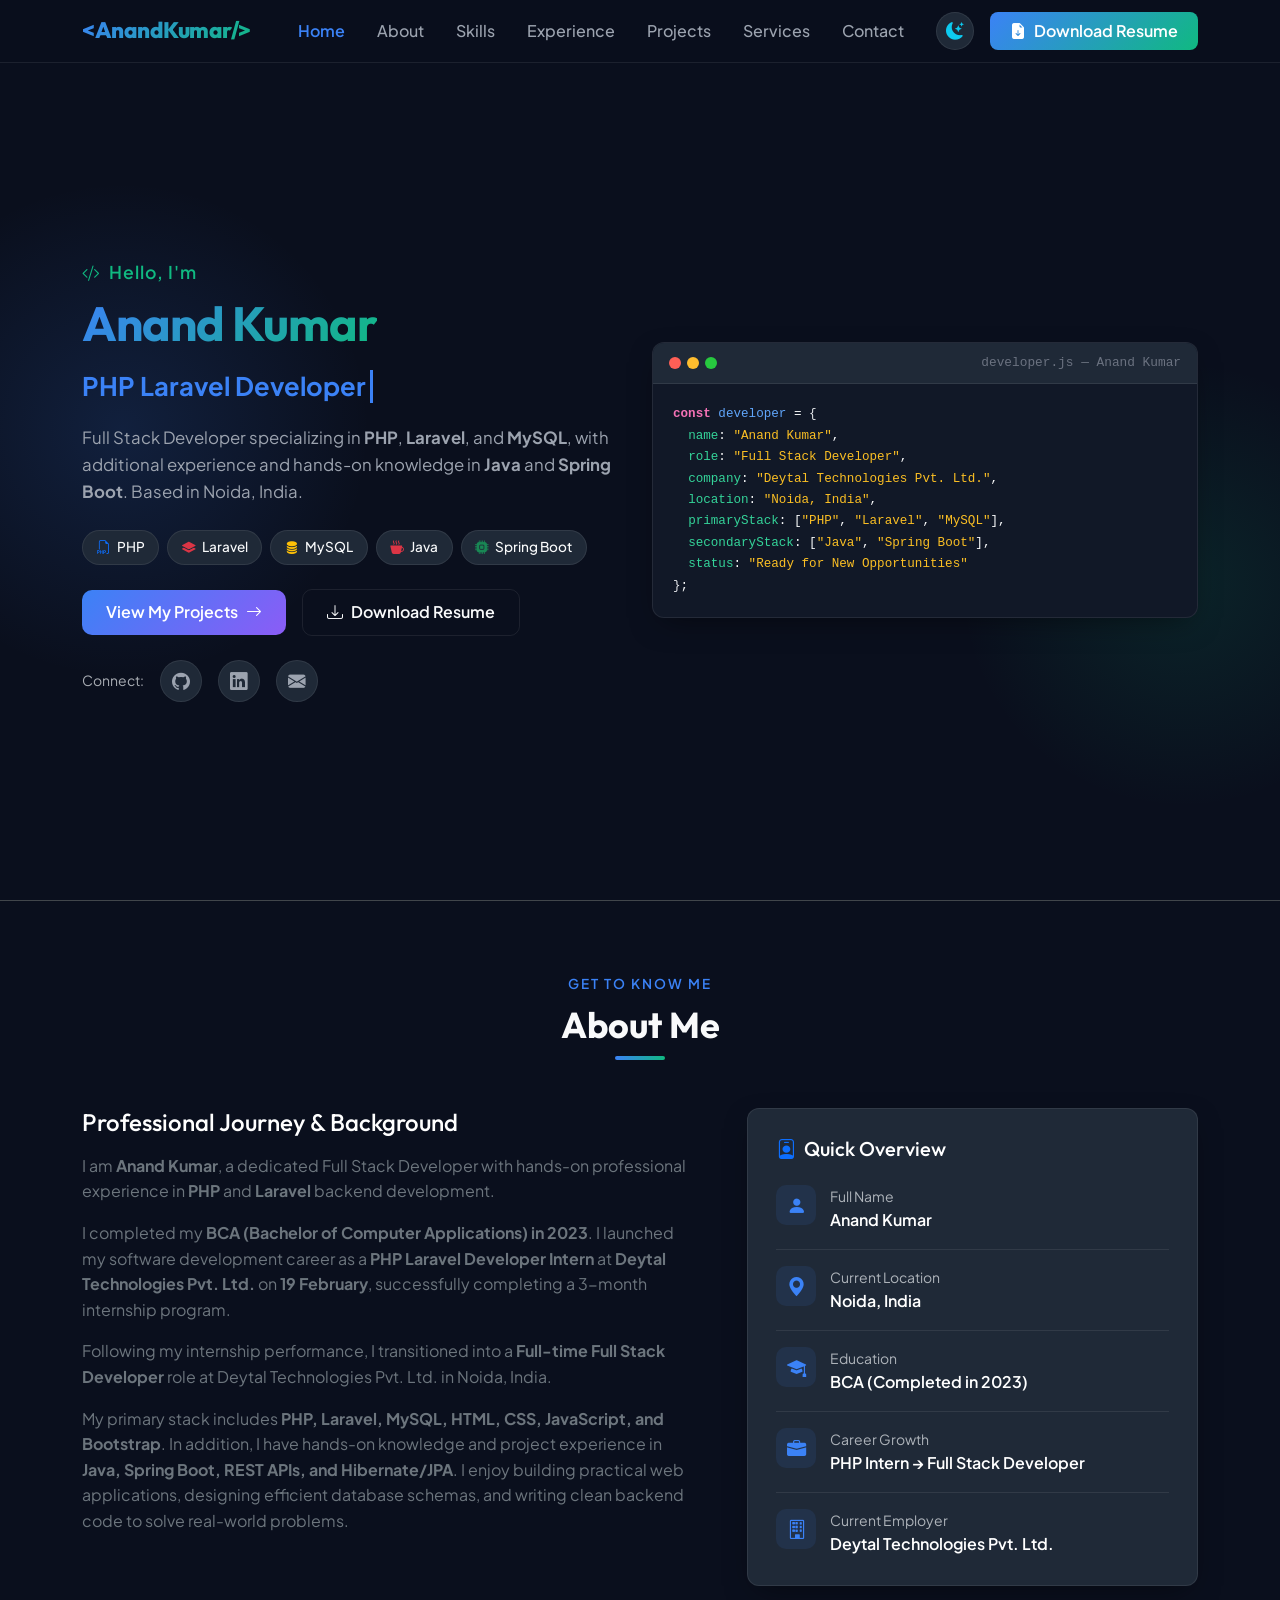
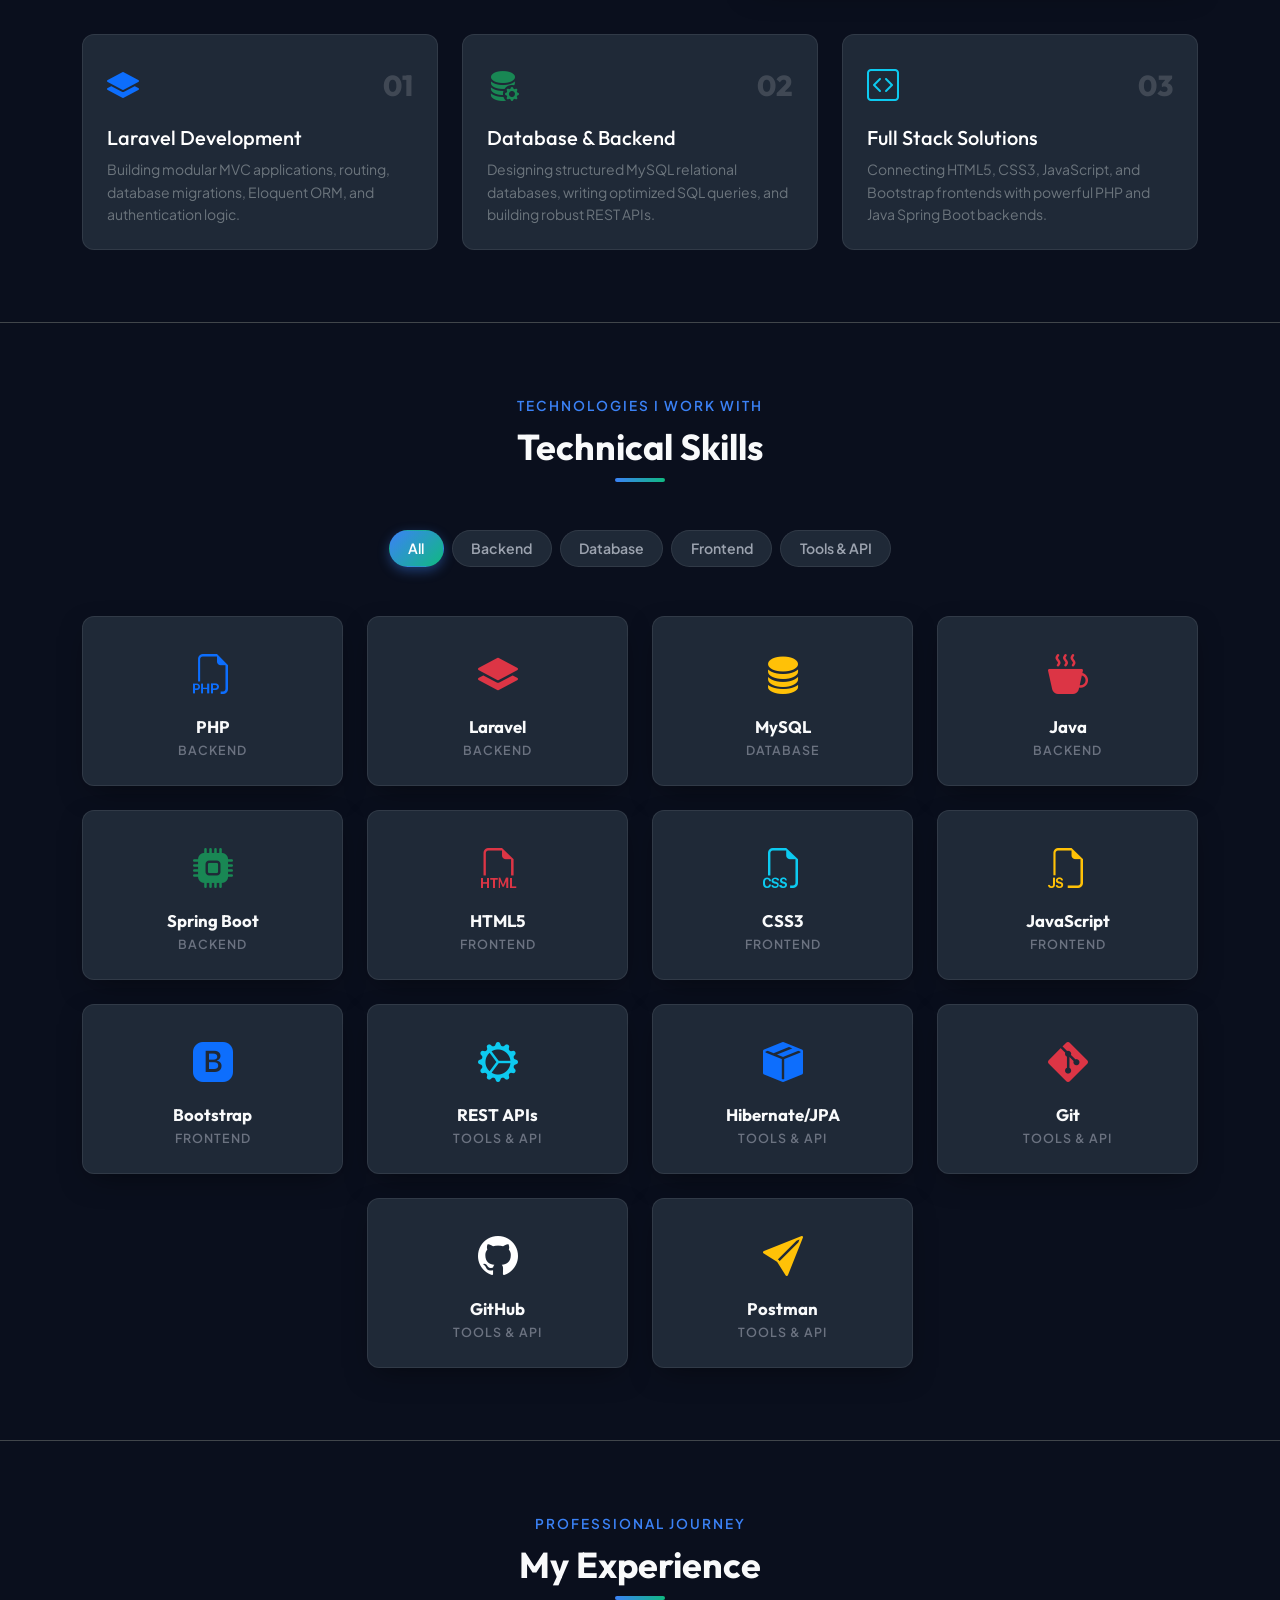
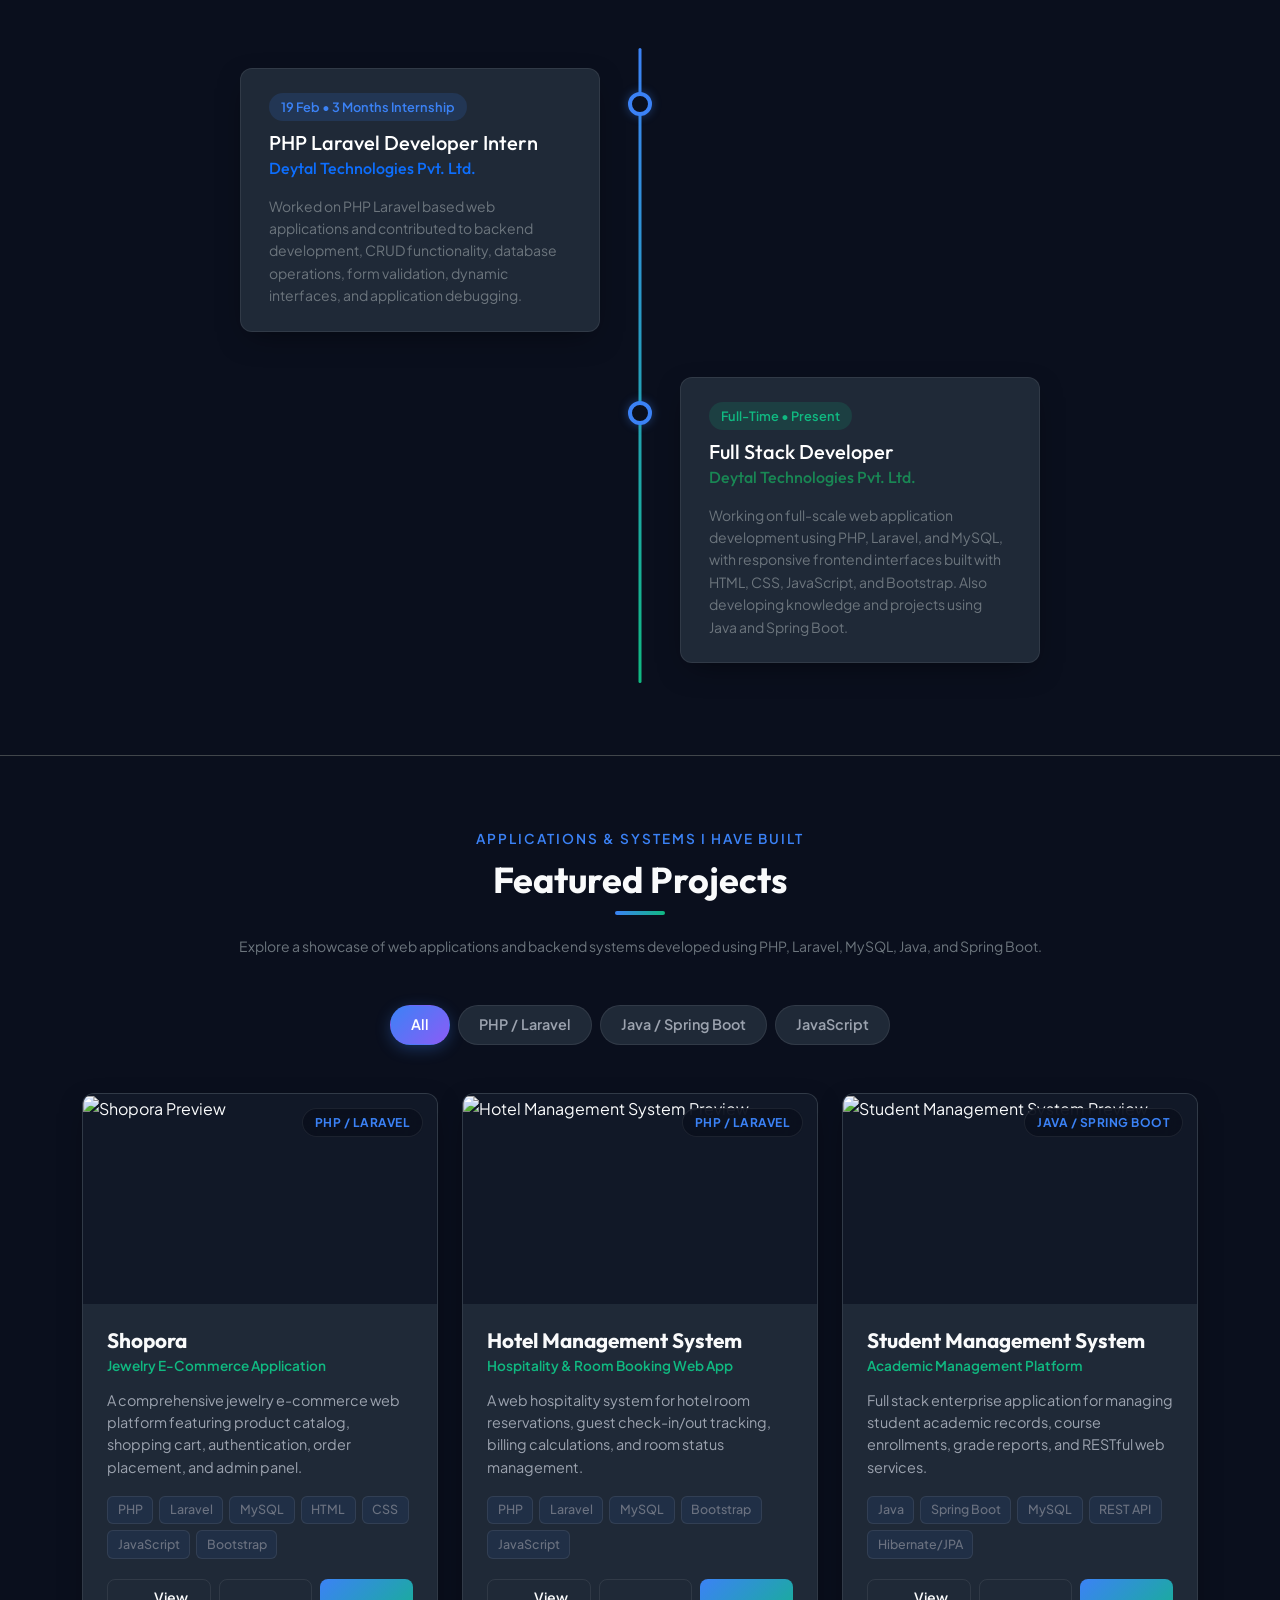
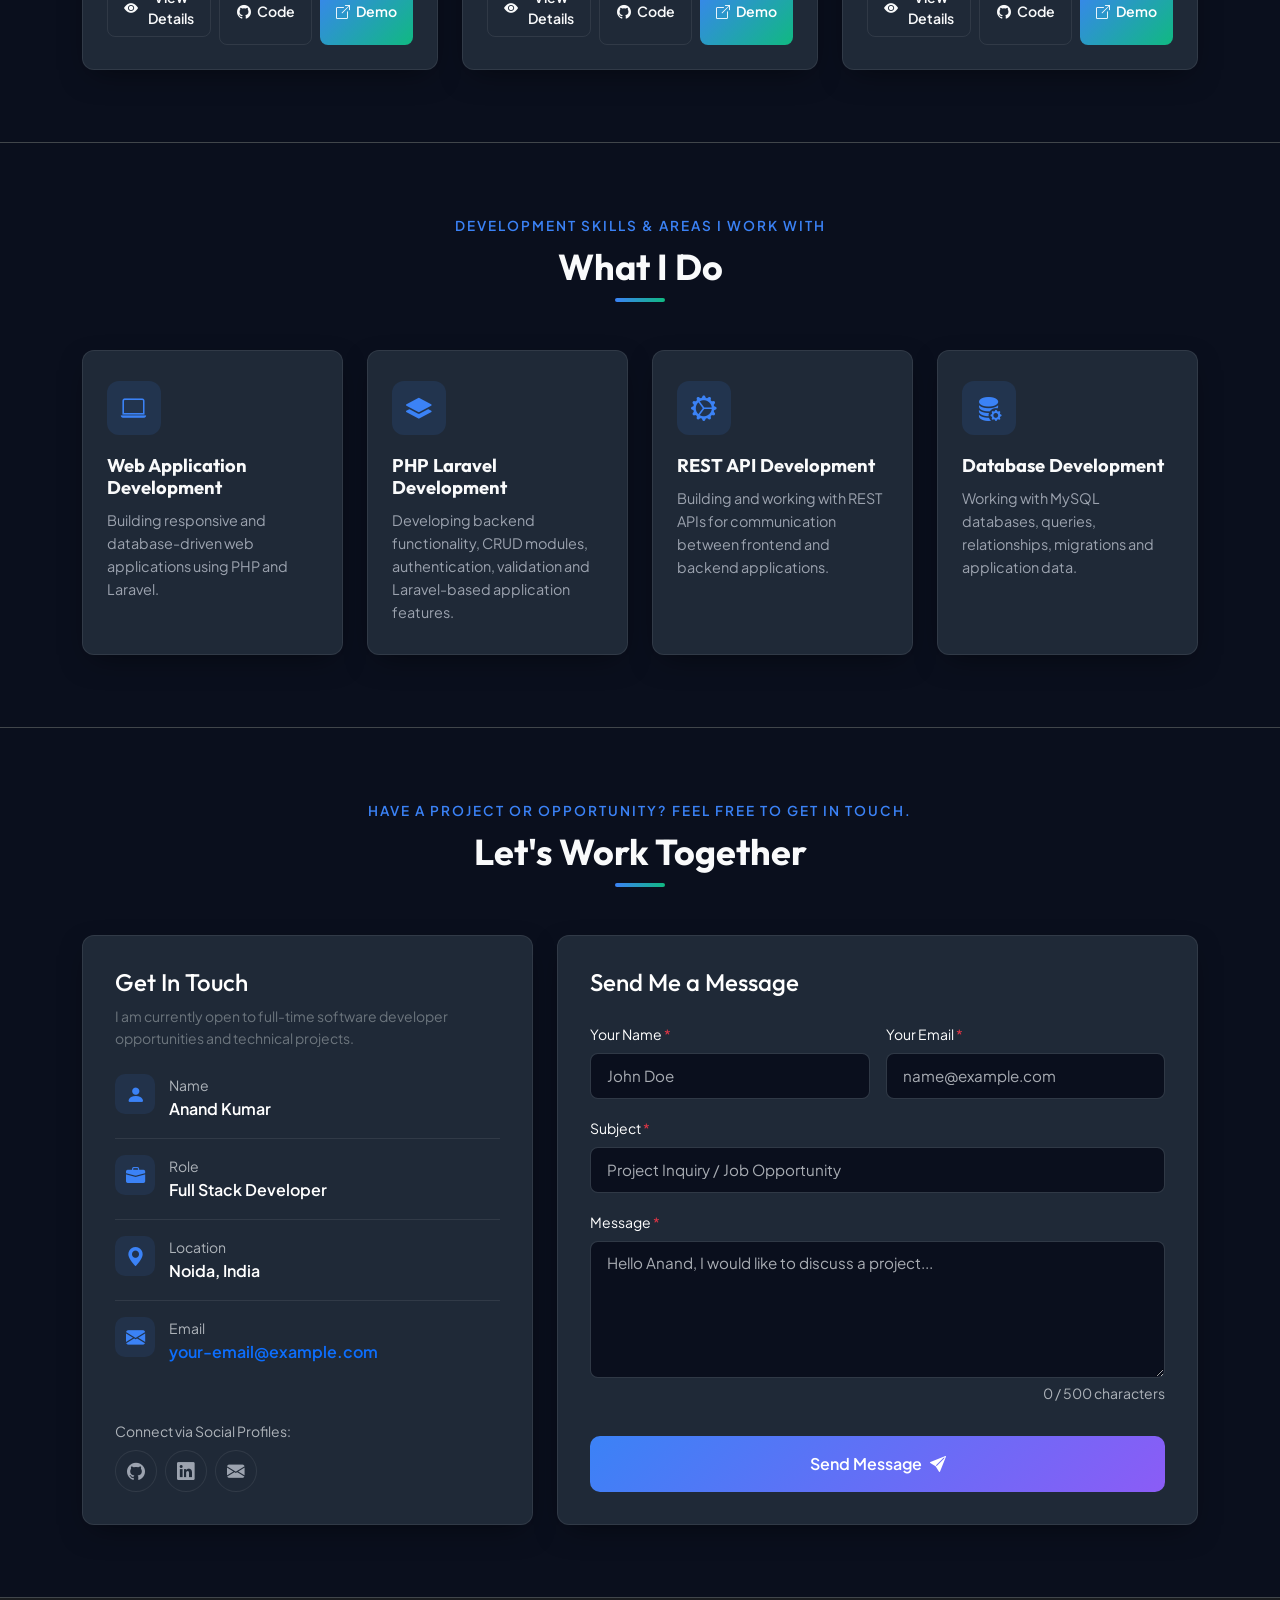
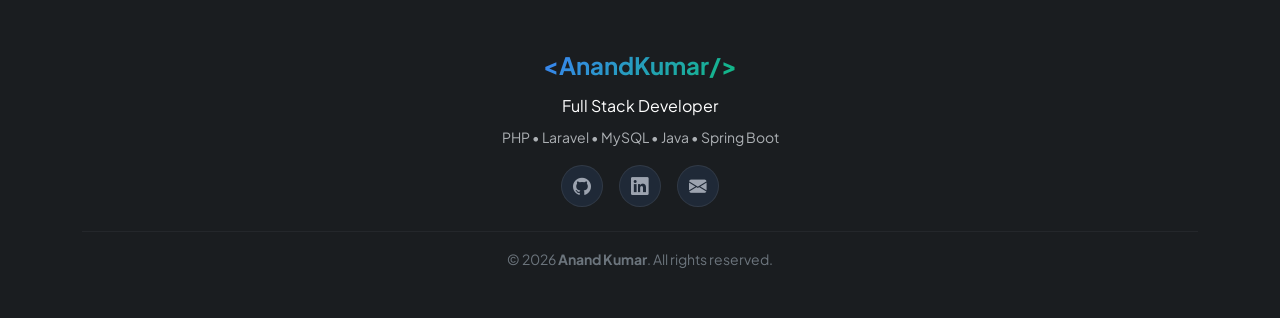
==== index.html @ 763c6898 "Initial commit - Portfolio Website" ====
<!DOCTYPE html>
<html lang="en" data-bs-theme="dark" data-theme="dark">

<head>
    <meta charset="UTF-8">
    <meta name="viewport" content="width=device-width, initial-scale=1.0">
    <meta name="description"
        content="Anand Kumar - Full Stack Developer specializing in PHP, Laravel, MySQL, Java, and Spring Boot based in Noida, India. Explore portfolio, projects, services, and contact.">
    <meta name="keywords"
        content="Anand Kumar, Full Stack Developer, PHP Developer, Laravel Developer, Spring Boot, MySQL, Java Developer, Web Developer Noida">
    <meta name="author" content="Anand Kumar">
    <meta name="robots" content="index, follow">
    <meta name="theme-color" content="#0a0f1d">

    <!-- Favicon -->
    <link rel="icon" type="image/svg+xml" href="assets/images/favicon.svg">

    <!-- Canonical URL Placeholder (Replace with actual production domain when deployed) -->
    <link rel="canonical" href="https://your-portfolio-domain.com/">

    <!-- Open Graph / Social Media Meta Tags -->
    <meta property="og:title" content="Anand Kumar | Full Stack Developer Portfolio">
    <meta property="og:description"
        content="Portfolio of Anand Kumar - Full Stack Developer experienced in PHP, Laravel, MySQL, Java & Spring Boot.">
    <meta property="og:type" content="website">
    <meta property="og:url" content="https://your-portfolio-domain.com/">
    <meta property="og:image" content="https://your-portfolio-domain.com/assets/images/og-cover.png">

    <!-- Twitter / X Card Meta Tags -->
    <meta name="twitter:card" content="summary_large_image">
    <meta name="twitter:title" content="Anand Kumar | Full Stack Developer Portfolio">
    <meta name="twitter:description"
        content="Portfolio of Anand Kumar - Full Stack Developer experienced in PHP, Laravel, MySQL, Java & Spring Boot.">
    <meta name="twitter:image" content="https://your-portfolio-domain.com/assets/images/og-cover.png">

    <!-- JSON-LD Structured Data for Search Engine Indexing -->
    <script type="application/ld+json">
    {
      "@context": "https://schema.org",
      "@type": "Person",
      "name": "Anand Kumar",
      "jobTitle": "Full Stack Developer",
      "worksFor": {
        "@type": "Organization",
        "name": "Deytal Technologies Pvt. Ltd."
      },
      "address": {
        "@type": "PostalAddress",
        "addressLocality": "Noida",
        "addressCountry": "India"
      },
      "knowsAbout": ["PHP", "Laravel", "MySQL", "Java", "Spring Boot", "REST APIs", "JavaScript", "Bootstrap"],
      "url": "https://your-portfolio-domain.com/"
    }
    </script>

    <title>Anand Kumar | Full Stack Developer</title>

    <!-- Google Fonts: Outfit & Plus Jakarta Sans -->
    <link rel="preconnect" href="https://fonts.googleapis.com">
    <link rel="preconnect" href="https://fonts.gstatic.com" crossorigin>
    <link
        href="https://fonts.googleapis.com/css2?family=Outfit:wght@400;500;600;700;800&family=Plus+Jakarta+Sans:wght@400;500;600;700&display=swap"
        rel="stylesheet">

    <!-- Bootstrap 5.3.3 CSS -->
    <link href="https://cdn.jsdelivr.net/npm/bootstrap@5.3.3/dist/css/bootstrap.min.css" rel="stylesheet"
        integrity="sha384-QWTKZyjpPEjISv5WaRU9OFeRpok6YctnYmDr5pNlyT2bRjXh0JMhjY6hW+ALEwIH" crossorigin="anonymous">

    <!-- Bootstrap Icons 1.11.3 -->
    <link rel="stylesheet" href="https://cdn.jsdelivr.net/npm/bootstrap-icons@1.11.3/font/bootstrap-icons.min.css">

    <!-- Custom CSS -->
    <link rel="stylesheet" href="css/style.css">
</head>

<body>

    <!-- TOP SCROLL PROGRESS INDICATOR BAR -->
    <div id="scroll-progress" aria-hidden="true"></div>

    <!-- FLOATING BACK TO TOP BUTTON -->
    <button type="button" id="back-to-top" aria-label="Back to Top">
        <i class="bi bi-arrow-up"></i>
    </button>

    <!-- 1. NAVBAR SECTION -->
    <header>
        <nav class="navbar navbar-expand-lg fixed-top custom-navbar" id="main-navbar" aria-label="Main Navigation">
            <div class="container">
                <!-- Brand Logo / Name -->
                <a class="navbar-brand text-white d-flex align-items-center gap-2" href="#home">
                    <span class="gradient-text">&lt;AnandKumar/&gt;</span>
                </a>

                <!-- Mobile Hamburger Toggler Button -->
                <button class="navbar-toggler border-0 text-white shadow-none" type="button" data-bs-toggle="collapse"
                    data-bs-target="#navbarContent" aria-controls="navbarContent" aria-expanded="false"
                    aria-label="Toggle navigation">
                    <i class="bi bi-list fs-2"></i>
                </button>

                <!-- Collapsible Navigation Menu -->
                <div class="collapse navbar-collapse" id="navbarContent">
                    <ul class="navbar-nav mx-auto mb-2 mb-lg-0">
                        <li class="nav-item">
                            <a class="nav-link active" href="#home">Home</a>
                        </li>
                        <li class="nav-item">
                            <a class="nav-link" href="#about">About</a>
                        </li>
                        <li class="nav-item">
                            <a class="nav-link" href="#skills">Skills</a>
                        </li>
                        <li class="nav-item">
                            <a class="nav-link" href="#experience">Experience</a>
                        </li>
                        <li class="nav-item">
                            <a class="nav-link" href="#projects">Projects</a>
                        </li>
                        <li class="nav-item">
                            <a class="nav-link" href="#services">Services</a>
                        </li>
                        <li class="nav-item">
                            <a class="nav-link" href="#contact">Contact</a>
                        </li>
                    </ul>

                    <!-- Theme Toggle & Resume CTA Button on Right -->
                    <div class="d-flex align-items-center gap-3 mt-3 mt-lg-0">
                        <button type="button" class="btn-theme-toggle" id="theme-toggle"
                            aria-label="Toggle Dark or Light Theme">
                            <i class="bi bi-moon-stars-fill text-info" id="theme-icon"></i>
                        </button>

                        <a href="assets/Anand-Kumar-Resume.pdf" target="_blank"
                            class="btn btn-resume d-flex align-items-center gap-2" aria-label="Download Resume PDF">
                            <i class="bi bi-file-earmark-arrow-down-fill"></i>
                            <span>Download Resume</span>
                        </a>
                    </div>
                </div>
            </div>
        </nav>
    </header>

    <!-- MAIN CONTENT -->
    <main>
        <!-- 2. HERO SECTION -->
        <section id="home" class="hero-section">
            <div class="hero-bg-glow"></div>
            <div class="hero-bg-glow-2"></div>

            <div class="container relative-z">
                <div class="row align-items-center gy-5">

                    <!-- Hero Left Content -->
                    <div class="col-12 col-lg-6 text-center text-lg-start">
                        <div class="hero-content">
                            <p class="hero-subtitle animate-fade-up">
                                <i class="bi bi-code-slash me-1"></i> Hello, I'm
                            </p>

                            <h1 class="hero-title animate-fade-up delay-1">
                                <span class="gradient-text">Anand Kumar</span>
                            </h1>

                            <div class="hero-role-wrapper animate-fade-up delay-1 mb-3">
                                <span id="typing-text" class="typing-target"></span>
                                <span class="typing-cursor" aria-hidden="true"></span>
                            </div>

                            <p class="hero-description animate-fade-up delay-2 mb-4">
                                Full Stack Developer specializing in <strong>PHP</strong>, <strong>Laravel</strong>, and
                                <strong>MySQL</strong>, with additional experience and hands-on knowledge in
                                <strong>Java</strong> and <strong>Spring Boot</strong>. Based in Noida, India.
                            </p>

                            <div
                                class="d-flex flex-wrap gap-2 justify-content-center justify-content-lg-start animate-fade-up delay-3 mb-4">
                                <span class="tech-badge"><i class="bi bi-filetype-php text-primary"></i> PHP</span>
                                <span class="tech-badge"><i class="bi bi-layers-fill text-danger"></i> Laravel</span>
                                <span class="tech-badge"><i class="bi bi-database-fill text-warning"></i> MySQL</span>
                                <span class="tech-badge"><i class="bi bi-cup-hot-fill text-danger"></i> Java</span>
                                <span class="tech-badge"><i class="bi bi-cpu-fill text-success"></i> Spring Boot</span>
                            </div>

                            <div
                                class="d-flex flex-wrap gap-3 justify-content-center justify-content-lg-start align-items-center animate-fade-up delay-4 mb-4">
                                <a href="#projects"
                                    class="btn btn-primary-custom d-inline-flex align-items-center gap-2">
                                    <span>View My Projects</span>
                                    <i class="bi bi-arrow-right"></i>
                                </a>
                                <a href="assets/Anand-Kumar-Resume.pdf" target="_blank"
                                    class="btn btn-outline-custom d-inline-flex align-items-center gap-2">
                                    <i class="bi bi-download"></i>
                                    <span>Download Resume</span>
                                </a>
                            </div>

                            <div
                                class="d-flex align-items-center gap-3 justify-content-center justify-content-lg-start animate-fade-up delay-4">
                                <span class="text-muted small">Connect:</span>
                                <a href="https://github.com/anandkumar85810" target="_blank" rel="noopener noreferrer"
                                    class="social-icon-btn" aria-label="GitHub Profile">
                                    <i class="bi bi-github"></i>
                                </a>
                                <a href="https://www.linkedin.com/in/anand-kumar-52b775331" target="_blank"
                                    rel="noopener noreferrer" class="social-icon-btn" aria-label="LinkedIn Profile">
                                    <i class="bi bi-linkedin"></i>
                                </a>
                                <a href="mailto:anandkoderma85810@gmail.com" class="social-icon-btn"
                                    aria-label="Send Email">
                                    <i class="bi bi-envelope-fill"></i>
                                </a>
                            </div>
                        </div>
                    </div>

                    <!-- Hero Right Visual -->
                    <div class="col-12 col-lg-6">
                        <div class="code-card animate-fade-up delay-2">
                            <div class="code-card-header">
                                <span class="mac-dot red"></span>
                                <span class="mac-dot yellow"></span>
                                <span class="mac-dot green"></span>
                                <span class="code-card-title">developer.js — Anand Kumar</span>
                            </div>
                            <div class="code-card-body">
                                <pre class="m-0"><code><span class="code-keyword">const</span> <span class="code-variable">developer</span> = <span class="code-bracket">{</span>
  <span class="code-property">name</span>: <span class="code-string">"Anand Kumar"</span>,
  <span class="code-property">role</span>: <span class="code-string">"Full Stack Developer"</span>,
  <span class="code-property">company</span>: <span class="code-string">"Deytal Technologies Pvt. Ltd."</span>,
  <span class="code-property">location</span>: <span class="code-string">"Noida, India"</span>,
  <span class="code-property">primaryStack</span>: [<span class="code-string">"PHP"</span>, <span class="code-string">"Laravel"</span>, <span class="code-string">"MySQL"</span>],
  <span class="code-property">secondaryStack</span>: [<span class="code-string">"Java"</span>, <span class="code-string">"Spring Boot"</span>],
  <span class="code-property">status</span>: <span class="code-string">"Ready for New Opportunities"</span>
<span class="code-bracket">}</span>;</code></pre>
                            </div>
                        </div>
                    </div>

                </div>
            </div>
        </section>

        <!-- 3. ABOUT SECTION -->
        <section id="about" class="py-5 border-top border-secondary-subtle">
            <div class="container py-4">
                <div class="text-center mb-5 reveal">
                    <p class="section-subtitle">Get To Know Me</p>
                    <h2 class="section-title text-center">About Me</h2>
                </div>

                <div class="row gy-4 align-items-stretch mb-5">
                    <div class="col-12 col-lg-7 reveal-left">
                        <div class="pe-lg-4">
                            <h3 class="h4 text-white mb-3">Professional Journey & Background</h3>
                            <p class="text-secondary mb-3">
                                I am <strong>Anand Kumar</strong>, a dedicated Full Stack Developer with hands-on
                                professional experience in <strong>PHP</strong> and <strong>Laravel</strong> backend
                                development.
                            </p>
                            <p class="text-secondary mb-3">
                                I completed my <strong>BCA (Bachelor of Computer Applications) in 2023</strong>. I
                                launched my software development career as a <strong>PHP Laravel Developer
                                    Intern</strong> at <strong>Deytal Technologies Pvt. Ltd.</strong> on <strong>19
                                    February</strong>, successfully completing a 3-month internship program.
                            </p>
                            <p class="text-secondary mb-3">
                                Following my internship performance, I transitioned into a <strong>Full-time Full Stack
                                    Developer</strong> role at Deytal Technologies Pvt. Ltd. in Noida, India.
                            </p>
                            <p class="text-secondary mb-0">
                                My primary stack includes <strong>PHP, Laravel, MySQL, HTML, CSS, JavaScript, and
                                    Bootstrap</strong>. In addition, I have hands-on knowledge and project experience in
                                <strong>Java, Spring Boot, REST APIs, and Hibernate/JPA</strong>. I enjoy building
                                practical web applications, designing efficient database schemas, and writing clean
                                backend code to solve real-world problems.
                            </p>
                        </div>
                    </div>

                    <div class="col-12 col-lg-5 reveal-right">
                        <div class="about-card">
                            <h4 class="h5 text-white mb-4 d-flex align-items-center gap-2">
                                <i class="bi bi-person-badge text-primary"></i>
                                Quick Overview
                            </h4>

                            <div class="d-flex flex-column gap-3">
                                <div class="info-item">
                                    <div class="info-icon"><i class="bi bi-person-fill"></i></div>
                                    <div>
                                        <small class="text-muted d-block">Full Name</small>
                                        <span class="text-white fw-semibold">Anand Kumar</span>
                                    </div>
                                </div>

                                <div class="info-item">
                                    <div class="info-icon"><i class="bi bi-geo-alt-fill"></i></div>
                                    <div>
                                        <small class="text-muted d-block">Current Location</small>
                                        <span class="text-white fw-semibold">Noida, India</span>
                                    </div>
                                </div>

                                <div class="info-item">
                                    <div class="info-icon"><i class="bi bi-mortarboard-fill"></i></div>
                                    <div>
                                        <small class="text-muted d-block">Education</small>
                                        <span class="text-white fw-semibold">BCA (Completed in 2023)</span>
                                    </div>
                                </div>

                                <div class="info-item">
                                    <div class="info-icon"><i class="bi bi-briefcase-fill"></i></div>
                                    <div>
                                        <small class="text-muted d-block">Career Growth</small>
                                        <span class="text-white fw-semibold">PHP Intern &rarr; Full Stack
                                            Developer</span>
                                    </div>
                                </div>

                                <div class="info-item">
                                    <div class="info-icon"><i class="bi bi-building"></i></div>
                                    <div>
                                        <small class="text-muted d-block">Current Employer</small>
                                        <span class="text-white fw-semibold">Deytal Technologies Pvt. Ltd.</span>
                                    </div>
                                </div>
                            </div>
                        </div>
                    </div>
                </div>

                <div class="row g-4 reveal-scale">
                    <div class="col-12 col-md-4">
                        <div class="highlight-card">
                            <div class="d-flex justify-content-between align-items-center mb-3">
                                <i class="bi bi-layers-fill fs-2 text-primary"></i>
                                <span class="highlight-number">01</span>
                            </div>
                            <h4 class="h5 text-white mb-2">Laravel Development</h4>
                            <p class="text-secondary small mb-0">Building modular MVC applications, routing, database
                                migrations, Eloquent ORM, and authentication logic.</p>
                        </div>
                    </div>

                    <div class="col-12 col-md-4">
                        <div class="highlight-card">
                            <div class="d-flex justify-content-between align-items-center mb-3">
                                <i class="bi bi-database-fill-gear fs-2 text-success"></i>
                                <span class="highlight-number">02</span>
                            </div>
                            <h4 class="h5 text-white mb-2">Database &amp; Backend</h4>
                            <p class="text-secondary small mb-0">Designing structured MySQL relational databases,
                                writing optimized SQL queries, and building robust REST APIs.</p>
                        </div>
                    </div>

                    <div class="col-12 col-md-4">
                        <div class="highlight-card">
                            <div class="d-flex justify-content-between align-items-center mb-3">
                                <i class="bi bi-code-square fs-2 text-info"></i>
                                <span class="highlight-number">03</span>
                            </div>
                            <h4 class="h5 text-white mb-2">Full Stack Solutions</h4>
                            <p class="text-secondary small mb-0">Connecting HTML5, CSS3, JavaScript, and Bootstrap
                                frontends with powerful PHP and Java Spring Boot backends.</p>
                        </div>
                    </div>
                </div>
            </div>
        </section>

        <!-- 4. SKILLS SECTION -->
        <section id="skills" class="py-5 border-top border-secondary-subtle">
            <div class="container py-4">
                <div class="text-center mb-5 reveal">
                    <p class="section-subtitle">Technologies I Work With</p>
                    <h2 class="section-title text-center">Technical Skills</h2>
                </div>

                <div class="d-flex flex-wrap justify-content-center gap-2 mb-5 reveal" id="skills-filter-container"
                    role="toolbar" aria-label="Skill Category Filters">
                    <button type="button" class="btn skill-filter-btn active" data-category="All"
                        aria-pressed="true">All</button>
                    <button type="button" class="btn skill-filter-btn" data-category="Backend"
                        aria-pressed="false">Backend</button>
                    <button type="button" class="btn skill-filter-btn" data-category="Database"
                        aria-pressed="false">Database</button>
                    <button type="button" class="btn skill-filter-btn" data-category="Frontend"
                        aria-pressed="false">Frontend</button>
                    <button type="button" class="btn skill-filter-btn" data-category="Tools & API"
                        aria-pressed="false">Tools &amp; API</button>
                </div>

                <div class="row g-4 justify-content-center" id="skills-container">
                    <!-- JavaScript main.js dynamically generates skill cards here -->
                </div>
            </div>
        </section>

        <!-- 5. EXPERIENCE SECTION -->
        <section id="experience" class="py-5 border-top border-secondary-subtle">
            <div class="container py-4">
                <div class="text-center mb-5 reveal">
                    <p class="section-subtitle">Professional Journey</p>
                    <h2 class="section-title text-center">My Experience</h2>
                </div>

                <div class="timeline">
                    <div class="timeline-item left reveal-left">
                        <div class="timeline-dot"></div>
                        <div class="timeline-content">
                            <span class="timeline-badge">19 Feb &bull; 3 Months Internship</span>
                            <h3 class="h5 text-white mb-1">PHP Laravel Developer Intern</h3>
                            <h4 class="h6 text-primary mb-3">Deytal Technologies Pvt. Ltd.</h4>
                            <p class="text-secondary small mb-0">
                                Worked on PHP Laravel based web applications and contributed to backend development,
                                CRUD functionality, database operations, form validation, dynamic interfaces, and
                                application debugging.
                            </p>
                        </div>
                    </div>

                    <div class="timeline-item right reveal-right">
                        <div class="timeline-dot"></div>
                        <div class="timeline-content">
                            <span class="timeline-badge badge-success">Full-Time &bull; Present</span>
                            <h3 class="h5 text-white mb-1">Full Stack Developer</h3>
                            <h4 class="h6 text-success mb-3">Deytal Technologies Pvt. Ltd.</h4>
                            <p class="text-secondary small mb-0">
                                Working on full-scale web application development using PHP, Laravel, and MySQL, with
                                responsive frontend interfaces built with HTML, CSS, JavaScript, and Bootstrap. Also
                                developing knowledge and projects using Java and Spring Boot.
                            </p>
                        </div>
                    </div>
                </div>
            </div>
        </section>

        <!-- 6. PROJECTS SECTION -->
        <section id="projects" class="py-5 border-top border-secondary-subtle">
            <div class="container py-4">
                <div class="text-center mb-5 reveal">
                    <p class="section-subtitle">Applications &amp; Systems I Have Built</p>
                    <h2 class="section-title text-center">Featured Projects</h2>
                    <p class="text-secondary max-w-600 mx-auto small">
                        Explore a showcase of web applications and backend systems developed using PHP, Laravel, MySQL,
                        Java, and Spring Boot.
                    </p>
                </div>

                <div class="d-flex flex-wrap justify-content-center gap-2 mb-5 reveal" id="projects-filter-container"
                    role="toolbar" aria-label="Project Category Filters">
                    <button type="button" class="btn project-filter-btn active" data-category="All"
                        aria-pressed="true">All</button>
                    <button type="button" class="btn project-filter-btn" data-category="PHP / Laravel"
                        aria-pressed="false">PHP / Laravel</button>
                    <button type="button" class="btn project-filter-btn" data-category="Java / Spring Boot"
                        aria-pressed="false">Java / Spring Boot</button>
                    <button type="button" class="btn project-filter-btn" data-category="JavaScript"
                        aria-pressed="false">JavaScript</button>
                </div>

                <div class="row g-4 justify-content-center" id="projects-container">
                    <!-- JavaScript projects.js dynamically generates project cards here -->
                </div>
            </div>
        </section>

        <!-- 7. SERVICES SECTION -->
        <section id="services" class="py-5 border-top border-secondary-subtle">
            <div class="container py-4">
                <div class="text-center mb-5 reveal">
                    <p class="section-subtitle">Development Skills &amp; Areas I Work With</p>
                    <h2 class="section-title text-center">What I Do</h2>
                </div>

                <div class="row g-4">
                    <div class="col-12 col-md-6 col-lg-3 reveal-scale">
                        <div class="service-card">
                            <div class="service-icon-box">
                                <i class="bi bi-laptop"></i>
                            </div>
                            <h3 class="service-title">Web Application Development</h3>
                            <p class="service-description">
                                Building responsive and database-driven web applications using PHP and Laravel.
                            </p>
                        </div>
                    </div>

                    <div class="col-12 col-md-6 col-lg-3 reveal-scale">
                        <div class="service-card">
                            <div class="service-icon-box">
                                <i class="bi bi-layers-fill"></i>
                            </div>
                            <h3 class="service-title">PHP Laravel Development</h3>
                            <p class="service-description">
                                Developing backend functionality, CRUD modules, authentication, validation and
                                Laravel-based application features.
                            </p>
                        </div>
                    </div>

                    <div class="col-12 col-md-6 col-lg-3 reveal-scale">
                        <div class="service-card">
                            <div class="service-icon-box">
                                <i class="bi bi-gear-wide-connected"></i>
                            </div>
                            <h3 class="service-title">REST API Development</h3>
                            <p class="service-description">
                                Building and working with REST APIs for communication between frontend and backend
                                applications.
                            </p>
                        </div>
                    </div>

                    <div class="col-12 col-md-6 col-lg-3 reveal-scale">
                        <div class="service-card">
                            <div class="service-icon-box">
                                <i class="bi bi-database-fill-gear"></i>
                            </div>
                            <h3 class="service-title">Database Development</h3>
                            <p class="service-description">
                                Working with MySQL databases, queries, relationships, migrations and application data.
                            </p>
                        </div>
                    </div>
                </div>
            </div>
        </section>

        <!-- 8. CONTACT SECTION -->
        <section id="contact" class="py-5 border-top border-secondary-subtle">
            <div class="container py-4">
                <div class="text-center mb-5 reveal">
                    <p class="section-subtitle">Have a project or opportunity? Feel free to get in touch.</p>
                    <h2 class="section-title text-center">Let's Work Together</h2>
                </div>

                <div class="row gy-4 align-items-stretch">
                    <div class="col-12 col-lg-5 reveal-left">
                        <div class="contact-info-card d-flex flex-column justify-content-between">
                            <div>
                                <h3 class="h4 text-white mb-2">Get In Touch</h3>
                                <p class="text-secondary small mb-4">
                                    I am currently open to full-time software developer opportunities and technical
                                    projects.
                                </p>

                                <div class="d-flex flex-column gap-3 mb-4">
                                    <div class="info-item">
                                        <div class="info-icon"><i class="bi bi-person-fill"></i></div>
                                        <div>
                                            <small class="text-muted d-block">Name</small>
                                            <span class="text-white fw-semibold">Anand Kumar</span>
                                        </div>
                                    </div>

                                    <div class="info-item">
                                        <div class="info-icon"><i class="bi bi-briefcase-fill"></i></div>
                                        <div>
                                            <small class="text-muted d-block">Role</small>
                                            <span class="text-white fw-semibold">Full Stack Developer</span>
                                        </div>
                                    </div>

                                    <div class="info-item">
                                        <div class="info-icon"><i class="bi bi-geo-alt-fill"></i></div>
                                        <div>
                                            <small class="text-muted d-block">Location</small>
                                            <span class="text-white fw-semibold">Noida, India</span>
                                        </div>
                                    </div>

                                    <div class="info-item">
                                        <div class="info-icon"><i class="bi bi-envelope-fill"></i></div>
                                        <div>
                                            <small class="text-muted d-block">Email</small>
                                            <a href="mailto:your-email@example.com"
                                                class="text-primary text-decoration-none fw-semibold">your-email@example.com</a>
                                        </div>
                                    </div>
                                </div>
                            </div>

                            <div>
                                <p class="text-muted small mb-2">Connect via Social Profiles:</p>
                                <div class="d-flex align-items-center gap-2">
                                    <!-- Replace with actual GitHub URL when available -->
                                    <a href="https://github.com/anandkumar85810" target="_blank"
                                        rel="noopener noreferrer" class="social-icon-btn" aria-label="GitHub Profile">
                                        <i class="bi bi-github"></i>
                                    </a>
                                    <!-- Replace with actual LinkedIn URL when available -->
                                    <a href="https://www.linkedin.com/in/anand-kumar-52b775331" target="_blank"
                                        rel="noopener noreferrer" class="social-icon-btn" aria-label="LinkedIn Profile">
                                        <i class="bi bi-linkedin"></i>
                                    </a>
                                    <a href="mailto:anandkoderma85810@gmail.com" class="social-icon-btn"
                                        aria-label="Send Email">
                                        <i class="bi bi-envelope-fill"></i>
                                    </a>
                                </div>
                            </div>
                        </div>
                    </div>

                    <div class="col-12 col-lg-7 reveal-right">
                        <div class="contact-form-card">
                            <h3 class="h4 text-white mb-4">Send Me a Message</h3>

                            <form id="contact-form" novalidate>
                                <div class="row g-3">
                                    <div class="col-12 col-md-6">
                                        <label for="name" class="form-label text-white small font-semibold">Your Name
                                            <span class="text-danger">*</span></label>
                                        <input type="text" class="form-control custom-form-control" id="name"
                                            name="name" placeholder="John Doe" required>
                                        <div class="invalid-feedback">Please enter your name.</div>
                                    </div>

                                    <div class="col-12 col-md-6">
                                        <label for="email" class="form-label text-white small font-semibold">Your Email
                                            <span class="text-danger">*</span></label>
                                        <input type="email" class="form-control custom-form-control" id="email"
                                            name="email" placeholder="name@example.com" required>
                                        <div class="invalid-feedback">Please enter a valid email address.</div>
                                    </div>

                                    <div class="col-12">
                                        <label for="subject" class="form-label text-white small font-semibold">Subject
                                            <span class="text-danger">*</span></label>
                                        <input type="text" class="form-control custom-form-control" id="subject"
                                            name="subject" placeholder="Project Inquiry / Job Opportunity" required>
                                        <div class="invalid-feedback">Please enter a subject.</div>
                                    </div>

                                    <div class="col-12">
                                        <label for="message" class="form-label text-white small font-semibold">Message
                                            <span class="text-danger">*</span></label>
                                        <textarea class="form-control custom-form-control" id="message" name="message"
                                            rows="5" maxlength="500"
                                            placeholder="Hello Anand, I would like to discuss a project..."
                                            required></textarea>
                                        <div id="message-counter" class="text-end small text-muted mt-1">0 / 500
                                            characters</div>
                                        <div class="invalid-feedback">Message must be at least 10 characters long.</div>
                                    </div>

                                    <div class="col-12">
                                        <div id="form-feedback"></div>
                                    </div>

                                    <div class="col-12 mt-3">
                                        <button type="submit"
                                            class="btn btn-primary-custom w-100 py-3 d-flex align-items-center justify-content-center gap-2">
                                            <span>Send Message</span>
                                            <i class="bi bi-send-fill"></i>
                                        </button>
                                    </div>
                                </div>
                            </form>
                        </div>
                    </div>
                </div>
            </div>
        </section>
    </main>

    <!-- PROJECT DETAILS BOOTSTRAP MODAL (PHASE 8) -->
    <div class="modal fade" id="projectDetailsModal" tabindex="-1" aria-labelledby="modalProjectTitle"
        aria-hidden="true">
        <div class="modal-dialog modal-lg modal-dialog-centered">
            <div class="modal-content bg-dark text-white border-secondary-subtle shadow-lg">

                <!-- Modal Header -->
                <div class="modal-header border-secondary-subtle">
                    <div>
                        <h3 class="modal-title h5 gradient-text mb-0" id="modalProjectTitle">Project Title</h3>
                        <span class="badge bg-primary-subtle text-primary mt-1"
                            id="modalProjectCategory">Category</span>
                    </div>
                    <button type="button" class="btn-close btn-close-white" data-bs-dismiss="modal"
                        aria-label="Close"></button>
                </div>

                <!-- Modal Body -->
                <div class="modal-body p-4">
                    <!-- Project Image -->
                    <div class="rounded-3 overflow-hidden mb-4 border border-secondary-subtle">
                        <img src="" id="modalProjectImage" class="img-fluid w-100 object-fit-cover"
                            style="max-height: 380px;" alt="Project Details Image">
                    </div>

                    <!-- Long Description -->
                    <h4 class="h6 text-white mb-2 font-semibold">About This Project</h4>
                    <p class="text-secondary small leading-relaxed mb-4" id="modalProjectLongDescription">
                        Detailed project description goes here...
                    </p>

                    <!-- Tech Badges -->
                    <h4 class="h6 text-white mb-2 font-semibold">Technologies Used</h4>
                    <div class="mb-4" id="modalProjectTechBadges">
                        <!-- Populated dynamically by JavaScript -->
                    </div>
                </div>

                <!-- Modal Footer Actions -->
                <div class="modal-footer border-secondary-subtle">
                    <a href="https://github.com/anandkumar85810" id="modalProjectGithub" target="_blank"
                        rel="noopener noreferrer" class="btn btn-outline-custom d-inline-flex align-items-center gap-2">
                        <i class=""></i>
                        <span>View Source Code</span>
                    </a>
                    <a href="#" id="modalProjectDemo" target="_blank" rel="noopener noreferrer"
                        class="btn btn-primary-custom d-inline-flex align-items-center gap-2">
                        <i class="bi bi-box-arrow-up-right"></i>
                        <span>Live Demo</span>
                    </a>
                    <button type="button" class="btn btn-secondary ms-auto" data-bs-dismiss="modal">Close</button>
                </div>

            </div>
        </div>
    </div>

    <!-- 9. FOOTER SECTION -->
    <footer id="footer" class="py-5 border-top border-secondary-subtle bg-dark-subtle">
        <div class="container text-center">
            <a href="#home" class="text-decoration-none d-inline-block mb-2">
                <span class="gradient-text fs-4 fw-bold">&lt;AnandKumar/&gt;</span>
            </a>
            <p class="text-white mb-2 font-semibold">Full Stack Developer</p>
            <p class="text-muted small mb-3">PHP &bull; Laravel &bull; MySQL &bull; Java &bull; Spring Boot</p>

            <div class="d-flex justify-content-center align-items-center gap-3 mb-4">
                <a href="https://github.com/anandkumar85810" target="_blank" rel="noopener noreferrer"
                    class="social-icon-btn" aria-label="GitHub Profile">
                    <i class="bi bi-github"></i>
                </a>
                <a href="https://linkedin.com/in/anand-kumar-52b775331" target="_blank" rel="noopener noreferrer"
                    class="social-icon-btn" aria-label="LinkedIn Profile">
                    <i class="bi bi-linkedin"></i>
                </a>
                <a href="mailto:anandkoderma85810@gmail.com" class="social-icon-btn" aria-label="Send Email">
                    <i class="bi bi-envelope-fill"></i>
                </a>
            </div>

            <hr class="border-secondary-subtle max-w-600 mx-auto my-3">
            <p class="text-secondary mb-0 small">&copy; <span id="current-year"></span> <strong>Anand Kumar</strong>.
                All rights reserved.</p>
        </div>
    </footer>

    <!-- Bootstrap 5 JS Bundle -->
    <script src="https://cdn.jsdelivr.net/npm/bootstrap@5.3.3/dist/js/bootstrap.bundle.min.js"
        integrity="sha384-YvpcrYf0tY3lHB60NNkmXc5s9fDVZLESaAA55NDzOxhy9GkcIdslK1eN7N6jIeHz"
        crossorigin="anonymous"></script>

    <!-- Custom JavaScript Modules -->
    <script src="js/data.js"></script>
    <script src="js/projects.js"></script>
    <script src="js/animation.js"></script>
    <script src="js/contact.js"></script>
    <script src="js/main.js"></script>
</body>

</html>
---- css/style.css ----
/* ==========================================
   ANAND KUMAR - PORTFOLIO DESIGN SYSTEM
   ========================================== */

/* 1. CSS Custom Properties (Variables) */
:root {
  /* Color Palette - Dark Theme Default */
  --bg-primary: #0a0f1d;
  --bg-secondary: #111827;
  --bg-card: #1f2937;
  --bg-card-hover: #263346;
  --bg-glass: rgba(10, 15, 29, 0.88);

  /* Accent Colors */
  --primary-color: #3b82f6;      /* Modern Tech Blue */
  --primary-glow: rgba(59, 130, 246, 0.4);
  --secondary-color: #10b981;    /* Vibrant Emerald Green */
  --accent-purple: #8b5cf6;       /* Creative Purple */

  /* Text Colors */
  --text-primary: #f9fafb;
  --text-secondary: #9ca3af;
  --text-muted: #6b7280;

  /* Borders & Shadows */
  --border-color: rgba(255, 255, 255, 0.08);
  --border-glow: rgba(59, 130, 246, 0.3);
  --card-shadow: 0 10px 30px -10px rgba(0, 0, 0, 0.5);
  --glow-shadow: 0 0 25px rgba(59, 130, 246, 0.2);

  /* Typography & Layout */
  --font-heading: 'Outfit', sans-serif;
  --font-body: 'Plus Jakarta Sans', sans-serif;
  --border-radius: 12px;
  --transition-speed: 0.3s ease;
}

/* Light Theme Variable Overrides */
[data-theme="light"] {
  --bg-primary: #f8fafc;
  --bg-secondary: #ffffff;
  --bg-card: #ffffff;
  --bg-card-hover: #f1f5f9;
  --bg-glass: rgba(255, 255, 255, 0.92);

  --text-primary: #0f172a;
  --text-secondary: #475569;
  --text-muted: #64748b;

  --border-color: rgba(0, 0, 0, 0.08);
  --border-glow: rgba(59, 130, 246, 0.3);
  --card-shadow: 0 10px 25px -5px rgba(0, 0, 0, 0.05);
  --glow-shadow: 0 0 25px rgba(59, 130, 246, 0.15);
}

/* 2. Global Resets & Base Styles */
*, *::before, *::after {
  box-sizing: border-box;
}

html {
  scroll-behavior: smooth;
  scroll-padding-top: 80px;
}

body {
  font-family: var(--font-body);
  background-color: var(--bg-primary);
  color: var(--text-primary);
  line-height: 1.6;
  overflow-x: hidden;
  transition: background-color var(--transition-speed), color var(--transition-speed);
}

/* Typography Headings */
h1, h2, h3, h4, h5, h6 {
  font-family: var(--font-heading);
  font-weight: 700;
  color: var(--text-primary);
}

/* Gradient Text Class */
.gradient-text {
  background: linear-gradient(135deg, var(--primary-color), var(--secondary-color));
  -webkit-background-clip: text;
  -webkit-text-fill-color: transparent;
}

.gradient-text-purple {
  background: linear-gradient(135deg, var(--primary-color), var(--accent-purple));
  -webkit-background-clip: text;
  -webkit-text-fill-color: transparent;
}

/* Section Subtitle & Title */
.section-subtitle {
  text-transform: uppercase;
  letter-spacing: 2px;
  font-size: 0.85rem;
  font-weight: 600;
  color: var(--primary-color);
  margin-bottom: 8px;
}

.section-title {
  font-size: 2.25rem;
  margin-bottom: 20px;
  position: relative;
}

.section-title::after {
  content: '';
  display: block;
  width: 50px;
  height: 4px;
  background: linear-gradient(90deg, var(--primary-color), var(--secondary-color));
  border-radius: 2px;
  margin-top: 10px;
}

.section-title.text-center::after {
  margin-left: auto;
  margin-right: auto;
}

/* Custom Scrollbar */
::-webkit-scrollbar { width: 10px; }
::-webkit-scrollbar-track { background: var(--bg-primary); }
::-webkit-scrollbar-thumb {
  background: var(--bg-card);
  border-radius: 5px;
  border: 2px solid var(--bg-primary);
}
::-webkit-scrollbar-thumb:hover { background: var(--primary-color); }

/* ==========================================
   SCROLL PROGRESS BAR (PHASE 7)
   ========================================== */
#scroll-progress {
  position: fixed;
  top: 0;
  left: 0;
  width: 0%;
  height: 3px;
  background: linear-gradient(90deg, var(--primary-color), var(--secondary-color), var(--accent-purple));
  z-index: 9999;
  transition: width 0.1s linear;
}

/* ==========================================
   FLOATING BACK TO TOP BUTTON (PHASE 7)
   ========================================== */
#back-to-top {
  position: fixed;
  bottom: 30px;
  right: 30px;
  width: 48px;
  height: 48px;
  border-radius: 50%;
  background: linear-gradient(135deg, var(--primary-color), var(--secondary-color));
  color: #ffffff;
  border: none;
  display: flex;
  align-items: center;
  justify-content: center;
  font-size: 1.25rem;
  box-shadow: 0 4px 20px var(--primary-glow);
  z-index: 999;
  opacity: 0;
  visibility: hidden;
  transform: translateY(15px);
  transition: all var(--transition-speed);
  cursor: pointer;
}

#back-to-top.show {
  opacity: 1;
  visibility: visible;
  transform: translateY(0);
}

#back-to-top:hover {
  transform: translateY(-4px);
  box-shadow: 0 8px 25px rgba(59, 130, 246, 0.5);
}

/* ==========================================
   3. NAVBAR STYLES
   ========================================== */
.custom-navbar {
  background-color: var(--bg-glass);
  backdrop-filter: blur(12px);
  -webkit-backdrop-filter: blur(12px);
  border-bottom: 1px solid var(--border-color);
  transition: background-color var(--transition-speed), border-color var(--transition-speed);
}
.custom-navbar .navbar-brand {
  font-family: var(--font-heading);
  font-weight: 800;
  font-size: 1.4rem;
  letter-spacing: -0.5px;
}
.custom-navbar .nav-link {
  color: var(--text-secondary);
  font-weight: 500;
  padding: 0.5rem 1rem !important;
  transition: color var(--transition-speed);
}
.custom-navbar .nav-link:hover,
.custom-navbar .nav-link.active {
  color: var(--primary-color);
}
.custom-navbar .nav-link.active {
  font-weight: 600;
}

/* Theme Toggle Button */
.btn-theme-toggle {
  width: 38px;
  height: 38px;
  border-radius: 50%;
  background-color: var(--bg-card);
  border: 1px solid var(--border-color);
  color: var(--text-secondary);
  display: flex;
  align-items: center;
  justify-content: center;
  font-size: 1.1rem;
  transition: all var(--transition-speed);
  cursor: pointer;
}
.btn-theme-toggle:hover {
  color: var(--primary-color);
  border-color: var(--primary-color);
  background-color: var(--bg-card-hover);
}

.btn-resume {
  background: linear-gradient(135deg, var(--primary-color), var(--secondary-color));
  color: #ffffff;
  border: none;
  font-weight: 600;
  border-radius: 8px;
  padding: 0.45rem 1.25rem;
  transition: transform var(--transition-speed), box-shadow var(--transition-speed);
}
.btn-resume:hover {
  color: #ffffff;
  transform: translateY(-2px);
  box-shadow: 0 4px 15px var(--primary-glow);
}

/* ==========================================
   4. HERO SECTION STYLES
   ========================================== */
.hero-section {
  min-height: 100vh;
  padding-top: 130px;
  padding-bottom: 70px;
  position: relative;
  display: flex;
  align-items: center;
  overflow: hidden;
}
.hero-bg-glow {
  position: absolute;
  top: 20%;
  left: -10%;
  width: 500px;
  height: 500px;
  background: radial-gradient(circle, rgba(59, 130, 246, 0.15) 0%, rgba(10, 15, 29, 0) 70%);
  border-radius: 50%;
  pointer-events: none;
  z-index: 0;
}
.hero-bg-glow-2 {
  position: absolute;
  bottom: 10%;
  right: -10%;
  width: 450px;
  height: 450px;
  background: radial-gradient(circle, rgba(16, 185, 129, 0.12) 0%, rgba(10, 15, 29, 0) 70%);
  border-radius: 50%;
  pointer-events: none;
  z-index: 0;
}
.hero-subtitle {
  font-size: 1.1rem;
  color: var(--secondary-color);
  font-weight: 600;
  margin-bottom: 0.5rem;
  letter-spacing: 1px;
}
.hero-title {
  font-size: 3rem;
  letter-spacing: -1px;
  margin-bottom: 0.75rem;
}
.hero-role-wrapper {
  font-size: 1.6rem;
  font-weight: 700;
  min-height: 45px;
  color: var(--primary-color);
  display: flex;
  align-items: center;
}
.typing-cursor {
  display: inline-block;
  width: 3px;
  height: 1.3em;
  background-color: var(--primary-color);
  margin-left: 4px;
  animation: blink 0.8s infinite;
}
@keyframes blink {
  0%, 100% { opacity: 1; }
  50% { opacity: 0; }
}
.hero-description {
  font-size: 1.05rem;
  color: var(--text-secondary);
  max-width: 540px;
}
.tech-badge {
  background-color: var(--bg-card);
  border: 1px solid var(--border-color);
  color: var(--text-primary);
  font-size: 0.85rem;
  font-weight: 500;
  padding: 0.35rem 0.85rem;
  border-radius: 20px;
  display: inline-flex;
  align-items: center;
  gap: 6px;
  transition: border-color var(--transition-speed), transform var(--transition-speed);
}
.tech-badge:hover {
  border-color: var(--primary-color);
  transform: translateY(-2px);
}
.btn-primary-custom {
  background: linear-gradient(135deg, var(--primary-color), var(--accent-purple));
  color: #ffffff;
  border: none;
  font-weight: 600;
  padding: 0.65rem 1.5rem;
  border-radius: 10px;
  transition: all var(--transition-speed);
}
.btn-primary-custom:hover {
  color: #ffffff;
  transform: translateY(-3px);
  box-shadow: 0 6px 20px rgba(59, 130, 246, 0.35);
}
.btn-outline-custom {
  border: 1px solid var(--border-color);
  background-color: transparent;
  color: var(--text-primary);
  font-weight: 600;
  padding: 0.65rem 1.5rem;
  border-radius: 10px;
  transition: all var(--transition-speed);
}
.btn-outline-custom:hover {
  background-color: var(--bg-card-hover);
  border-color: var(--primary-color);
  color: var(--primary-color);
  transform: translateY(-3px);
}
.social-icon-btn {
  width: 42px;
  height: 42px;
  border-radius: 50%;
  background-color: var(--bg-card);
  border: 1px solid var(--border-color);
  color: var(--text-secondary);
  display: inline-flex;
  align-items: center;
  justify-content: center;
  font-size: 1.1rem;
  transition: all var(--transition-speed);
  text-decoration: none;
}
.social-icon-btn:hover {
  background-color: var(--primary-color);
  color: #ffffff;
  border-color: var(--primary-color);
  transform: translateY(-3px);
  box-shadow: 0 4px 12px var(--primary-glow);
}
.code-card {
  background-color: var(--bg-secondary);
  border: 1px solid var(--border-color);
  border-radius: var(--border-radius);
  box-shadow: var(--card-shadow);
  overflow: hidden;
  font-family: 'Fira Code', 'Courier New', monospace;
  position: relative;
  z-index: 1;
  transition: border-color var(--transition-speed), box-shadow var(--transition-speed);
}
.code-card:hover {
  border-color: var(--border-glow);
  box-shadow: var(--glow-shadow);
}
.code-card-header {
  background-color: var(--bg-card);
  padding: 10px 16px;
  display: flex;
  align-items: center;
  border-bottom: 1px solid var(--border-color);
}
.mac-dot {
  width: 12px;
  height: 12px;
  border-radius: 50%;
  display: inline-block;
  margin-right: 6px;
}
.mac-dot.red { background-color: #ff5f56; }
.mac-dot.yellow { background-color: #ffbd2e; }
.mac-dot.green { background-color: #27c93f; }
.code-card-title {
  font-size: 0.8rem;
  color: var(--text-muted);
  margin-left: auto;
}
.code-card-body {
  padding: 20px;
  font-size: 0.9rem;
  line-height: 1.7;
}
.code-keyword { color: #f472b6; font-weight: 600; }
.code-variable { color: #60a5fa; }
.code-property { color: #34d399; }
.code-string { color: #fbbf24; }
.code-bracket { color: #e5e7eb; }

/* ==========================================
   5. ABOUT SECTION STYLES
   ========================================== */
.about-card {
  background-color: var(--bg-card);
  border: 1px solid var(--border-color);
  border-radius: var(--border-radius);
  padding: 28px;
  box-shadow: var(--card-shadow);
  height: 100%;
}
.info-item {
  display: flex;
  align-items: flex-start;
  gap: 14px;
  padding-bottom: 16px;
  border-bottom: 1px solid var(--border-color);
}
.info-item:last-child {
  border-bottom: none;
  padding-bottom: 0;
}
.info-icon {
  width: 40px;
  height: 40px;
  border-radius: 10px;
  background-color: rgba(59, 130, 246, 0.1);
  color: var(--primary-color);
  display: flex;
  align-items: center;
  justify-content: center;
  font-size: 1.2rem;
  flex-shrink: 0;
}
.highlight-card {
  background-color: var(--bg-card);
  border: 1px solid var(--border-color);
  border-radius: var(--border-radius);
  padding: 24px;
  height: 100%;
  transition: transform var(--transition-speed), box-shadow var(--transition-speed), border-color var(--transition-speed);
}
.highlight-card:hover {
  transform: translateY(-5px);
  border-color: var(--primary-color);
  box-shadow: 0 10px 25px rgba(59, 130, 246, 0.15);
}
.highlight-number {
  font-size: 1.8rem;
  font-family: var(--font-heading);
  font-weight: 800;
  color: rgba(255, 255, 255, 0.15);
}

/* ==========================================
   6. EXPERIENCE TIMELINE STYLES
   ========================================== */
.timeline {
  position: relative;
  max-width: 800px;
  margin: 0 auto;
  padding: 20px 0;
}
.timeline::before {
  content: '';
  position: absolute;
  top: 0;
  bottom: 0;
  left: 31px;
  width: 3px;
  background: linear-gradient(180deg, var(--primary-color), var(--secondary-color));
  border-radius: 2px;
}
@media (min-width: 768px) {
  .timeline::before {
    left: 50%;
    transform: translateX(-50%);
  }
}
.timeline-item {
  position: relative;
  margin-bottom: 45px;
}
.timeline-item:last-child { margin-bottom: 0; }
.timeline-dot {
  position: absolute;
  left: 20px;
  top: 24px;
  width: 24px;
  height: 24px;
  border-radius: 50%;
  background-color: var(--bg-primary);
  border: 4px solid var(--primary-color);
  box-shadow: 0 0 10px var(--primary-glow);
  z-index: 2;
  transition: transform var(--transition-speed);
}
.timeline-item:hover .timeline-dot {
  transform: scale(1.2);
  border-color: var(--secondary-color);
}
@media (min-width: 768px) {
  .timeline-dot {
    left: 50%;
    transform: translateX(-50%);
  }
  .timeline-item:hover .timeline-dot {
    transform: translateX(-50%) scale(1.2);
  }
}
.timeline-content {
  position: relative;
  margin-left: 70px;
  background-color: var(--bg-card);
  border: 1px solid var(--border-color);
  border-radius: var(--border-radius);
  padding: 24px 28px;
  box-shadow: var(--card-shadow);
  transition: border-color var(--transition-speed), transform var(--transition-speed);
}
.timeline-content:hover {
  border-color: var(--border-glow);
  transform: translateY(-3px);
}
@media (min-width: 768px) {
  .timeline-content {
    margin-left: 0;
    width: 45%;
  }
  .timeline-item.left .timeline-content { margin-right: auto; }
  .timeline-item.right .timeline-content { margin-left: auto; }
}
.timeline-badge {
  display: inline-block;
  background-color: rgba(59, 130, 246, 0.15);
  color: var(--primary-color);
  font-size: 0.8rem;
  font-weight: 600;
  padding: 0.25rem 0.75rem;
  border-radius: 20px;
  margin-bottom: 10px;
}
.timeline-badge.badge-success {
  background-color: rgba(16, 185, 129, 0.15);
  color: var(--secondary-color);
}

/* ==========================================
   7. SKILLS SECTION STYLES
   ========================================== */
.skill-filter-btn {
  border: 1px solid var(--border-color);
  background-color: var(--bg-card);
  color: var(--text-secondary);
  font-weight: 600;
  font-size: 0.88rem;
  padding: 0.45rem 1.15rem;
  border-radius: 20px;
  transition: all var(--transition-speed);
}
.skill-filter-btn:hover {
  color: var(--text-primary);
  border-color: var(--primary-color);
  background-color: var(--bg-card-hover);
}
.skill-filter-btn.active {
  background: linear-gradient(135deg, var(--primary-color), var(--secondary-color));
  color: #ffffff;
  border-color: transparent;
  box-shadow: 0 4px 12px var(--primary-glow);
}
.skill-card {
  background-color: var(--bg-card);
  border: 1px solid var(--border-color);
  border-radius: var(--border-radius);
  padding: 24px 16px;
  text-align: center;
  height: 100%;
  display: flex;
  flex-direction: column;
  align-items: center;
  justify-content: center;
  box-shadow: var(--card-shadow);
  transition: transform var(--transition-speed), border-color var(--transition-speed), box-shadow var(--transition-speed);
}
.skill-card:hover {
  transform: translateY(-6px);
  border-color: var(--primary-color);
  box-shadow: 0 12px 30px rgba(59, 130, 246, 0.2);
}
.skill-card-icon {
  font-size: 2.5rem;
  margin-bottom: 12px;
  transition: transform var(--transition-speed);
}
.skill-card:hover .skill-card-icon {
  transform: scale(1.15);
}
.skill-card-title {
  font-size: 1.05rem;
  font-weight: 700;
  color: var(--text-primary);
  margin-bottom: 4px;
}
.skill-card-category {
  font-size: 0.78rem;
  font-weight: 600;
  text-transform: uppercase;
  letter-spacing: 1px;
  color: var(--text-muted);
}

/* ==========================================
   8. PROJECTS SECTION STYLES
   ========================================== */
.project-filter-btn {
  border: 1px solid var(--border-color);
  background-color: var(--bg-card);
  color: var(--text-secondary);
  font-weight: 600;
  font-size: 0.9rem;
  padding: 0.5rem 1.25rem;
  border-radius: 20px;
  transition: all var(--transition-speed);
}
.project-filter-btn:hover {
  color: var(--text-primary);
  border-color: var(--primary-color);
  background-color: var(--bg-card-hover);
}
.project-filter-btn.active {
  background: linear-gradient(135deg, var(--primary-color), var(--accent-purple));
  color: #ffffff;
  border-color: transparent;
  box-shadow: 0 4px 15px rgba(59, 130, 246, 0.3);
}
.project-card {
  background-color: var(--bg-card);
  border: 1px solid var(--border-color);
  border-radius: var(--border-radius);
  overflow: hidden;
  height: 100%;
  display: flex;
  flex-direction: column;
  box-shadow: var(--card-shadow);
  transition: transform var(--transition-speed), border-color var(--transition-speed), box-shadow var(--transition-speed);
}
.project-card:hover {
  transform: translateY(-8px);
  border-color: var(--primary-color);
  box-shadow: 0 15px 35px rgba(0, 0, 0, 0.3);
}
.project-image-wrapper {
  position: relative;
  height: 210px;
  overflow: hidden;
  background-color: var(--bg-secondary);
}
.project-image {
  width: 100%;
  height: 100%;
  object-fit: cover;
  transition: transform 0.5s ease;
}
.project-card:hover .project-image {
  transform: scale(1.08);
}
.project-category-badge {
  position: absolute;
  top: 14px;
  right: 14px;
  background-color: var(--bg-glass);
  backdrop-filter: blur(8px);
  border: 1px solid var(--border-color);
  color: var(--primary-color);
  font-size: 0.75rem;
  font-weight: 700;
  padding: 0.25rem 0.75rem;
  border-radius: 15px;
  text-transform: uppercase;
  letter-spacing: 0.5px;
}
.project-body {
  padding: 24px;
  display: flex;
  flex-direction: column;
  flex-grow: 1;
}
.project-title {
  font-size: 1.3rem;
  font-weight: 700;
  color: var(--text-primary);
  margin-bottom: 2px;
}
.project-subtitle {
  font-size: 0.85rem;
  font-weight: 600;
  color: var(--secondary-color);
  margin-bottom: 12px;
}
.project-description {
  font-size: 0.9rem;
  color: var(--text-secondary);
  line-height: 1.55;
  margin-bottom: 18px;
  flex-grow: 1;
}
.project-tech-wrapper {
  display: flex;
  flex-wrap: wrap;
  gap: 6px;
  margin-bottom: 20px;
}
.project-tech-badge {
  background-color: rgba(59, 130, 246, 0.08);
  border: 1px solid var(--border-color);
  color: var(--text-muted);
  font-size: 0.78rem;
  font-weight: 500;
  padding: 0.2rem 0.6rem;
  border-radius: 6px;
}
.project-actions {
  display: flex;
  gap: 10px;
  margin-top: auto;
}
.btn-project-action {
  flex: 1;
  display: inline-flex;
  align-items: center;
  justify-content: center;
  gap: 6px;
  font-size: 0.88rem;
  font-weight: 600;
  padding: 0.45rem 1rem;
  border-radius: 8px;
  text-decoration: none;
  transition: all var(--transition-speed);
}
.btn-project-outline {
  border: 1px solid var(--border-color);
  background-color: transparent;
  color: var(--text-primary);
}
.btn-project-outline:hover {
  background-color: var(--bg-card-hover);
  border-color: var(--primary-color);
  color: var(--primary-color);
}
.btn-project-primary {
  background: linear-gradient(135deg, var(--primary-color), var(--secondary-color));
  color: #ffffff;
  border: none;
}
.btn-project-primary:hover {
  color: #ffffff;
  transform: translateY(-2px);
  box-shadow: 0 4px 12px var(--primary-glow);
}

/* ==========================================
   9. SERVICES SECTION STYLES
   ========================================== */
.service-card {
  background-color: var(--bg-card);
  border: 1px solid var(--border-color);
  border-radius: var(--border-radius);
  padding: 30px 24px;
  height: 100%;
  display: flex;
  flex-direction: column;
  align-items: flex-start;
  box-shadow: var(--card-shadow);
  transition: transform var(--transition-speed), border-color var(--transition-speed), box-shadow var(--transition-speed);
}
.service-card:hover {
  transform: translateY(-5px);
  border-color: var(--primary-color);
  box-shadow: 0 12px 30px rgba(59, 130, 246, 0.2);
}
.service-icon-box {
  width: 54px;
  height: 54px;
  border-radius: 12px;
  background-color: rgba(59, 130, 246, 0.12);
  color: var(--primary-color);
  display: flex;
  align-items: center;
  justify-content: center;
  font-size: 1.6rem;
  margin-bottom: 20px;
  transition: background-color var(--transition-speed), color var(--transition-speed);
}
.service-card:hover .service-icon-box {
  background-color: var(--primary-color);
  color: #ffffff;
}
.service-title {
  font-size: 1.15rem;
  font-weight: 700;
  color: var(--text-primary);
  margin-bottom: 10px;
}
.service-description {
  font-size: 0.9rem;
  color: var(--text-secondary);
  line-height: 1.6;
  margin-bottom: 0;
}

/* ==========================================
   10. CONTACT SECTION STYLES
   ========================================== */
.contact-info-card {
  background-color: var(--bg-card);
  border: 1px solid var(--border-color);
  border-radius: var(--border-radius);
  padding: 32px;
  box-shadow: var(--card-shadow);
  height: 100%;
}
.contact-form-card {
  background-color: var(--bg-card);
  border: 1px solid var(--border-color);
  border-radius: var(--border-radius);
  padding: 32px;
  box-shadow: var(--card-shadow);
}
.custom-form-control {
  background-color: var(--bg-primary);
  border: 1px solid var(--border-color);
  color: var(--text-primary);
  border-radius: 8px;
  padding: 0.65rem 1rem;
  font-size: 0.95rem;
  transition: border-color var(--transition-speed), box-shadow var(--transition-speed);
}
.custom-form-control:focus {
  background-color: var(--bg-primary);
  border-color: var(--primary-color);
  color: var(--text-primary);
  box-shadow: 0 0 0 0.25rem rgba(59, 130, 246, 0.25);
}

/* ==========================================
   11. INTERSECTION OBSERVER REVEAL ANIMATIONS (PHASE 7 ENHANCED)
   ========================================== */
.reveal, .reveal-left, .reveal-right, .reveal-scale {
  opacity: 0;
  transition: opacity 0.7s cubic-bezier(0.16, 1, 0.3, 1), transform 0.7s cubic-bezier(0.16, 1, 0.3, 1);
  will-change: opacity, transform;
}

.reveal { transform: translateY(30px); }
.reveal-left { transform: translateX(-40px); }
.reveal-right { transform: translateX(40px); }
.reveal-scale { transform: scale(0.92); }

.reveal.active, .reveal-left.active, .reveal-right.active, .reveal-scale.active {
  opacity: 1;
  transform: translateY(0) translateX(0) scale(1);
}

.animate-fade-up {
  animation: fadeInUp 0.8s cubic-bezier(0.16, 1, 0.3, 1) forwards;
}
.delay-1 { animation-delay: 0.15s; }
.delay-2 { animation-delay: 0.3s; }
.delay-3 { animation-delay: 0.45s; }
.delay-4 { animation-delay: 0.6s; }

@keyframes fadeInUp {
  from { opacity: 0; transform: translateY(25px); }
  to { opacity: 1; transform: translateY(0); }
}

/* ==========================================
   12. ACCESSIBILITY: REDUCED MOTION (PHASE 7)
   ========================================== */
@media (prefers-reduced-motion: reduce) {
  *, *::before, *::after {
    animation-duration: 0.01ms !important;
    animation-iteration-count: 1 !important;
    transition-duration: 0.01ms !important;
    scroll-behavior: auto !important;
  }
  .reveal, .reveal-left, .reveal-right, .reveal-scale {
    opacity: 1 !important;
    transform: none !important;
  }
  .typing-cursor {
    animation: none !important;
  }
}

@media (max-width: 991.98px) {
  .hero-title { font-size: 2.3rem; }
  .hero-section { padding-top: 110px; text-align: center; }
  .hero-description { margin-left: auto; margin-right: auto; }
  .hero-role-wrapper { justify-content: center; }
}
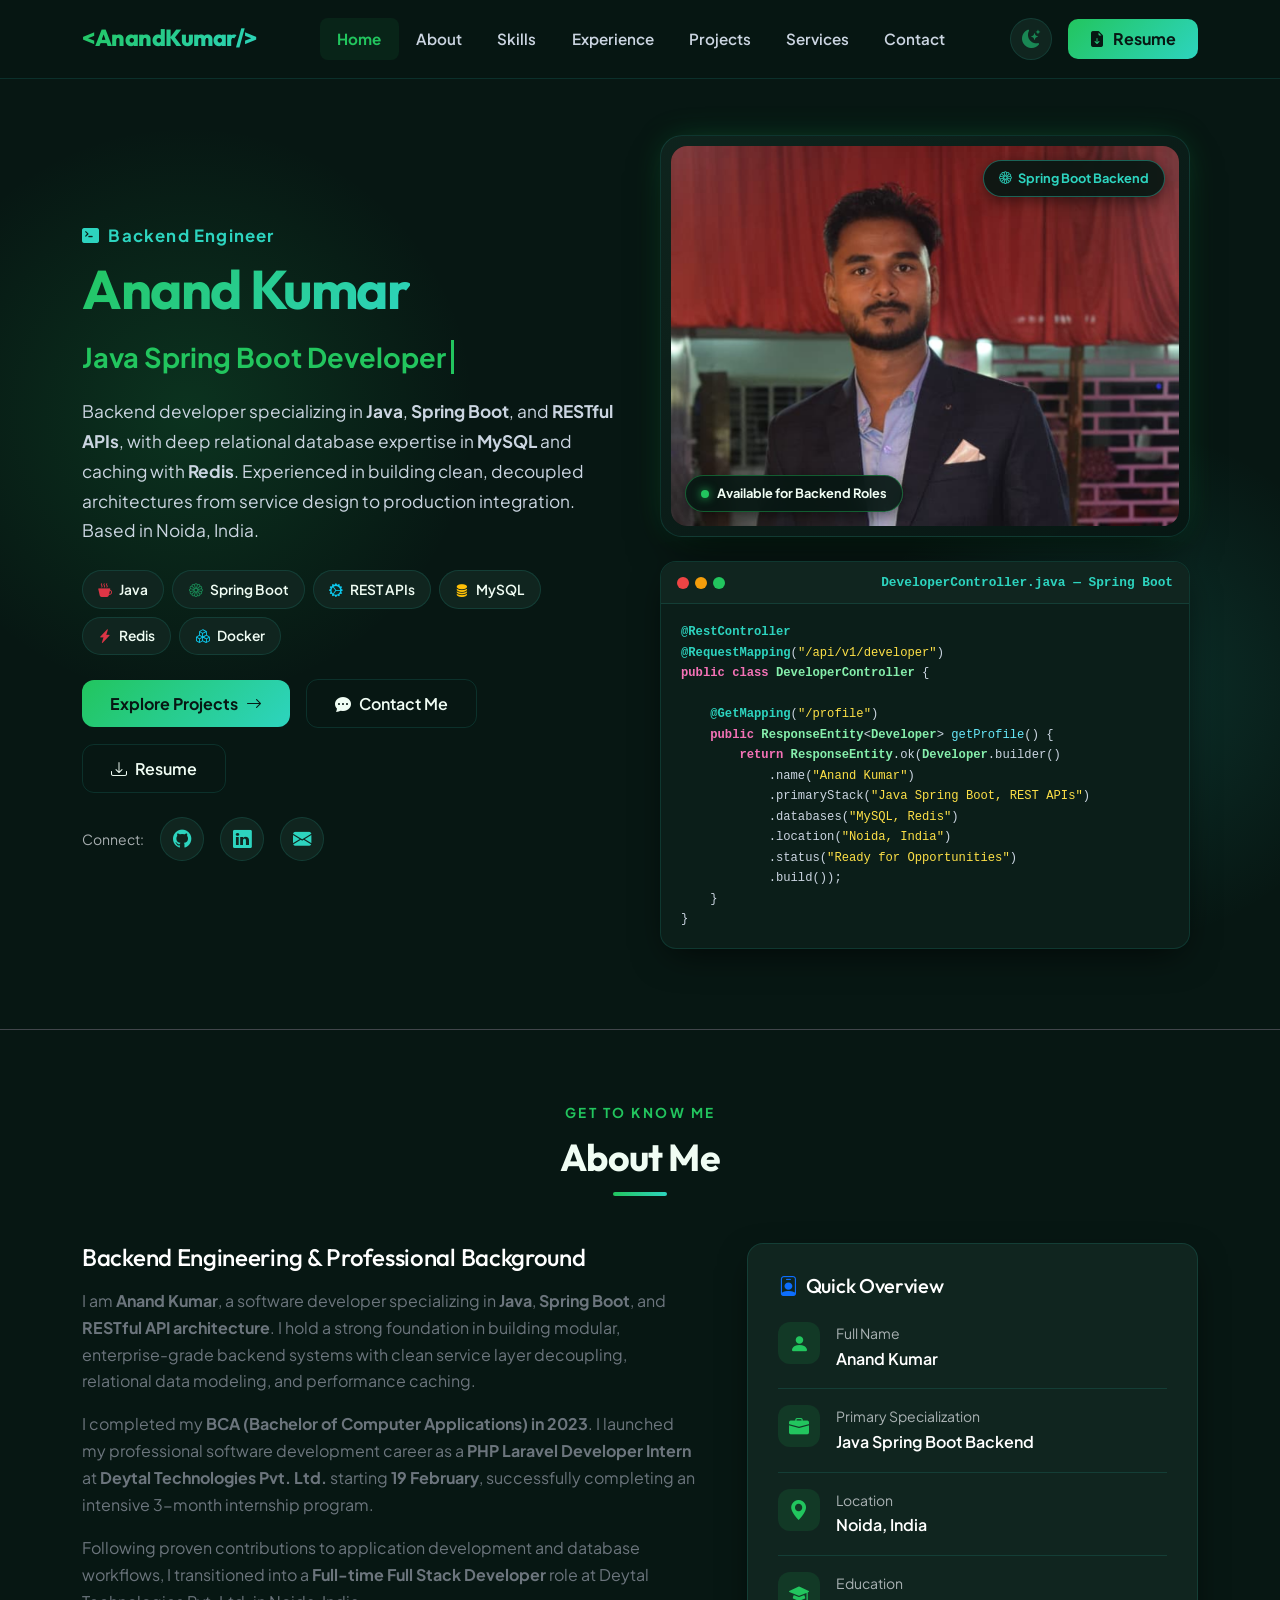
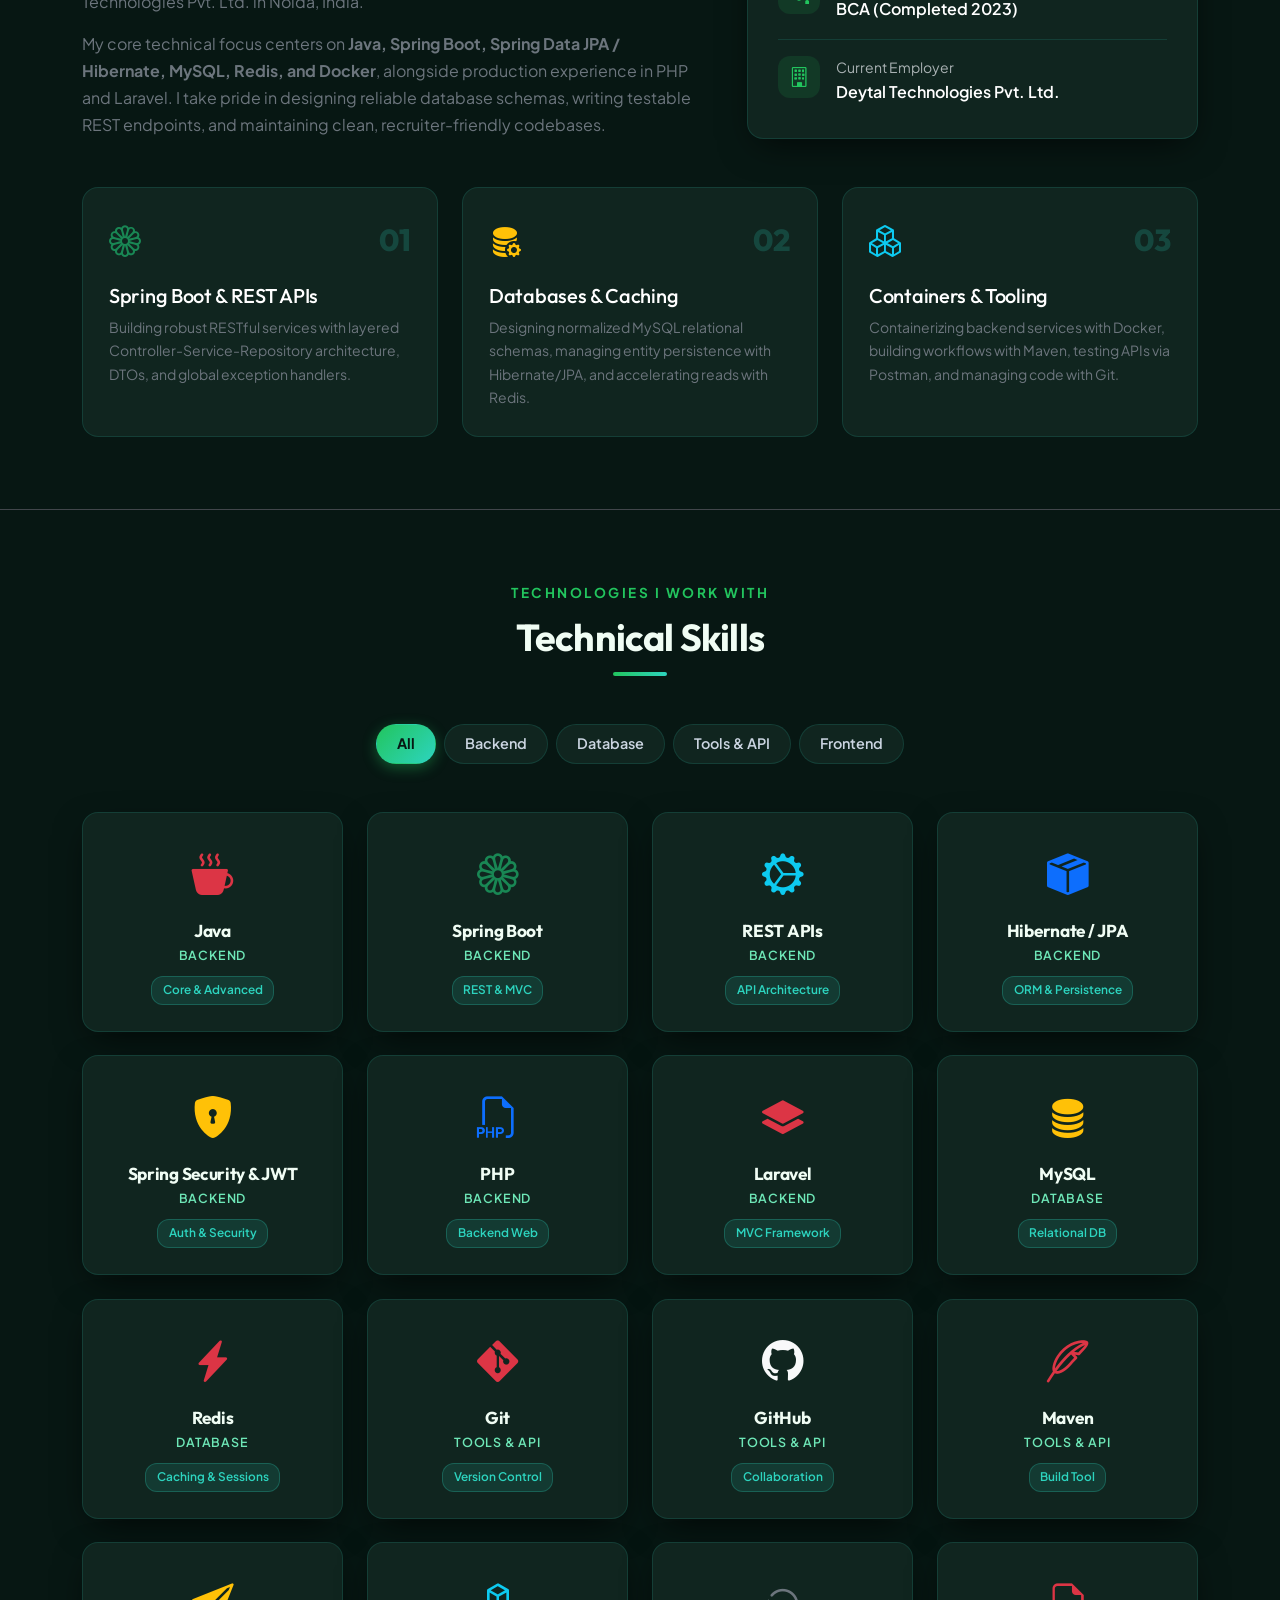
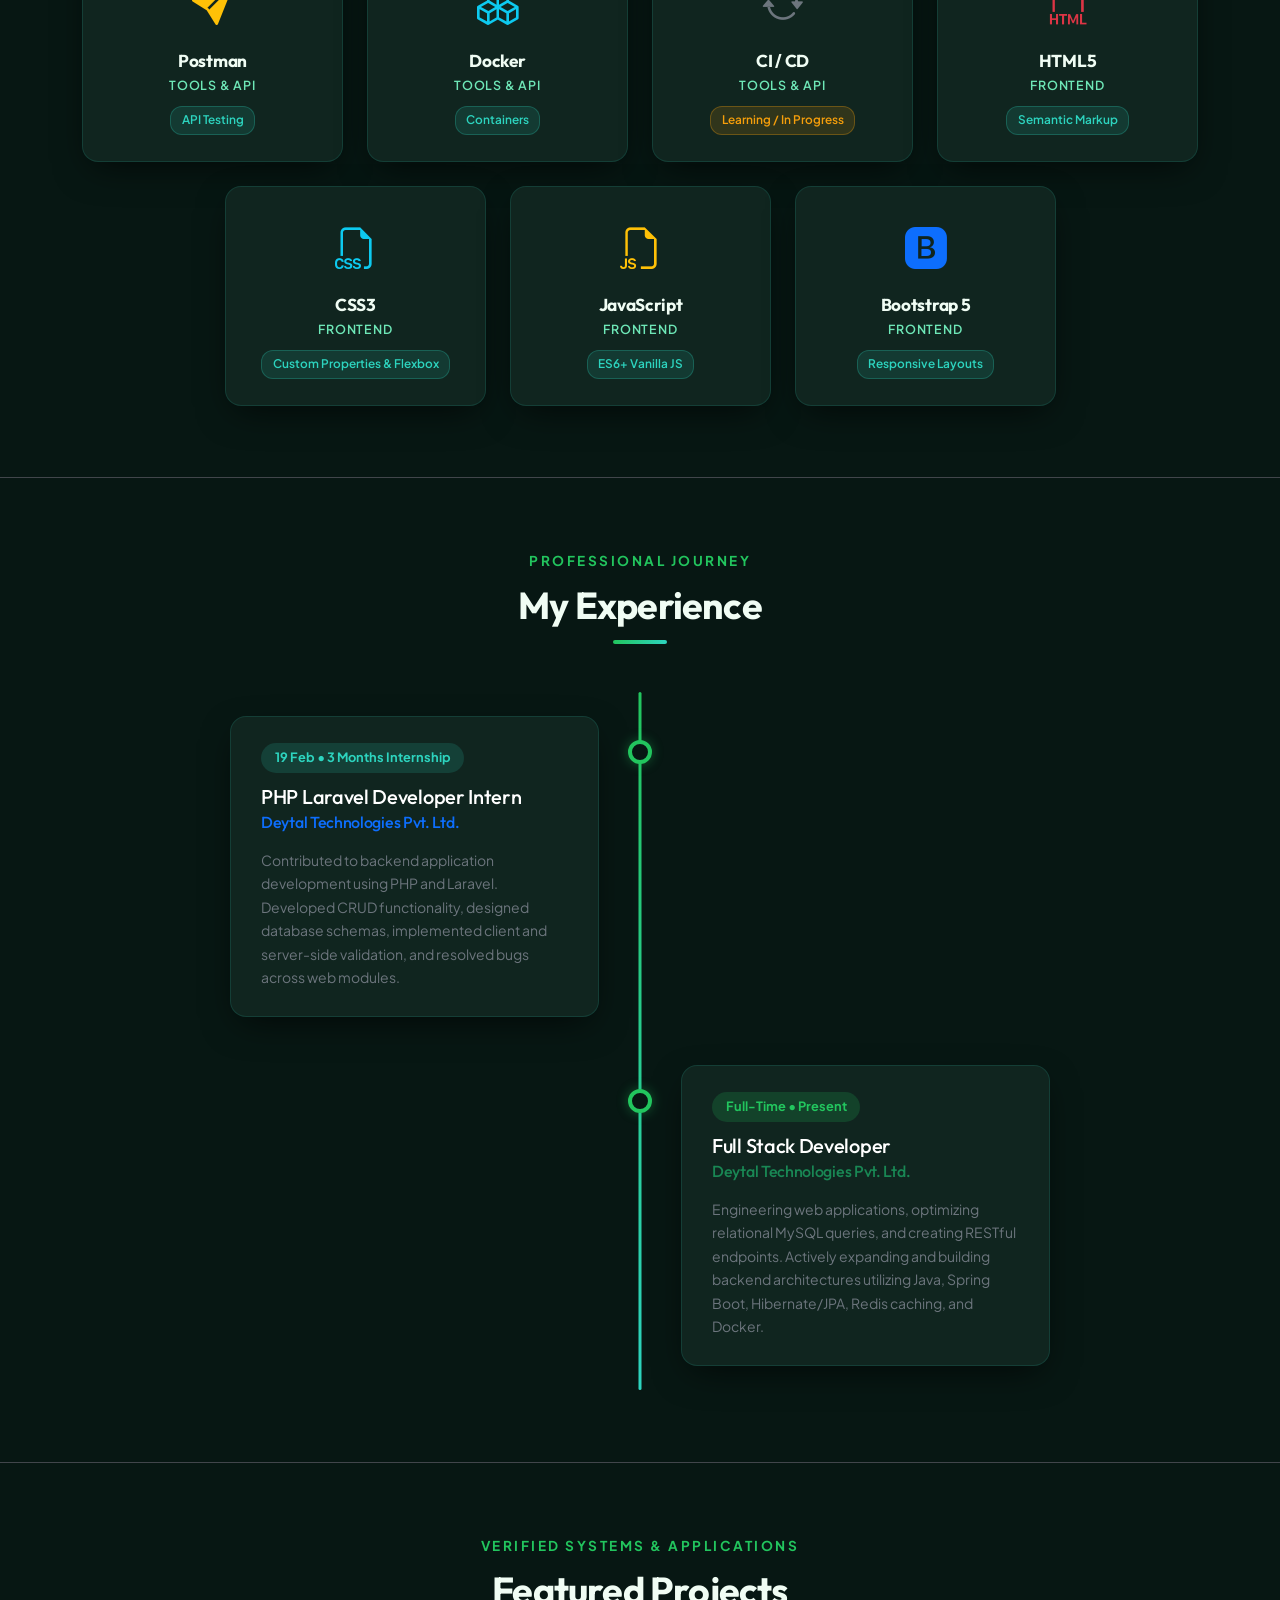
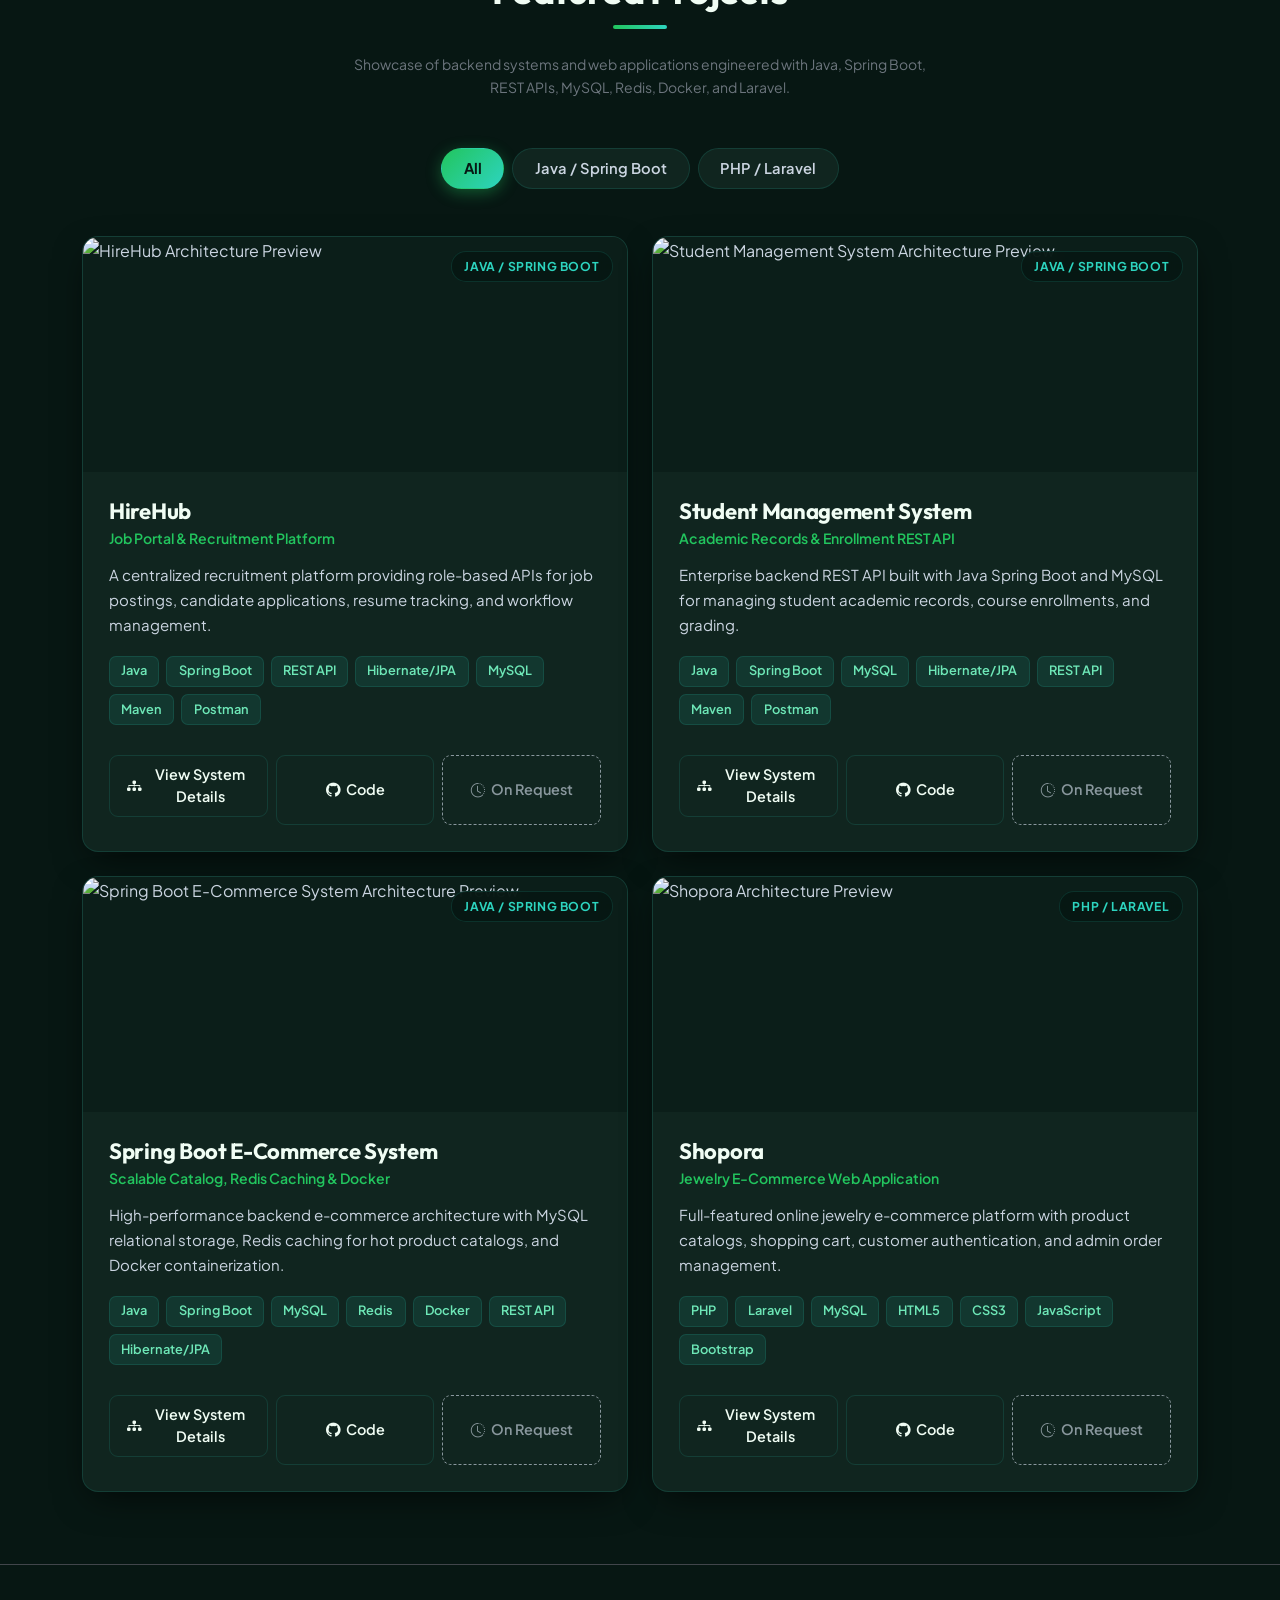
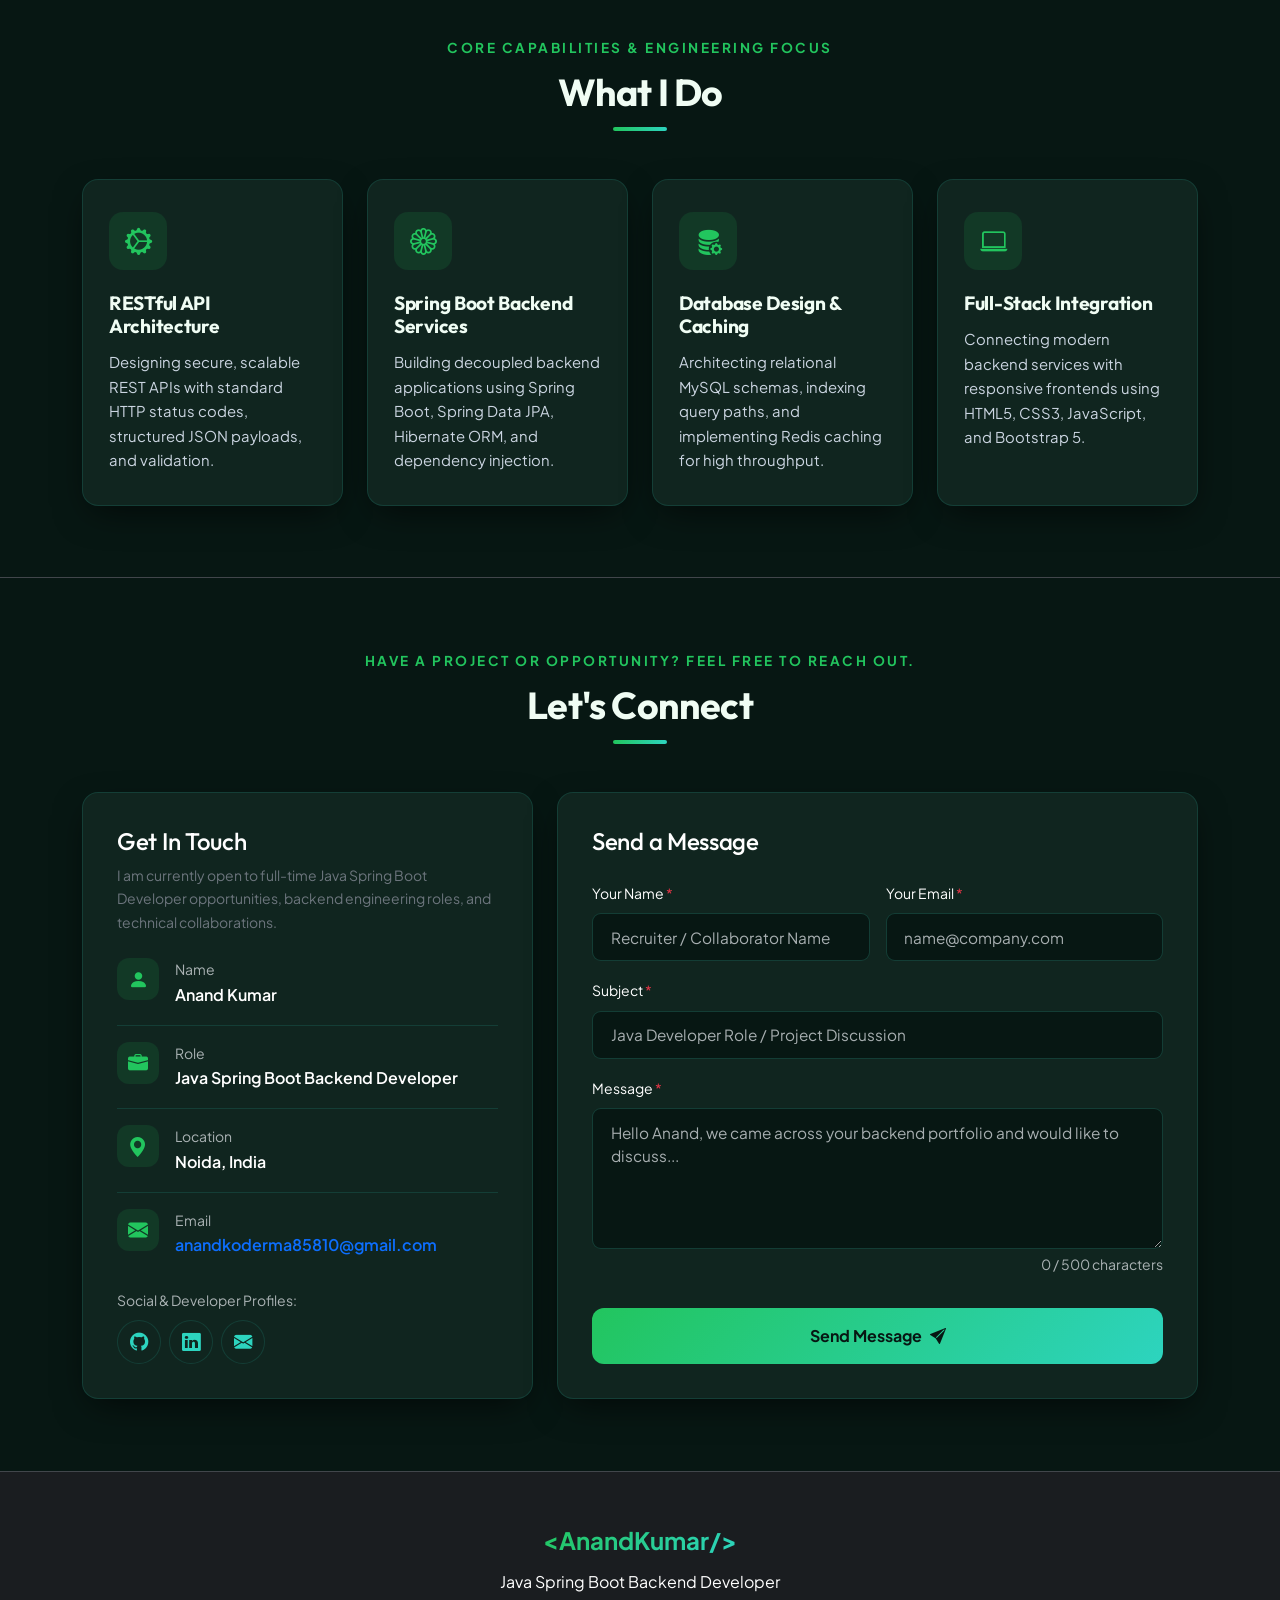
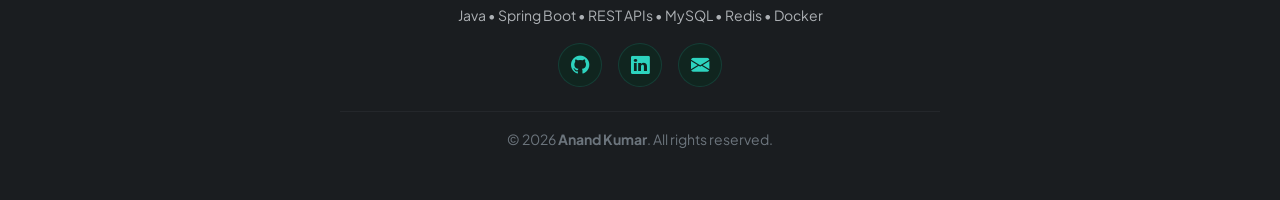
==== commit db6f67f1: "Redesign portfolio and update resume" ====
--- a/index.html
+++ b/index.html
@@ -5,33 +5,33 @@
     <meta charset="UTF-8">
     <meta name="viewport" content="width=device-width, initial-scale=1.0">
     <meta name="description"
-        content="Anand Kumar - Full Stack Developer specializing in PHP, Laravel, MySQL, Java, and Spring Boot based in Noida, India. Explore portfolio, projects, services, and contact.">
+        content="Anand Kumar - Java Spring Boot Backend Developer specializing in REST APIs, Microservices, MySQL, Redis, and Spring Data JPA based in Noida, India. Explore verified projects, technical skills, and experience.">
     <meta name="keywords"
-        content="Anand Kumar, Full Stack Developer, PHP Developer, Laravel Developer, Spring Boot, MySQL, Java Developer, Web Developer Noida">
+        content="Anand Kumar, Java Developer, Spring Boot Developer, Backend Developer, REST APIs, Microservices, MySQL, Redis, Hibernate, JPA, Java Spring Boot Noida">
     <meta name="author" content="Anand Kumar">
     <meta name="robots" content="index, follow">
-    <meta name="theme-color" content="#0a0f1d">
+    <meta name="theme-color" content="#071713">
 
     <!-- Favicon -->
     <link rel="icon" type="image/svg+xml" href="assets/images/favicon.svg">
 
-    <!-- Canonical URL Placeholder (Replace with actual production domain when deployed) -->
-    <link rel="canonical" href="https://your-portfolio-domain.com/">
+    <!-- Canonical URL -->
+    <link rel="canonical" href="https://anandkumar85810.github.io/anand-portfolio/">
 
     <!-- Open Graph / Social Media Meta Tags -->
-    <meta property="og:title" content="Anand Kumar | Full Stack Developer Portfolio">
+    <meta property="og:title" content="Anand Kumar | Java Spring Boot Backend Developer Portfolio">
     <meta property="og:description"
-        content="Portfolio of Anand Kumar - Full Stack Developer experienced in PHP, Laravel, MySQL, Java & Spring Boot.">
+        content="Portfolio of Anand Kumar - Java Spring Boot Backend Developer specializing in REST APIs, Microservices, MySQL, Redis, and Spring Data JPA.">
     <meta property="og:type" content="website">
-    <meta property="og:url" content="https://your-portfolio-domain.com/">
-    <meta property="og:image" content="https://your-portfolio-domain.com/assets/images/og-cover.png">
+    <meta property="og:url" content="https://anandkumar85810.github.io/anand-portfolio/">
+    <meta property="og:image" content="https://anandkumar85810.github.io/anand-portfolio/assets/images/og-cover.svg">
 
     <!-- Twitter / X Card Meta Tags -->
     <meta name="twitter:card" content="summary_large_image">
-    <meta name="twitter:title" content="Anand Kumar | Full Stack Developer Portfolio">
+    <meta name="twitter:title" content="Anand Kumar | Java Spring Boot Backend Developer Portfolio">
     <meta name="twitter:description"
-        content="Portfolio of Anand Kumar - Full Stack Developer experienced in PHP, Laravel, MySQL, Java & Spring Boot.">
-    <meta name="twitter:image" content="https://your-portfolio-domain.com/assets/images/og-cover.png">
+        content="Portfolio of Anand Kumar - Java Spring Boot Backend Developer specializing in REST APIs, Microservices, MySQL, Redis, and Spring Data JPA.">
+    <meta name="twitter:image" content="https://anandkumar85810.github.io/anand-portfolio/assets/images/og-cover.svg">
 
     <!-- JSON-LD Structured Data for Search Engine Indexing -->
     <script type="application/ld+json">
@@ -39,7 +39,7 @@
       "@context": "https://schema.org",
       "@type": "Person",
       "name": "Anand Kumar",
-      "jobTitle": "Full Stack Developer",
+      "jobTitle": "Java Spring Boot Backend Developer",
       "worksFor": {
         "@type": "Organization",
         "name": "Deytal Technologies Pvt. Ltd."
@@ -49,12 +49,27 @@
         "addressLocality": "Noida",
         "addressCountry": "India"
       },
-      "knowsAbout": ["PHP", "Laravel", "MySQL", "Java", "Spring Boot", "REST APIs", "JavaScript", "Bootstrap"],
-      "url": "https://your-portfolio-domain.com/"
+      "knowsAbout": [
+        "Java", 
+        "Spring Boot", 
+        "REST APIs", 
+        "Hibernate", 
+        "JPA", 
+        "Spring Security", 
+        "MySQL", 
+        "Redis", 
+        "Docker", 
+        "Git", 
+        "Maven", 
+        "Postman", 
+        "PHP", 
+        "Laravel"
+      ],
+      "url": "https://anandkumar85810.github.io/anand-portfolio/"
     }
     </script>
 
-    <title>Anand Kumar | Full Stack Developer</title>
+    <title>Anand Kumar | Java Spring Boot Backend Developer</title>
 
     <!-- Google Fonts: Outfit & Plus Jakarta Sans -->
     <link rel="preconnect" href="https://fonts.googleapis.com">
@@ -130,13 +145,13 @@
                     <div class="d-flex align-items-center gap-3 mt-3 mt-lg-0">
                         <button type="button" class="btn-theme-toggle" id="theme-toggle"
                             aria-label="Toggle Dark or Light Theme">
-                            <i class="bi bi-moon-stars-fill text-info" id="theme-icon"></i>
+                            <i class="bi bi-moon-stars-fill text-success" id="theme-icon"></i>
                         </button>
 
-                        <a href="assets/Anand-Kumar-Resume.pdf" target="_blank"
+                        <a href="assets/resume/Anand-Kumar-Resume.pdf" target="_blank"
                             class="btn btn-resume d-flex align-items-center gap-2" aria-label="Download Resume PDF">
                             <i class="bi bi-file-earmark-arrow-down-fill"></i>
-                            <span>Download Resume</span>
+                            <span>Resume</span>
                         </a>
                     </div>
                 </div>
@@ -158,7 +173,7 @@
                     <div class="col-12 col-lg-6 text-center text-lg-start">
                         <div class="hero-content">
                             <p class="hero-subtitle animate-fade-up">
-                                <i class="bi bi-code-slash me-1"></i> Hello, I'm
+                                <i class="bi bi-terminal-fill me-1"></i> Backend Engineer
                             </p>
 
                             <h1 class="hero-title animate-fade-up delay-1">
@@ -171,34 +186,44 @@
                             </div>
 
                             <p class="hero-description animate-fade-up delay-2 mb-4">
-                                Full Stack Developer specializing in <strong>PHP</strong>, <strong>Laravel</strong>, and
-                                <strong>MySQL</strong>, with additional experience and hands-on knowledge in
-                                <strong>Java</strong> and <strong>Spring Boot</strong>. Based in Noida, India.
-                            </p>
-
+                                Backend developer specializing in <strong>Java</strong>, <strong>Spring Boot</strong>, and
+                                <strong>RESTful APIs</strong>, with deep relational database expertise in <strong>MySQL</strong>
+                                and caching with <strong>Redis</strong>. Experienced in building clean, decoupled architectures
+                                from service design to production integration. Based in Noida, India.
+                            </p>
+
+                            <!-- Key Backend Tech Badges -->
                             <div
                                 class="d-flex flex-wrap gap-2 justify-content-center justify-content-lg-start animate-fade-up delay-3 mb-4">
-                                <span class="tech-badge"><i class="bi bi-filetype-php text-primary"></i> PHP</span>
-                                <span class="tech-badge"><i class="bi bi-layers-fill text-danger"></i> Laravel</span>
+                                <span class="tech-badge"><i class="bi bi-cup-hot-fill text-danger"></i> Java</span>
+                                <span class="tech-badge"><i class="bi bi-flower1 text-success"></i> Spring Boot</span>
+                                <span class="tech-badge"><i class="bi bi-gear-wide-connected text-info"></i> REST APIs</span>
                                 <span class="tech-badge"><i class="bi bi-database-fill text-warning"></i> MySQL</span>
-                                <span class="tech-badge"><i class="bi bi-cup-hot-fill text-danger"></i> Java</span>
-                                <span class="tech-badge"><i class="bi bi-cpu-fill text-success"></i> Spring Boot</span>
-                            </div>
-
+                                <span class="tech-badge"><i class="bi bi-lightning-charge-fill text-danger"></i> Redis</span>
+                                <span class="tech-badge"><i class="bi bi-boxes text-info"></i> Docker</span>
+                            </div>
+
+                            <!-- CTA Buttons -->
                             <div
                                 class="d-flex flex-wrap gap-3 justify-content-center justify-content-lg-start align-items-center animate-fade-up delay-4 mb-4">
                                 <a href="#projects"
                                     class="btn btn-primary-custom d-inline-flex align-items-center gap-2">
-                                    <span>View My Projects</span>
+                                    <span>Explore Projects</span>
                                     <i class="bi bi-arrow-right"></i>
                                 </a>
-                                <a href="assets/Anand-Kumar-Resume.pdf" target="_blank"
+                                <a href="#contact"
+                                    class="btn btn-outline-custom d-inline-flex align-items-center gap-2">
+                                    <i class="bi bi-chat-dots-fill"></i>
+                                    <span>Contact Me</span>
+                                </a>
+                                <a href="assets/resume/Anand-Kumar-Resume.pdf" target="_blank"
                                     class="btn btn-outline-custom d-inline-flex align-items-center gap-2">
                                     <i class="bi bi-download"></i>
-                                    <span>Download Resume</span>
+                                    <span>Resume</span>
                                 </a>
                             </div>
 
+                            <!-- Social Profiles -->
                             <div
                                 class="d-flex align-items-center gap-3 justify-content-center justify-content-lg-start animate-fade-up delay-4">
                                 <span class="text-muted small">Connect:</span>
@@ -218,26 +243,60 @@
                         </div>
                     </div>
 
-                    <!-- Hero Right Visual -->
+                    <!-- Hero Right Visual: Profile Portrait & Spring Boot Code Card -->
                     <div class="col-12 col-lg-6">
-                        <div class="code-card animate-fade-up delay-2">
-                            <div class="code-card-header">
-                                <span class="mac-dot red"></span>
-                                <span class="mac-dot yellow"></span>
-                                <span class="mac-dot green"></span>
-                                <span class="code-card-title">developer.js — Anand Kumar</span>
-                            </div>
-                            <div class="code-card-body">
-                                <pre class="m-0"><code><span class="code-keyword">const</span> <span class="code-variable">developer</span> = <span class="code-bracket">{</span>
-  <span class="code-property">name</span>: <span class="code-string">"Anand Kumar"</span>,
-  <span class="code-property">role</span>: <span class="code-string">"Full Stack Developer"</span>,
-  <span class="code-property">company</span>: <span class="code-string">"Deytal Technologies Pvt. Ltd."</span>,
-  <span class="code-property">location</span>: <span class="code-string">"Noida, India"</span>,
-  <span class="code-property">primaryStack</span>: [<span class="code-string">"PHP"</span>, <span class="code-string">"Laravel"</span>, <span class="code-string">"MySQL"</span>],
-  <span class="code-property">secondaryStack</span>: [<span class="code-string">"Java"</span>, <span class="code-string">"Spring Boot"</span>],
-  <span class="code-property">status</span>: <span class="code-string">"Ready for New Opportunities"</span>
-<span class="code-bracket">}</span>;</code></pre>
-                            </div>
+                        <div class="hero-visual-showcase animate-fade-up delay-2">
+
+                            <!-- Profile Portrait Card -->
+                            <div class="hero-profile-card">
+                                <div class="hero-profile-img-box">
+                                    <img src="assets/images/profile/anand-profile.png" 
+                                         alt="Anand Kumar - Java Spring Boot Backend Developer" 
+                                         class="hero-profile-img" 
+                                         loading="eager"
+                                         onerror="this.onerror=null; this.src='https://placehold.co/600x800/0f172a/38bdf8?text=Anand+Kumar';">
+                                    
+                                    <!-- Floating Status Indicator -->
+                                    <div class="hero-status-pill">
+                                        <span class="status-indicator-dot"></span>
+                                        <span>Available for Backend Roles</span>
+                                    </div>
+
+                                    <!-- Floating Specialty Badge -->
+                                    <div class="hero-specialty-pill">
+                                        <i class="bi bi-flower1"></i>
+                                        <span>Spring Boot Backend</span>
+                                    </div>
+                                </div>
+                            </div>
+
+                            <!-- Spring Boot Controller Code Card -->
+                            <div class="code-card">
+                                <div class="code-card-header">
+                                    <span class="mac-dot red"></span>
+                                    <span class="mac-dot yellow"></span>
+                                    <span class="mac-dot green"></span>
+                                    <span class="code-card-title">DeveloperController.java — Spring Boot</span>
+                                </div>
+                                <div class="code-card-body">
+<pre class="m-0"><code><span class="code-annotation">@RestController</span>
+<span class="code-annotation">@RequestMapping</span>(<span class="code-string">"/api/v1/developer"</span>)
+<span class="code-keyword">public class</span> <span class="code-type">DeveloperController</span> {
+
+    <span class="code-annotation">@GetMapping</span>(<span class="code-string">"/profile"</span>)
+    <span class="code-keyword">public</span> <span class="code-type">ResponseEntity</span>&lt;<span class="code-type">Developer</span>&gt; <span class="code-variable">getProfile</span>() {
+        <span class="code-keyword">return</span> <span class="code-type">ResponseEntity</span>.ok(<span class="code-type">Developer</span>.builder()
+            .name(<span class="code-string">"Anand Kumar"</span>)
+            .primaryStack(<span class="code-string">"Java Spring Boot, REST APIs"</span>)
+            .databases(<span class="code-string">"MySQL, Redis"</span>)
+            .location(<span class="code-string">"Noida, India"</span>)
+            .status(<span class="code-string">"Ready for Opportunities"</span>)
+            .build());
+    }
+}</code></pre>
+                                </div>
+                            </div>
+
                         </div>
                     </div>
 
@@ -256,28 +315,27 @@
                 <div class="row gy-4 align-items-stretch mb-5">
                     <div class="col-12 col-lg-7 reveal-left">
                         <div class="pe-lg-4">
-                            <h3 class="h4 text-white mb-3">Professional Journey & Background</h3>
+                            <h3 class="h4 text-white mb-3">Backend Engineering &amp; Professional Background</h3>
                             <p class="text-secondary mb-3">
-                                I am <strong>Anand Kumar</strong>, a dedicated Full Stack Developer with hands-on
-                                professional experience in <strong>PHP</strong> and <strong>Laravel</strong> backend
-                                development.
+                                I am <strong>Anand Kumar</strong>, a software developer specializing in
+                                <strong>Java</strong>, <strong>Spring Boot</strong>, and <strong>RESTful API architecture</strong>.
+                                I hold a strong foundation in building modular, enterprise-grade backend systems with clean
+                                service layer decoupling, relational data modeling, and performance caching.
                             </p>
                             <p class="text-secondary mb-3">
-                                I completed my <strong>BCA (Bachelor of Computer Applications) in 2023</strong>. I
-                                launched my software development career as a <strong>PHP Laravel Developer
-                                    Intern</strong> at <strong>Deytal Technologies Pvt. Ltd.</strong> on <strong>19
-                                    February</strong>, successfully completing a 3-month internship program.
+                                I completed my <strong>BCA (Bachelor of Computer Applications) in 2023</strong>. I launched my
+                                professional software development career as a <strong>PHP Laravel Developer Intern</strong> at
+                                <strong>Deytal Technologies Pvt. Ltd.</strong> starting <strong>19 February</strong>, successfully
+                                completing an intensive 3-month internship program.
                             </p>
                             <p class="text-secondary mb-3">
-                                Following my internship performance, I transitioned into a <strong>Full-time Full Stack
-                                    Developer</strong> role at Deytal Technologies Pvt. Ltd. in Noida, India.
+                                Following proven contributions to application development and database workflows, I transitioned into a
+                                <strong>Full-time Full Stack Developer</strong> role at Deytal Technologies Pvt. Ltd. in Noida, India.
                             </p>
                             <p class="text-secondary mb-0">
-                                My primary stack includes <strong>PHP, Laravel, MySQL, HTML, CSS, JavaScript, and
-                                    Bootstrap</strong>. In addition, I have hands-on knowledge and project experience in
-                                <strong>Java, Spring Boot, REST APIs, and Hibernate/JPA</strong>. I enjoy building
-                                practical web applications, designing efficient database schemas, and writing clean
-                                backend code to solve real-world problems.
+                                My core technical focus centers on <strong>Java, Spring Boot, Spring Data JPA / Hibernate, MySQL, Redis,
+                                and Docker</strong>, alongside production experience in PHP and Laravel. I take pride in designing reliable
+                                database schemas, writing testable REST endpoints, and maintaining clean, recruiter-friendly codebases.
                             </p>
                         </div>
                     </div>
@@ -299,9 +357,17 @@
                                 </div>
 
                                 <div class="info-item">
+                                    <div class="info-icon"><i class="bi bi-briefcase-fill"></i></div>
+                                    <div>
+                                        <small class="text-muted d-block">Primary Specialization</small>
+                                        <span class="text-white fw-semibold">Java Spring Boot Backend</span>
+                                    </div>
+                                </div>
+
+                                <div class="info-item">
                                     <div class="info-icon"><i class="bi bi-geo-alt-fill"></i></div>
                                     <div>
-                                        <small class="text-muted d-block">Current Location</small>
+                                        <small class="text-muted d-block">Location</small>
                                         <span class="text-white fw-semibold">Noida, India</span>
                                     </div>
                                 </div>
@@ -310,16 +376,7 @@
                                     <div class="info-icon"><i class="bi bi-mortarboard-fill"></i></div>
                                     <div>
                                         <small class="text-muted d-block">Education</small>
-                                        <span class="text-white fw-semibold">BCA (Completed in 2023)</span>
-                                    </div>
-                                </div>
-
-                                <div class="info-item">
-                                    <div class="info-icon"><i class="bi bi-briefcase-fill"></i></div>
-                                    <div>
-                                        <small class="text-muted d-block">Career Growth</small>
-                                        <span class="text-white fw-semibold">PHP Intern &rarr; Full Stack
-                                            Developer</span>
+                                        <span class="text-white fw-semibold">BCA (Completed 2023)</span>
                                     </div>
                                 </div>
 
@@ -335,40 +392,38 @@
                     </div>
                 </div>
 
+                <!-- 3 Highlight Cards -->
                 <div class="row g-4 reveal-scale">
                     <div class="col-12 col-md-4">
                         <div class="highlight-card">
                             <div class="d-flex justify-content-between align-items-center mb-3">
-                                <i class="bi bi-layers-fill fs-2 text-primary"></i>
+                                <i class="bi bi-flower1 fs-2 text-success"></i>
                                 <span class="highlight-number">01</span>
                             </div>
-                            <h4 class="h5 text-white mb-2">Laravel Development</h4>
-                            <p class="text-secondary small mb-0">Building modular MVC applications, routing, database
-                                migrations, Eloquent ORM, and authentication logic.</p>
+                            <h4 class="h5 text-white mb-2">Spring Boot &amp; REST APIs</h4>
+                            <p class="text-secondary small mb-0">Building robust RESTful services with layered Controller-Service-Repository architecture, DTOs, and global exception handlers.</p>
                         </div>
                     </div>
 
                     <div class="col-12 col-md-4">
                         <div class="highlight-card">
                             <div class="d-flex justify-content-between align-items-center mb-3">
-                                <i class="bi bi-database-fill-gear fs-2 text-success"></i>
+                                <i class="bi bi-database-fill-gear fs-2 text-warning"></i>
                                 <span class="highlight-number">02</span>
                             </div>
-                            <h4 class="h5 text-white mb-2">Database &amp; Backend</h4>
-                            <p class="text-secondary small mb-0">Designing structured MySQL relational databases,
-                                writing optimized SQL queries, and building robust REST APIs.</p>
+                            <h4 class="h5 text-white mb-2">Databases &amp; Caching</h4>
+                            <p class="text-secondary small mb-0">Designing normalized MySQL relational schemas, managing entity persistence with Hibernate/JPA, and accelerating reads with Redis.</p>
                         </div>
                     </div>
 
                     <div class="col-12 col-md-4">
                         <div class="highlight-card">
                             <div class="d-flex justify-content-between align-items-center mb-3">
-                                <i class="bi bi-code-square fs-2 text-info"></i>
+                                <i class="bi bi-boxes fs-2 text-info"></i>
                                 <span class="highlight-number">03</span>
                             </div>
-                            <h4 class="h5 text-white mb-2">Full Stack Solutions</h4>
-                            <p class="text-secondary small mb-0">Connecting HTML5, CSS3, JavaScript, and Bootstrap
-                                frontends with powerful PHP and Java Spring Boot backends.</p>
+                            <h4 class="h5 text-white mb-2">Containers &amp; Tooling</h4>
+                            <p class="text-secondary small mb-0">Containerizing backend services with Docker, building workflows with Maven, testing APIs via Postman, and managing code with Git.</p>
                         </div>
                     </div>
                 </div>
@@ -391,14 +446,14 @@
                         aria-pressed="false">Backend</button>
                     <button type="button" class="btn skill-filter-btn" data-category="Database"
                         aria-pressed="false">Database</button>
+                    <button type="button" class="btn skill-filter-btn" data-category="Tools & API"
+                        aria-pressed="false">Tools &amp; API</button>
                     <button type="button" class="btn skill-filter-btn" data-category="Frontend"
                         aria-pressed="false">Frontend</button>
-                    <button type="button" class="btn skill-filter-btn" data-category="Tools & API"
-                        aria-pressed="false">Tools &amp; API</button>
                 </div>
 
                 <div class="row g-4 justify-content-center" id="skills-container">
-                    <!-- JavaScript main.js dynamically generates skill cards here -->
+                    <!-- Populated dynamically from js/data.js -->
                 </div>
             </div>
         </section>
@@ -412,6 +467,7 @@
                 </div>
 
                 <div class="timeline">
+                    <!-- Internship -->
                     <div class="timeline-item left reveal-left">
                         <div class="timeline-dot"></div>
                         <div class="timeline-content">
@@ -419,13 +475,13 @@
                             <h3 class="h5 text-white mb-1">PHP Laravel Developer Intern</h3>
                             <h4 class="h6 text-primary mb-3">Deytal Technologies Pvt. Ltd.</h4>
                             <p class="text-secondary small mb-0">
-                                Worked on PHP Laravel based web applications and contributed to backend development,
-                                CRUD functionality, database operations, form validation, dynamic interfaces, and
-                                application debugging.
-                            </p>
-                        </div>
-                    </div>
-
+                                Contributed to backend application development using PHP and Laravel. Developed CRUD functionality,
+                                designed database schemas, implemented client and server-side validation, and resolved bugs across web modules.
+                            </p>
+                        </div>
+                    </div>
+
+                    <!-- Full-time -->
                     <div class="timeline-item right reveal-right">
                         <div class="timeline-dot"></div>
                         <div class="timeline-content">
@@ -433,9 +489,9 @@
                             <h3 class="h5 text-white mb-1">Full Stack Developer</h3>
                             <h4 class="h6 text-success mb-3">Deytal Technologies Pvt. Ltd.</h4>
                             <p class="text-secondary small mb-0">
-                                Working on full-scale web application development using PHP, Laravel, and MySQL, with
-                                responsive frontend interfaces built with HTML, CSS, JavaScript, and Bootstrap. Also
-                                developing knowledge and projects using Java and Spring Boot.
+                                Engineering web applications, optimizing relational MySQL queries, and creating RESTful endpoints.
+                                Actively expanding and building backend architectures utilizing Java, Spring Boot, Hibernate/JPA,
+                                Redis caching, and Docker.
                             </p>
                         </div>
                     </div>
@@ -447,11 +503,11 @@
         <section id="projects" class="py-5 border-top border-secondary-subtle">
             <div class="container py-4">
                 <div class="text-center mb-5 reveal">
-                    <p class="section-subtitle">Applications &amp; Systems I Have Built</p>
+                    <p class="section-subtitle">Verified Systems &amp; Applications</p>
                     <h2 class="section-title text-center">Featured Projects</h2>
                     <p class="text-secondary max-w-600 mx-auto small">
-                        Explore a showcase of web applications and backend systems developed using PHP, Laravel, MySQL,
-                        Java, and Spring Boot.
+                        Showcase of backend systems and web applications engineered with Java, Spring Boot, REST APIs,
+                        MySQL, Redis, Docker, and Laravel.
                     </p>
                 </div>
 
@@ -459,16 +515,14 @@
                     role="toolbar" aria-label="Project Category Filters">
                     <button type="button" class="btn project-filter-btn active" data-category="All"
                         aria-pressed="true">All</button>
+                    <button type="button" class="btn project-filter-btn" data-category="Java / Spring Boot"
+                        aria-pressed="false">Java / Spring Boot</button>
                     <button type="button" class="btn project-filter-btn" data-category="PHP / Laravel"
                         aria-pressed="false">PHP / Laravel</button>
-                    <button type="button" class="btn project-filter-btn" data-category="Java / Spring Boot"
-                        aria-pressed="false">Java / Spring Boot</button>
-                    <button type="button" class="btn project-filter-btn" data-category="JavaScript"
-                        aria-pressed="false">JavaScript</button>
                 </div>
 
                 <div class="row g-4 justify-content-center" id="projects-container">
-                    <!-- JavaScript projects.js dynamically generates project cards here -->
+                    <!-- Populated dynamically from js/projects.js -->
                 </div>
             </div>
         </section>
@@ -477,7 +531,7 @@
         <section id="services" class="py-5 border-top border-secondary-subtle">
             <div class="container py-4">
                 <div class="text-center mb-5 reveal">
-                    <p class="section-subtitle">Development Skills &amp; Areas I Work With</p>
+                    <p class="section-subtitle">Core Capabilities &amp; Engineering Focus</p>
                     <h2 class="section-title text-center">What I Do</h2>
                 </div>
 
@@ -485,11 +539,11 @@
                     <div class="col-12 col-md-6 col-lg-3 reveal-scale">
                         <div class="service-card">
                             <div class="service-icon-box">
-                                <i class="bi bi-laptop"></i>
-                            </div>
-                            <h3 class="service-title">Web Application Development</h3>
+                                <i class="bi bi-gear-wide-connected"></i>
+                            </div>
+                            <h3 class="service-title">RESTful API Architecture</h3>
                             <p class="service-description">
-                                Building responsive and database-driven web applications using PHP and Laravel.
+                                Designing secure, scalable REST APIs with standard HTTP status codes, structured JSON payloads, and validation.
                             </p>
                         </div>
                     </div>
@@ -497,25 +551,11 @@
                     <div class="col-12 col-md-6 col-lg-3 reveal-scale">
                         <div class="service-card">
                             <div class="service-icon-box">
-                                <i class="bi bi-layers-fill"></i>
-                            </div>
-                            <h3 class="service-title">PHP Laravel Development</h3>
+                                <i class="bi bi-flower1"></i>
+                            </div>
+                            <h3 class="service-title">Spring Boot Backend Services</h3>
                             <p class="service-description">
-                                Developing backend functionality, CRUD modules, authentication, validation and
-                                Laravel-based application features.
-                            </p>
-                        </div>
-                    </div>
-
-                    <div class="col-12 col-md-6 col-lg-3 reveal-scale">
-                        <div class="service-card">
-                            <div class="service-icon-box">
-                                <i class="bi bi-gear-wide-connected"></i>
-                            </div>
-                            <h3 class="service-title">REST API Development</h3>
-                            <p class="service-description">
-                                Building and working with REST APIs for communication between frontend and backend
-                                applications.
+                                Building decoupled backend applications using Spring Boot, Spring Data JPA, Hibernate ORM, and dependency injection.
                             </p>
                         </div>
                     </div>
@@ -525,9 +565,21 @@
                             <div class="service-icon-box">
                                 <i class="bi bi-database-fill-gear"></i>
                             </div>
-                            <h3 class="service-title">Database Development</h3>
+                            <h3 class="service-title">Database Design &amp; Caching</h3>
                             <p class="service-description">
-                                Working with MySQL databases, queries, relationships, migrations and application data.
+                                Architecting relational MySQL schemas, indexing query paths, and implementing Redis caching for high throughput.
+                            </p>
+                        </div>
+                    </div>
+
+                    <div class="col-12 col-md-6 col-lg-3 reveal-scale">
+                        <div class="service-card">
+                            <div class="service-icon-box">
+                                <i class="bi bi-laptop"></i>
+                            </div>
+                            <h3 class="service-title">Full-Stack Integration</h3>
+                            <p class="service-description">
+                                Connecting modern backend services with responsive frontends using HTML5, CSS3, JavaScript, and Bootstrap 5.
                             </p>
                         </div>
                     </div>
@@ -539,8 +591,8 @@
         <section id="contact" class="py-5 border-top border-secondary-subtle">
             <div class="container py-4">
                 <div class="text-center mb-5 reveal">
-                    <p class="section-subtitle">Have a project or opportunity? Feel free to get in touch.</p>
-                    <h2 class="section-title text-center">Let's Work Together</h2>
+                    <p class="section-subtitle">Have a project or opportunity? Feel free to reach out.</p>
+                    <h2 class="section-title text-center">Let's Connect</h2>
                 </div>
 
                 <div class="row gy-4 align-items-stretch">
@@ -549,8 +601,7 @@
                             <div>
                                 <h3 class="h4 text-white mb-2">Get In Touch</h3>
                                 <p class="text-secondary small mb-4">
-                                    I am currently open to full-time software developer opportunities and technical
-                                    projects.
+                                    I am currently open to full-time Java Spring Boot Developer opportunities, backend engineering roles, and technical collaborations.
                                 </p>
 
                                 <div class="d-flex flex-column gap-3 mb-4">
@@ -566,7 +617,7 @@
                                         <div class="info-icon"><i class="bi bi-briefcase-fill"></i></div>
                                         <div>
                                             <small class="text-muted d-block">Role</small>
-                                            <span class="text-white fw-semibold">Full Stack Developer</span>
+                                            <span class="text-white fw-semibold">Java Spring Boot Backend Developer</span>
                                         </div>
                                     </div>
 
@@ -582,22 +633,20 @@
                                         <div class="info-icon"><i class="bi bi-envelope-fill"></i></div>
                                         <div>
                                             <small class="text-muted d-block">Email</small>
-                                            <a href="mailto:your-email@example.com"
-                                                class="text-primary text-decoration-none fw-semibold">your-email@example.com</a>
+                                            <a href="mailto:anandkoderma85810@gmail.com"
+                                                class="text-primary text-decoration-none fw-semibold">anandkoderma85810@gmail.com</a>
                                         </div>
                                     </div>
                                 </div>
                             </div>
 
                             <div>
-                                <p class="text-muted small mb-2">Connect via Social Profiles:</p>
+                                <p class="text-muted small mb-2">Social &amp; Developer Profiles:</p>
                                 <div class="d-flex align-items-center gap-2">
-                                    <!-- Replace with actual GitHub URL when available -->
                                     <a href="https://github.com/anandkumar85810" target="_blank"
                                         rel="noopener noreferrer" class="social-icon-btn" aria-label="GitHub Profile">
                                         <i class="bi bi-github"></i>
                                     </a>
-                                    <!-- Replace with actual LinkedIn URL when available -->
                                     <a href="https://www.linkedin.com/in/anand-kumar-52b775331" target="_blank"
                                         rel="noopener noreferrer" class="social-icon-btn" aria-label="LinkedIn Profile">
                                         <i class="bi bi-linkedin"></i>
@@ -613,7 +662,7 @@
 
                     <div class="col-12 col-lg-7 reveal-right">
                         <div class="contact-form-card">
-                            <h3 class="h4 text-white mb-4">Send Me a Message</h3>
+                            <h3 class="h4 text-white mb-4">Send a Message</h3>
 
                             <form id="contact-form" novalidate>
                                 <div class="row g-3">
@@ -621,7 +670,7 @@
                                         <label for="name" class="form-label text-white small font-semibold">Your Name
                                             <span class="text-danger">*</span></label>
                                         <input type="text" class="form-control custom-form-control" id="name"
-                                            name="name" placeholder="John Doe" required>
+                                            name="name" placeholder="Recruiter / Collaborator Name" required>
                                         <div class="invalid-feedback">Please enter your name.</div>
                                     </div>
 
@@ -629,7 +678,7 @@
                                         <label for="email" class="form-label text-white small font-semibold">Your Email
                                             <span class="text-danger">*</span></label>
                                         <input type="email" class="form-control custom-form-control" id="email"
-                                            name="email" placeholder="name@example.com" required>
+                                            name="email" placeholder="name@company.com" required>
                                         <div class="invalid-feedback">Please enter a valid email address.</div>
                                     </div>
 
@@ -637,7 +686,7 @@
                                         <label for="subject" class="form-label text-white small font-semibold">Subject
                                             <span class="text-danger">*</span></label>
                                         <input type="text" class="form-control custom-form-control" id="subject"
-                                            name="subject" placeholder="Project Inquiry / Job Opportunity" required>
+                                            name="subject" placeholder="Java Developer Role / Project Discussion" required>
                                         <div class="invalid-feedback">Please enter a subject.</div>
                                     </div>
 
@@ -646,7 +695,7 @@
                                             <span class="text-danger">*</span></label>
                                         <textarea class="form-control custom-form-control" id="message" name="message"
                                             rows="5" maxlength="500"
-                                            placeholder="Hello Anand, I would like to discuss a project..."
+                                            placeholder="Hello Anand, we came across your backend portfolio and would like to discuss..."
                                             required></textarea>
                                         <div id="message-counter" class="text-end small text-muted mt-1">0 / 500
                                             characters</div>
@@ -673,7 +722,7 @@
         </section>
     </main>
 
-    <!-- PROJECT DETAILS BOOTSTRAP MODAL (PHASE 8) -->
+    <!-- PROJECT DETAILS BOOTSTRAP MODAL -->
     <div class="modal fade" id="projectDetailsModal" tabindex="-1" aria-labelledby="modalProjectTitle"
         aria-hidden="true">
         <div class="modal-dialog modal-lg modal-dialog-centered">
@@ -692,21 +741,24 @@
 
                 <!-- Modal Body -->
                 <div class="modal-body p-4">
-                    <!-- Project Image -->
-                    <div class="rounded-3 overflow-hidden mb-4 border border-secondary-subtle">
+                    <!-- Project Preview Illustration / Screenshot -->
+                    <div class="rounded-3 overflow-hidden mb-4 border border-secondary-subtle bg-dark">
                         <img src="" id="modalProjectImage" class="img-fluid w-100 object-fit-cover"
-                            style="max-height: 380px;" alt="Project Details Image">
+                            style="max-height: 380px;" alt="Project Architecture Preview">
                     </div>
 
                     <!-- Long Description -->
-                    <h4 class="h6 text-white mb-2 font-semibold">About This Project</h4>
+                    <h4 class="h6 text-white mb-2 font-semibold">About This System</h4>
                     <p class="text-secondary small leading-relaxed mb-4" id="modalProjectLongDescription">
                         Detailed project description goes here...
                     </p>
 
+                    <!-- Highlights container -->
+                    <div id="modalProjectHighlights" class="mb-4"></div>
+
                     <!-- Tech Badges -->
-                    <h4 class="h6 text-white mb-2 font-semibold">Technologies Used</h4>
-                    <div class="mb-4" id="modalProjectTechBadges">
+                    <h4 class="h6 text-white mb-2 font-semibold">Technologies &amp; Tools</h4>
+                    <div class="mb-3" id="modalProjectTechBadges">
                         <!-- Populated dynamically by JavaScript -->
                     </div>
                 </div>
@@ -715,7 +767,7 @@
                 <div class="modal-footer border-secondary-subtle">
                     <a href="https://github.com/anandkumar85810" id="modalProjectGithub" target="_blank"
                         rel="noopener noreferrer" class="btn btn-outline-custom d-inline-flex align-items-center gap-2">
-                        <i class=""></i>
+                        <i class="bi bi-github"></i>
                         <span>View Source Code</span>
                     </a>
                     <a href="#" id="modalProjectDemo" target="_blank" rel="noopener noreferrer"
@@ -736,15 +788,15 @@
             <a href="#home" class="text-decoration-none d-inline-block mb-2">
                 <span class="gradient-text fs-4 fw-bold">&lt;AnandKumar/&gt;</span>
             </a>
-            <p class="text-white mb-2 font-semibold">Full Stack Developer</p>
-            <p class="text-muted small mb-3">PHP &bull; Laravel &bull; MySQL &bull; Java &bull; Spring Boot</p>
+            <p class="text-white mb-2 font-semibold">Java Spring Boot Backend Developer</p>
+            <p class="text-muted small mb-3">Java &bull; Spring Boot &bull; REST APIs &bull; MySQL &bull; Redis &bull; Docker</p>
 
             <div class="d-flex justify-content-center align-items-center gap-3 mb-4">
                 <a href="https://github.com/anandkumar85810" target="_blank" rel="noopener noreferrer"
                     class="social-icon-btn" aria-label="GitHub Profile">
                     <i class="bi bi-github"></i>
                 </a>
-                <a href="https://linkedin.com/in/anand-kumar-52b775331" target="_blank" rel="noopener noreferrer"
+                <a href="https://www.linkedin.com/in/anand-kumar-52b775331" target="_blank" rel="noopener noreferrer"
                     class="social-icon-btn" aria-label="LinkedIn Profile">
                     <i class="bi bi-linkedin"></i>
                 </a>
--- a/css/style.css
+++ b/css/style.css
@@ -1,56 +1,63 @@
-/* ==========================================
-   ANAND KUMAR - PORTFOLIO DESIGN SYSTEM
-   ========================================== */
-
-/* 1. CSS Custom Properties (Variables) */
+/* ==========================================================================
+   ANAND KUMAR - JAVA SPRING BOOT BACKEND DEVELOPER PORTFOLIO
+   Design System: Deep Green / Navy Theme (#071713, #10251F)
+   Vibrant Green (#22C55E) & Tech Teal (#2DD4BF)
+   ========================================================================== */
+
+/* 1. CSS Custom Properties (Theme Tokens) */
 :root {
-  /* Color Palette - Dark Theme Default */
-  --bg-primary: #0a0f1d;
-  --bg-secondary: #111827;
-  --bg-card: #1f2937;
-  --bg-card-hover: #263346;
-  --bg-glass: rgba(10, 15, 29, 0.88);
-
-  /* Accent Colors */
-  --primary-color: #3b82f6;      /* Modern Tech Blue */
-  --primary-glow: rgba(59, 130, 246, 0.4);
-  --secondary-color: #10b981;    /* Vibrant Emerald Green */
-  --accent-purple: #8b5cf6;       /* Creative Purple */
+  /* Core Deep Green / Navy Palette */
+  --bg-primary: #071713;          /* Ultra-deep obsidian green/navy */
+  --bg-secondary: #0b1e19;        /* Secondary dark forest depth */
+  --bg-card: #10251f;             /* Elevated card surface */
+  --bg-card-hover: #16362d;       /* Card hover state */
+  --bg-glass: rgba(7, 23, 19, 0.90);
+
+  /* Primary Brand Accents */
+  --primary-color: #22c55e;        /* Vibrant Spring Boot Green */
+  --primary-glow: rgba(34, 197, 94, 0.38);
+  --accent-teal: #2dd4bf;         /* Tech API Teal */
+  --teal-glow: rgba(45, 212, 191, 0.35);
+  --accent-cyan: #38bdf8;         /* Cloud / Docker Cyan */
+  --accent-amber: #f59e0b;        /* Database Amber */
 
   /* Text Colors */
-  --text-primary: #f9fafb;
-  --text-secondary: #9ca3af;
-  --text-muted: #6b7280;
+  --text-primary: #f0fdf4;        /* Crisp high-contrast soft white */
+  --text-secondary: #99f6e4;      /* Soft teal/mint secondary text */
+  --text-body: #cbd5e1;           /* Highly legible slate-light for paragraphs */
+  --text-muted: #6ee7b7;          /* Soft green-mint muted text */
 
   /* Borders & Shadows */
-  --border-color: rgba(255, 255, 255, 0.08);
-  --border-glow: rgba(59, 130, 246, 0.3);
-  --card-shadow: 0 10px 30px -10px rgba(0, 0, 0, 0.5);
-  --glow-shadow: 0 0 25px rgba(59, 130, 246, 0.2);
+  --border-color: rgba(45, 212, 191, 0.14);
+  --border-hover: rgba(34, 197, 94, 0.45);
+  --card-shadow: 0 12px 36px -10px rgba(0, 0, 0, 0.7);
+  --glow-shadow: 0 0 28px rgba(34, 197, 94, 0.22);
 
   /* Typography & Layout */
   --font-heading: 'Outfit', sans-serif;
   --font-body: 'Plus Jakarta Sans', sans-serif;
-  --border-radius: 12px;
-  --transition-speed: 0.3s ease;
+  --font-code: 'Fira Code', 'Courier New', monospace;
+  --border-radius: 16px;
+  --transition-speed: 0.3s cubic-bezier(0.16, 1, 0.3, 1);
 }
 
 /* Light Theme Variable Overrides */
 [data-theme="light"] {
-  --bg-primary: #f8fafc;
+  --bg-primary: #f0fdf4;
   --bg-secondary: #ffffff;
   --bg-card: #ffffff;
-  --bg-card-hover: #f1f5f9;
+  --bg-card-hover: #f7fee7;
   --bg-glass: rgba(255, 255, 255, 0.92);
 
-  --text-primary: #0f172a;
-  --text-secondary: #475569;
-  --text-muted: #64748b;
-
-  --border-color: rgba(0, 0, 0, 0.08);
-  --border-glow: rgba(59, 130, 246, 0.3);
-  --card-shadow: 0 10px 25px -5px rgba(0, 0, 0, 0.05);
-  --glow-shadow: 0 0 25px rgba(59, 130, 246, 0.15);
+  --text-primary: #064e3b;
+  --text-secondary: #047857;
+  --text-body: #1f2937;
+  --text-muted: #059669;
+
+  --border-color: rgba(5, 150, 105, 0.16);
+  --border-hover: rgba(16, 185, 129, 0.5);
+  --card-shadow: 0 10px 30px -5px rgba(6, 78, 59, 0.08);
+  --glow-shadow: 0 0 25px rgba(34, 197, 94, 0.15);
 }
 
 /* 2. Global Resets & Base Styles */
@@ -60,67 +67,73 @@
 
 html {
   scroll-behavior: smooth;
-  scroll-padding-top: 80px;
+  scroll-padding-top: 85px;
 }
 
 body {
   font-family: var(--font-body);
   background-color: var(--bg-primary);
-  color: var(--text-primary);
-  line-height: 1.6;
+  color: var(--text-body);
+  line-height: 1.68;
   overflow-x: hidden;
   transition: background-color var(--transition-speed), color var(--transition-speed);
 }
 
-/* Typography Headings */
+/* Headings */
 h1, h2, h3, h4, h5, h6 {
   font-family: var(--font-heading);
   font-weight: 700;
   color: var(--text-primary);
-}
-
-/* Gradient Text Class */
+  letter-spacing: -0.3px;
+}
+
+/* Gradient Text Classes */
 .gradient-text {
-  background: linear-gradient(135deg, var(--primary-color), var(--secondary-color));
+  background: linear-gradient(135deg, var(--primary-color) 0%, var(--accent-teal) 100%);
   -webkit-background-clip: text;
   -webkit-text-fill-color: transparent;
 }
 
-.gradient-text-purple {
-  background: linear-gradient(135deg, var(--primary-color), var(--accent-purple));
+.gradient-text-teal {
+  background: linear-gradient(135deg, var(--accent-teal) 0%, #38bdf8 100%);
   -webkit-background-clip: text;
   -webkit-text-fill-color: transparent;
 }
 
-/* Section Subtitle & Title */
+/* Section Header Typography */
 .section-subtitle {
   text-transform: uppercase;
-  letter-spacing: 2px;
+  letter-spacing: 2.5px;
   font-size: 0.85rem;
-  font-weight: 600;
+  font-weight: 700;
   color: var(--primary-color);
-  margin-bottom: 8px;
+  margin-bottom: 10px;
 }
 
 .section-title {
-  font-size: 2.25rem;
-  margin-bottom: 20px;
+  font-size: 2.35rem;
+  margin-bottom: 24px;
   position: relative;
+  letter-spacing: -0.8px;
 }
 
 .section-title::after {
   content: '';
   display: block;
-  width: 50px;
+  width: 54px;
   height: 4px;
-  background: linear-gradient(90deg, var(--primary-color), var(--secondary-color));
+  background: linear-gradient(90deg, var(--primary-color), var(--accent-teal));
   border-radius: 2px;
-  margin-top: 10px;
+  margin-top: 12px;
 }
 
 .section-title.text-center::after {
   margin-left: auto;
   margin-right: auto;
+}
+
+.max-w-600 {
+  max-width: 600px;
 }
 
 /* Custom Scrollbar */
@@ -133,23 +146,23 @@
 }
 ::-webkit-scrollbar-thumb:hover { background: var(--primary-color); }
 
-/* ==========================================
-   SCROLL PROGRESS BAR (PHASE 7)
-   ========================================== */
+/* ==========================================================================
+   SCROLL PROGRESS BAR
+   ========================================================================== */
 #scroll-progress {
   position: fixed;
   top: 0;
   left: 0;
   width: 0%;
   height: 3px;
-  background: linear-gradient(90deg, var(--primary-color), var(--secondary-color), var(--accent-purple));
+  background: linear-gradient(90deg, var(--primary-color), var(--accent-teal), #38bdf8);
   z-index: 9999;
   transition: width 0.1s linear;
 }
 
-/* ==========================================
-   FLOATING BACK TO TOP BUTTON (PHASE 7)
-   ========================================== */
+/* ==========================================================================
+   FLOATING BACK TO TOP BUTTON
+   ========================================================================== */
 #back-to-top {
   position: fixed;
   bottom: 30px;
@@ -157,13 +170,14 @@
   width: 48px;
   height: 48px;
   border-radius: 50%;
-  background: linear-gradient(135deg, var(--primary-color), var(--secondary-color));
-  color: #ffffff;
+  background: linear-gradient(135deg, var(--primary-color), var(--accent-teal));
+  color: #071713;
   border: none;
   display: flex;
   align-items: center;
   justify-content: center;
   font-size: 1.25rem;
+  font-weight: bold;
   box-shadow: 0 4px 20px var(--primary-glow);
   z-index: 999;
   opacity: 0;
@@ -180,52 +194,57 @@
 }
 
 #back-to-top:hover {
-  transform: translateY(-4px);
-  box-shadow: 0 8px 25px rgba(59, 130, 246, 0.5);
-}
-
-/* ==========================================
+  transform: translateY(-4px) scale(1.05);
+  box-shadow: 0 8px 25px rgba(34, 197, 94, 0.5);
+  color: #071713;
+}
+
+/* ==========================================================================
    3. NAVBAR STYLES
-   ========================================== */
+   ========================================================================== */
 .custom-navbar {
   background-color: var(--bg-glass);
-  backdrop-filter: blur(12px);
-  -webkit-backdrop-filter: blur(12px);
+  backdrop-filter: blur(16px);
+  -webkit-backdrop-filter: blur(16px);
   border-bottom: 1px solid var(--border-color);
+  padding: 0.9rem 0;
   transition: background-color var(--transition-speed), border-color var(--transition-speed);
 }
 .custom-navbar .navbar-brand {
   font-family: var(--font-heading);
   font-weight: 800;
-  font-size: 1.4rem;
+  font-size: 1.45rem;
   letter-spacing: -0.5px;
 }
 .custom-navbar .nav-link {
-  color: var(--text-secondary);
-  font-weight: 500;
-  padding: 0.5rem 1rem !important;
+  color: var(--text-body);
+  font-weight: 600;
+  font-size: 0.95rem;
+  padding: 0.5rem 1.1rem !important;
   transition: color var(--transition-speed);
+  border-radius: 8px;
 }
 .custom-navbar .nav-link:hover,
 .custom-navbar .nav-link.active {
   color: var(--primary-color);
 }
 .custom-navbar .nav-link.active {
-  font-weight: 600;
+  font-weight: 700;
+  background-color: rgba(34, 197, 94, 0.08);
 }
 
 /* Theme Toggle Button */
 .btn-theme-toggle {
-  width: 38px;
-  height: 38px;
+  width: 42px;
+  height: 42px;
   border-radius: 50%;
   background-color: var(--bg-card);
   border: 1px solid var(--border-color);
-  color: var(--text-secondary);
+  color: var(--accent-teal);
   display: flex;
   align-items: center;
   justify-content: center;
-  font-size: 1.1rem;
+  font-size: 1.15rem;
   transition: all var(--transition-speed);
   cursor: pointer;
 }
@@ -233,30 +252,34 @@
   color: var(--primary-color);
   border-color: var(--primary-color);
   background-color: var(--bg-card-hover);
+  transform: rotate(15deg);
 }
 
 .btn-resume {
-  background: linear-gradient(135deg, var(--primary-color), var(--secondary-color));
-  color: #ffffff;
+  background: linear-gradient(135deg, var(--primary-color), var(--accent-teal));
+  color: #071713 !important;
   border: none;
-  font-weight: 600;
-  border-radius: 8px;
-  padding: 0.45rem 1.25rem;
+  font-weight: 700;
+  border-radius: 10px;
+  padding: 0.52rem 1.35rem;
   transition: transform var(--transition-speed), box-shadow var(--transition-speed);
+  text-decoration: none;
+  display: inline-flex;
+  align-items: center;
 }
 .btn-resume:hover {
-  color: #ffffff;
   transform: translateY(-2px);
-  box-shadow: 0 4px 15px var(--primary-glow);
-}
-
-/* ==========================================
+  box-shadow: 0 4px 18px var(--primary-glow);
+  color: #071713 !important;
+}
+
+/* ==========================================================================
    4. HERO SECTION STYLES
-   ========================================== */
+   ========================================================================== */
 .hero-section {
   min-height: 100vh;
-  padding-top: 130px;
-  padding-bottom: 70px;
+  padding-top: 135px;
+  padding-bottom: 80px;
   position: relative;
   display: flex;
   align-items: center;
@@ -264,42 +287,48 @@
 }
 .hero-bg-glow {
   position: absolute;
-  top: 20%;
-  left: -10%;
-  width: 500px;
-  height: 500px;
-  background: radial-gradient(circle, rgba(59, 130, 246, 0.15) 0%, rgba(10, 15, 29, 0) 70%);
+  top: 12%;
+  left: -8%;
+  width: 580px;
+  height: 580px;
+  background: radial-gradient(circle, rgba(34, 197, 94, 0.16) 0%, rgba(7, 23, 19, 0) 70%);
   border-radius: 50%;
   pointer-events: none;
   z-index: 0;
 }
 .hero-bg-glow-2 {
   position: absolute;
-  bottom: 10%;
-  right: -10%;
-  width: 450px;
-  height: 450px;
-  background: radial-gradient(circle, rgba(16, 185, 129, 0.12) 0%, rgba(10, 15, 29, 0) 70%);
+  bottom: 8%;
+  right: -8%;
+  width: 520px;
+  height: 520px;
+  background: radial-gradient(circle, rgba(45, 212, 191, 0.14) 0%, rgba(7, 23, 19, 0) 70%);
   border-radius: 50%;
   pointer-events: none;
   z-index: 0;
 }
+.relative-z {
+  position: relative;
+  z-index: 1;
+}
+
 .hero-subtitle {
-  font-size: 1.1rem;
-  color: var(--secondary-color);
-  font-weight: 600;
-  margin-bottom: 0.5rem;
-  letter-spacing: 1px;
+  font-size: 1.05rem;
+  color: var(--accent-teal);
+  font-weight: 700;
+  margin-bottom: 0.6rem;
+  letter-spacing: 1.2px;
 }
 .hero-title {
-  font-size: 3rem;
-  letter-spacing: -1px;
-  margin-bottom: 0.75rem;
+  font-size: 3.4rem;
+  letter-spacing: -1.4px;
+  margin-bottom: 0.85rem;
+  line-height: 1.1;
 }
 .hero-role-wrapper {
-  font-size: 1.6rem;
-  font-weight: 700;
-  min-height: 45px;
+  font-size: 1.7rem;
+  font-weight: 700;
+  min-height: 48px;
   color: var(--primary-color);
   display: flex;
   align-items: center;
@@ -307,100 +336,208 @@
 .typing-cursor {
   display: inline-block;
   width: 3px;
-  height: 1.3em;
+  height: 1.25em;
   background-color: var(--primary-color);
-  margin-left: 4px;
+  margin-left: 5px;
   animation: blink 0.8s infinite;
 }
 @keyframes blink {
   0%, 100% { opacity: 1; }
   50% { opacity: 0; }
 }
+
 .hero-description {
-  font-size: 1.05rem;
-  color: var(--text-secondary);
-  max-width: 540px;
-}
+  font-size: 1.08rem;
+  color: var(--text-body);
+  max-width: 560px;
+  line-height: 1.72;
+}
+
 .tech-badge {
   background-color: var(--bg-card);
   border: 1px solid var(--border-color);
   color: var(--text-primary);
-  font-size: 0.85rem;
-  font-weight: 500;
-  padding: 0.35rem 0.85rem;
+  font-size: 0.86rem;
+  font-weight: 600;
+  padding: 0.42rem 0.95rem;
   border-radius: 20px;
   display: inline-flex;
   align-items: center;
-  gap: 6px;
-  transition: border-color var(--transition-speed), transform var(--transition-speed);
+  gap: 7px;
+  transition: border-color var(--transition-speed), transform var(--transition-speed), background-color var(--transition-speed);
 }
 .tech-badge:hover {
   border-color: var(--primary-color);
+  background-color: var(--bg-card-hover);
   transform: translateY(-2px);
 }
+
 .btn-primary-custom {
-  background: linear-gradient(135deg, var(--primary-color), var(--accent-purple));
-  color: #ffffff;
+  background: linear-gradient(135deg, var(--primary-color), var(--accent-teal));
+  color: #071713;
   border: none;
-  font-weight: 600;
-  padding: 0.65rem 1.5rem;
-  border-radius: 10px;
+  font-weight: 700;
+  padding: 0.72rem 1.75rem;
+  border-radius: 12px;
+  text-decoration: none;
   transition: all var(--transition-speed);
 }
 .btn-primary-custom:hover {
-  color: #ffffff;
+  color: #071713;
   transform: translateY(-3px);
-  box-shadow: 0 6px 20px rgba(59, 130, 246, 0.35);
-}
+  box-shadow: 0 8px 24px var(--primary-glow);
+}
+
 .btn-outline-custom {
   border: 1px solid var(--border-color);
   background-color: transparent;
   color: var(--text-primary);
   font-weight: 600;
-  padding: 0.65rem 1.5rem;
-  border-radius: 10px;
+  padding: 0.72rem 1.75rem;
+  border-radius: 12px;
+  text-decoration: none;
   transition: all var(--transition-speed);
 }
 .btn-outline-custom:hover {
   background-color: var(--bg-card-hover);
-  border-color: var(--primary-color);
-  color: var(--primary-color);
+  border-color: var(--accent-teal);
+  color: var(--accent-teal);
   transform: translateY(-3px);
 }
+
 .social-icon-btn {
-  width: 42px;
-  height: 42px;
+  width: 44px;
+  height: 44px;
   border-radius: 50%;
   background-color: var(--bg-card);
   border: 1px solid var(--border-color);
-  color: var(--text-secondary);
+  color: var(--accent-teal);
   display: inline-flex;
   align-items: center;
   justify-content: center;
-  font-size: 1.1rem;
+  font-size: 1.15rem;
   transition: all var(--transition-speed);
   text-decoration: none;
 }
 .social-icon-btn:hover {
   background-color: var(--primary-color);
-  color: #ffffff;
+  color: #071713;
   border-color: var(--primary-color);
   transform: translateY(-3px);
-  box-shadow: 0 4px 12px var(--primary-glow);
-}
+  box-shadow: 0 4px 14px var(--primary-glow);
+}
+
+/* ==========================================================================
+   HERO PROFILE & CODE CARD SHOWCASE
+   ========================================================================== */
+.hero-visual-showcase {
+  position: relative;
+  display: flex;
+  flex-direction: column;
+  gap: 1.5rem;
+  max-width: 530px;
+  margin: 0 auto;
+}
+
+.hero-profile-card {
+  position: relative;
+  border-radius: 22px;
+  background: linear-gradient(145deg, rgba(16, 37, 31, 0.9), rgba(7, 23, 19, 0.95));
+  border: 1px solid var(--border-color);
+  padding: 10px;
+  box-shadow: 0 20px 45px -15px rgba(0, 0, 0, 0.8), 0 0 35px -10px var(--primary-glow);
+  overflow: hidden;
+  transition: transform var(--transition-speed), border-color var(--transition-speed), box-shadow var(--transition-speed);
+}
+.hero-profile-card:hover {
+  transform: translateY(-4px);
+  border-color: var(--border-hover);
+  box-shadow: 0 25px 55px -12px rgba(0, 0, 0, 0.9), 0 0 40px -5px var(--primary-glow);
+}
+
+.hero-profile-img-box {
+  position: relative;
+  width: 100%;
+  height: 380px;
+  border-radius: 16px;
+  overflow: hidden;
+  background-color: #05100d;
+}
+.hero-profile-img {
+  width: 100%;
+  height: 100%;
+  object-fit: cover;
+  object-position: top center;
+  transition: transform 0.6s cubic-bezier(0.16, 1, 0.3, 1);
+}
+.hero-profile-card:hover .hero-profile-img {
+  transform: scale(1.03);
+}
+
+.hero-status-pill {
+  position: absolute;
+  bottom: 14px;
+  left: 14px;
+  background: rgba(7, 23, 19, 0.92);
+  backdrop-filter: blur(10px);
+  -webkit-backdrop-filter: blur(10px);
+  border: 1px solid rgba(34, 197, 94, 0.4);
+  padding: 0.42rem 0.95rem;
+  border-radius: 30px;
+  color: #f0fdf4;
+  font-size: 0.8rem;
+  font-weight: 700;
+  display: inline-flex;
+  align-items: center;
+  gap: 8px;
+  box-shadow: 0 4px 15px rgba(0, 0, 0, 0.5);
+}
+.status-indicator-dot {
+  width: 8px;
+  height: 8px;
+  border-radius: 50%;
+  background-color: #22c55e;
+  box-shadow: 0 0 10px #22c55e;
+  animation: pulse-dot 2s infinite;
+}
+@keyframes pulse-dot {
+  0%, 100% { opacity: 1; transform: scale(1); }
+  50% { opacity: 0.4; transform: scale(0.8); }
+}
+
+.hero-specialty-pill {
+  position: absolute;
+  top: 14px;
+  right: 14px;
+  background: rgba(7, 23, 19, 0.92);
+  backdrop-filter: blur(10px);
+  -webkit-backdrop-filter: blur(10px);
+  border: 1px solid rgba(45, 212, 191, 0.4);
+  padding: 0.42rem 0.95rem;
+  border-radius: 30px;
+  color: var(--accent-teal);
+  font-size: 0.8rem;
+  font-weight: 700;
+  display: inline-flex;
+  align-items: center;
+  gap: 6px;
+  box-shadow: 0 4px 15px rgba(0, 0, 0, 0.5);
+}
+
+/* Spring Boot Code Card */
 .code-card {
   background-color: var(--bg-secondary);
   border: 1px solid var(--border-color);
   border-radius: var(--border-radius);
   box-shadow: var(--card-shadow);
   overflow: hidden;
-  font-family: 'Fira Code', 'Courier New', monospace;
+  font-family: var(--font-code);
   position: relative;
   z-index: 1;
   transition: border-color var(--transition-speed), box-shadow var(--transition-speed);
 }
 .code-card:hover {
-  border-color: var(--border-glow);
+  border-color: var(--border-hover);
   box-shadow: var(--glow-shadow);
 }
 .code-card-header {
@@ -417,40 +554,42 @@
   display: inline-block;
   margin-right: 6px;
 }
-.mac-dot.red { background-color: #ff5f56; }
-.mac-dot.yellow { background-color: #ffbd2e; }
-.mac-dot.green { background-color: #27c93f; }
+.mac-dot.red { background-color: #ef4444; }
+.mac-dot.yellow { background-color: #f59e0b; }
+.mac-dot.green { background-color: #22c55e; }
 .code-card-title {
   font-size: 0.8rem;
-  color: var(--text-muted);
+  color: var(--accent-teal);
   margin-left: auto;
+  font-weight: 600;
 }
 .code-card-body {
-  padding: 20px;
-  font-size: 0.9rem;
-  line-height: 1.7;
+  padding: 18px 20px;
+  font-size: 0.87rem;
+  line-height: 1.68;
+  overflow-x: auto;
 }
 .code-keyword { color: #f472b6; font-weight: 600; }
-.code-variable { color: #60a5fa; }
-.code-property { color: #34d399; }
-.code-string { color: #fbbf24; }
-.code-bracket { color: #e5e7eb; }
-
-/* ==========================================
+.code-annotation { color: #2dd4bf; font-weight: 600; }
+.code-type { color: #86efac; font-weight: 600; }
+.code-variable { color: #67e8f9; }
+.code-string { color: #fde047; }
+
+/* ==========================================================================
    5. ABOUT SECTION STYLES
-   ========================================== */
+   ========================================================================== */
 .about-card {
   background-color: var(--bg-card);
   border: 1px solid var(--border-color);
   border-radius: var(--border-radius);
-  padding: 28px;
+  padding: 30px;
   box-shadow: var(--card-shadow);
   height: 100%;
 }
 .info-item {
   display: flex;
   align-items: flex-start;
-  gap: 14px;
+  gap: 16px;
   padding-bottom: 16px;
   border-bottom: 1px solid var(--border-color);
 }
@@ -459,45 +598,45 @@
   padding-bottom: 0;
 }
 .info-icon {
-  width: 40px;
-  height: 40px;
-  border-radius: 10px;
-  background-color: rgba(59, 130, 246, 0.1);
+  width: 42px;
+  height: 42px;
+  border-radius: 12px;
+  background-color: rgba(34, 197, 94, 0.12);
   color: var(--primary-color);
   display: flex;
   align-items: center;
   justify-content: center;
-  font-size: 1.2rem;
+  font-size: 1.25rem;
   flex-shrink: 0;
 }
 .highlight-card {
   background-color: var(--bg-card);
   border: 1px solid var(--border-color);
   border-radius: var(--border-radius);
-  padding: 24px;
+  padding: 26px;
   height: 100%;
   transition: transform var(--transition-speed), box-shadow var(--transition-speed), border-color var(--transition-speed);
 }
 .highlight-card:hover {
   transform: translateY(-5px);
   border-color: var(--primary-color);
-  box-shadow: 0 10px 25px rgba(59, 130, 246, 0.15);
+  box-shadow: 0 12px 28px rgba(34, 197, 94, 0.22);
 }
 .highlight-number {
-  font-size: 1.8rem;
+  font-size: 1.9rem;
   font-family: var(--font-heading);
   font-weight: 800;
-  color: rgba(255, 255, 255, 0.15);
-}
-
-/* ==========================================
+  color: rgba(45, 212, 191, 0.2);
+}
+
+/* ==========================================================================
    6. EXPERIENCE TIMELINE STYLES
-   ========================================== */
+   ========================================================================== */
 .timeline {
   position: relative;
-  max-width: 800px;
+  max-width: 820px;
   margin: 0 auto;
-  padding: 20px 0;
+  padding: 24px 0;
 }
 .timeline::before {
   content: '';
@@ -506,7 +645,7 @@
   bottom: 0;
   left: 31px;
   width: 3px;
-  background: linear-gradient(180deg, var(--primary-color), var(--secondary-color));
+  background: linear-gradient(180deg, var(--primary-color), var(--accent-teal));
   border-radius: 2px;
 }
 @media (min-width: 768px) {
@@ -517,7 +656,7 @@
 }
 .timeline-item {
   position: relative;
-  margin-bottom: 45px;
+  margin-bottom: 48px;
 }
 .timeline-item:last-child { margin-bottom: 0; }
 .timeline-dot {
@@ -529,13 +668,13 @@
   border-radius: 50%;
   background-color: var(--bg-primary);
   border: 4px solid var(--primary-color);
-  box-shadow: 0 0 10px var(--primary-glow);
+  box-shadow: 0 0 12px var(--primary-glow);
   z-index: 2;
   transition: transform var(--transition-speed);
 }
 .timeline-item:hover .timeline-dot {
-  transform: scale(1.2);
-  border-color: var(--secondary-color);
+  transform: scale(1.25);
+  border-color: var(--accent-teal);
 }
 @media (min-width: 768px) {
   .timeline-dot {
@@ -543,7 +682,7 @@
     transform: translateX(-50%);
   }
   .timeline-item:hover .timeline-dot {
-    transform: translateX(-50%) scale(1.2);
+    transform: translateX(-50%) scale(1.25);
   }
 }
 .timeline-content {
@@ -552,12 +691,12 @@
   background-color: var(--bg-card);
   border: 1px solid var(--border-color);
   border-radius: var(--border-radius);
-  padding: 24px 28px;
+  padding: 26px 30px;
   box-shadow: var(--card-shadow);
   transition: border-color var(--transition-speed), transform var(--transition-speed);
 }
 .timeline-content:hover {
-  border-color: var(--border-glow);
+  border-color: var(--border-hover);
   transform: translateY(-3px);
 }
 @media (min-width: 768px) {
@@ -570,30 +709,30 @@
 }
 .timeline-badge {
   display: inline-block;
-  background-color: rgba(59, 130, 246, 0.15);
+  background-color: rgba(45, 212, 191, 0.15);
+  color: var(--accent-teal);
+  font-size: 0.8rem;
+  font-weight: 700;
+  padding: 0.28rem 0.85rem;
+  border-radius: 20px;
+  margin-bottom: 12px;
+}
+.timeline-badge.badge-success {
+  background-color: rgba(34, 197, 94, 0.18);
   color: var(--primary-color);
-  font-size: 0.8rem;
+}
+
+/* ==========================================================================
+   7. SKILLS SECTION STYLES
+   ========================================================================== */
+.skill-filter-btn {
+  border: 1px solid var(--border-color);
+  background-color: var(--bg-card);
+  color: var(--text-body);
   font-weight: 600;
-  padding: 0.25rem 0.75rem;
-  border-radius: 20px;
-  margin-bottom: 10px;
-}
-.timeline-badge.badge-success {
-  background-color: rgba(16, 185, 129, 0.15);
-  color: var(--secondary-color);
-}
-
-/* ==========================================
-   7. SKILLS SECTION STYLES
-   ========================================== */
-.skill-filter-btn {
-  border: 1px solid var(--border-color);
-  background-color: var(--bg-card);
-  color: var(--text-secondary);
-  font-weight: 600;
-  font-size: 0.88rem;
-  padding: 0.45rem 1.15rem;
-  border-radius: 20px;
+  font-size: 0.9rem;
+  padding: 0.5rem 1.25rem;
+  border-radius: 25px;
   transition: all var(--transition-speed);
 }
 .skill-filter-btn:hover {
@@ -602,16 +741,17 @@
   background-color: var(--bg-card-hover);
 }
 .skill-filter-btn.active {
-  background: linear-gradient(135deg, var(--primary-color), var(--secondary-color));
-  color: #ffffff;
+  background: linear-gradient(135deg, var(--primary-color), var(--accent-teal));
+  color: #071713;
+  font-weight: 700;
   border-color: transparent;
-  box-shadow: 0 4px 12px var(--primary-glow);
+  box-shadow: 0 4px 14px var(--primary-glow);
 }
 .skill-card {
   background-color: var(--bg-card);
   border: 1px solid var(--border-color);
   border-radius: var(--border-radius);
-  padding: 24px 16px;
+  padding: 26px 18px;
   text-align: center;
   height: 100%;
   display: flex;
@@ -624,10 +764,10 @@
 .skill-card:hover {
   transform: translateY(-6px);
   border-color: var(--primary-color);
-  box-shadow: 0 12px 30px rgba(59, 130, 246, 0.2);
+  box-shadow: 0 14px 32px rgba(34, 197, 94, 0.22);
 }
 .skill-card-icon {
-  font-size: 2.5rem;
+  font-size: 2.6rem;
   margin-bottom: 12px;
   transition: transform var(--transition-speed);
 }
@@ -635,30 +775,46 @@
   transform: scale(1.15);
 }
 .skill-card-title {
-  font-size: 1.05rem;
+  font-size: 1.08rem;
   font-weight: 700;
   color: var(--text-primary);
-  margin-bottom: 4px;
+  margin-bottom: 3px;
 }
 .skill-card-category {
   font-size: 0.78rem;
   font-weight: 600;
   text-transform: uppercase;
-  letter-spacing: 1px;
+  letter-spacing: 0.8px;
   color: var(--text-muted);
 }
-
-/* ==========================================
+.skill-level-badge {
+  display: inline-block;
+  margin-top: 10px;
+  font-size: 0.74rem;
+  font-weight: 600;
+  padding: 0.22rem 0.65rem;
+  border-radius: 12px;
+  background-color: rgba(45, 212, 191, 0.12);
+  color: var(--accent-teal);
+  border: 1px solid rgba(45, 212, 191, 0.25);
+}
+.skill-level-badge.learning {
+  background-color: rgba(245, 158, 11, 0.14);
+  color: #f59e0b;
+  border-color: rgba(245, 158, 11, 0.3);
+}
+
+/* ==========================================================================
    8. PROJECTS SECTION STYLES
-   ========================================== */
+   ========================================================================== */
 .project-filter-btn {
   border: 1px solid var(--border-color);
   background-color: var(--bg-card);
-  color: var(--text-secondary);
+  color: var(--text-body);
   font-weight: 600;
-  font-size: 0.9rem;
-  padding: 0.5rem 1.25rem;
-  border-radius: 20px;
+  font-size: 0.92rem;
+  padding: 0.52rem 1.35rem;
+  border-radius: 25px;
   transition: all var(--transition-speed);
 }
 .project-filter-btn:hover {
@@ -667,10 +823,11 @@
   background-color: var(--bg-card-hover);
 }
 .project-filter-btn.active {
-  background: linear-gradient(135deg, var(--primary-color), var(--accent-purple));
-  color: #ffffff;
+  background: linear-gradient(135deg, var(--primary-color), var(--accent-teal));
+  color: #071713;
+  font-weight: 700;
   border-color: transparent;
-  box-shadow: 0 4px 15px rgba(59, 130, 246, 0.3);
+  box-shadow: 0 4px 15px var(--primary-glow);
 }
 .project-card {
   background-color: var(--bg-card);
@@ -686,11 +843,11 @@
 .project-card:hover {
   transform: translateY(-8px);
   border-color: var(--primary-color);
-  box-shadow: 0 15px 35px rgba(0, 0, 0, 0.3);
+  box-shadow: 0 16px 36px rgba(0, 0, 0, 0.5), 0 0 25px rgba(34, 197, 94, 0.2);
 }
 .project-image-wrapper {
   position: relative;
-  height: 210px;
+  height: 235px;
   overflow: hidden;
   background-color: var(--bg-secondary);
 }
@@ -698,65 +855,65 @@
   width: 100%;
   height: 100%;
   object-fit: cover;
-  transition: transform 0.5s ease;
+  transition: transform 0.6s cubic-bezier(0.16, 1, 0.3, 1);
 }
 .project-card:hover .project-image {
-  transform: scale(1.08);
+  transform: scale(1.05);
 }
 .project-category-badge {
   position: absolute;
   top: 14px;
   right: 14px;
-  background-color: var(--bg-glass);
+  background-color: rgba(7, 23, 19, 0.92);
   backdrop-filter: blur(8px);
   border: 1px solid var(--border-color);
-  color: var(--primary-color);
-  font-size: 0.75rem;
-  font-weight: 700;
-  padding: 0.25rem 0.75rem;
+  color: var(--accent-teal);
+  font-size: 0.76rem;
+  font-weight: 700;
+  padding: 0.28rem 0.8rem;
   border-radius: 15px;
   text-transform: uppercase;
-  letter-spacing: 0.5px;
+  letter-spacing: 0.6px;
 }
 .project-body {
-  padding: 24px;
+  padding: 26px;
   display: flex;
   flex-direction: column;
   flex-grow: 1;
 }
 .project-title {
-  font-size: 1.3rem;
+  font-size: 1.38rem;
   font-weight: 700;
   color: var(--text-primary);
-  margin-bottom: 2px;
+  margin-bottom: 3px;
 }
 .project-subtitle {
-  font-size: 0.85rem;
+  font-size: 0.88rem;
   font-weight: 600;
-  color: var(--secondary-color);
+  color: var(--primary-color);
   margin-bottom: 12px;
 }
 .project-description {
-  font-size: 0.9rem;
-  color: var(--text-secondary);
-  line-height: 1.55;
+  font-size: 0.94rem;
+  color: var(--text-body);
+  line-height: 1.65;
   margin-bottom: 18px;
   flex-grow: 1;
 }
 .project-tech-wrapper {
   display: flex;
   flex-wrap: wrap;
-  gap: 6px;
-  margin-bottom: 20px;
+  gap: 7px;
+  margin-bottom: 22px;
 }
 .project-tech-badge {
-  background-color: rgba(59, 130, 246, 0.08);
+  background-color: rgba(45, 212, 191, 0.1);
   border: 1px solid var(--border-color);
   color: var(--text-muted);
-  font-size: 0.78rem;
-  font-weight: 500;
-  padding: 0.2rem 0.6rem;
-  border-radius: 6px;
+  font-size: 0.8rem;
+  font-weight: 600;
+  padding: 0.24rem 0.7rem;
+  border-radius: 7px;
 }
 .project-actions {
   display: flex;
@@ -769,10 +926,10 @@
   align-items: center;
   justify-content: center;
   gap: 6px;
-  font-size: 0.88rem;
+  font-size: 0.9rem;
   font-weight: 600;
-  padding: 0.45rem 1rem;
-  border-radius: 8px;
+  padding: 0.52rem 1.05rem;
+  border-radius: 9px;
   text-decoration: none;
   transition: all var(--transition-speed);
 }
@@ -783,28 +940,62 @@
 }
 .btn-project-outline:hover {
   background-color: var(--bg-card-hover);
-  border-color: var(--primary-color);
-  color: var(--primary-color);
+  border-color: var(--accent-teal);
+  color: var(--accent-teal);
 }
 .btn-project-primary {
-  background: linear-gradient(135deg, var(--primary-color), var(--secondary-color));
-  color: #ffffff;
+  background: linear-gradient(135deg, var(--primary-color), var(--accent-teal));
+  color: #071713;
   border: none;
+  font-weight: 700;
 }
 .btn-project-primary:hover {
-  color: #ffffff;
+  color: #071713;
   transform: translateY(-2px);
   box-shadow: 0 4px 12px var(--primary-glow);
 }
-
-/* ==========================================
+.btn-project-disabled {
+  border: 1px dashed var(--border-color);
+  background-color: rgba(255, 255, 255, 0.02);
+  color: #64748b;
+  cursor: not-allowed;
+  opacity: 0.75;
+}
+.btn-project-disabled:hover {
+  background-color: rgba(255, 255, 255, 0.02);
+  color: #64748b;
+  border-color: var(--border-color);
+}
+
+/* Modal Highlights List */
+.modal-highlights-list {
+  padding-left: 0;
+  list-style: none;
+}
+.modal-highlights-list li {
+  position: relative;
+  padding-left: 24px;
+  margin-bottom: 9px;
+  font-size: 0.92rem;
+  color: var(--text-body);
+}
+.modal-highlights-list li::before {
+  content: "▹";
+  position: absolute;
+  left: 4px;
+  color: var(--primary-color);
+  font-size: 1.15rem;
+  line-height: 1;
+}
+
+/* ==========================================================================
    9. SERVICES SECTION STYLES
-   ========================================== */
+   ========================================================================== */
 .service-card {
   background-color: var(--bg-card);
   border: 1px solid var(--border-color);
   border-radius: var(--border-radius);
-  padding: 30px 24px;
+  padding: 32px 26px;
   height: 100%;
   display: flex;
   flex-direction: column;
@@ -815,46 +1006,46 @@
 .service-card:hover {
   transform: translateY(-5px);
   border-color: var(--primary-color);
-  box-shadow: 0 12px 30px rgba(59, 130, 246, 0.2);
+  box-shadow: 0 14px 34px rgba(34, 197, 94, 0.22);
 }
 .service-icon-box {
-  width: 54px;
-  height: 54px;
-  border-radius: 12px;
-  background-color: rgba(59, 130, 246, 0.12);
+  width: 58px;
+  height: 58px;
+  border-radius: 14px;
+  background-color: rgba(34, 197, 94, 0.12);
   color: var(--primary-color);
   display: flex;
   align-items: center;
   justify-content: center;
-  font-size: 1.6rem;
-  margin-bottom: 20px;
+  font-size: 1.7rem;
+  margin-bottom: 22px;
   transition: background-color var(--transition-speed), color var(--transition-speed);
 }
 .service-card:hover .service-icon-box {
   background-color: var(--primary-color);
-  color: #ffffff;
+  color: #071713;
 }
 .service-title {
-  font-size: 1.15rem;
+  font-size: 1.2rem;
   font-weight: 700;
   color: var(--text-primary);
-  margin-bottom: 10px;
+  margin-bottom: 12px;
 }
 .service-description {
-  font-size: 0.9rem;
-  color: var(--text-secondary);
-  line-height: 1.6;
+  font-size: 0.93rem;
+  color: var(--text-body);
+  line-height: 1.65;
   margin-bottom: 0;
 }
 
-/* ==========================================
+/* ==========================================================================
    10. CONTACT SECTION STYLES
-   ========================================== */
+   ========================================================================== */
 .contact-info-card {
   background-color: var(--bg-card);
   border: 1px solid var(--border-color);
   border-radius: var(--border-radius);
-  padding: 32px;
+  padding: 34px;
   box-shadow: var(--card-shadow);
   height: 100%;
 }
@@ -862,31 +1053,31 @@
   background-color: var(--bg-card);
   border: 1px solid var(--border-color);
   border-radius: var(--border-radius);
-  padding: 32px;
+  padding: 34px;
   box-shadow: var(--card-shadow);
 }
 .custom-form-control {
   background-color: var(--bg-primary);
   border: 1px solid var(--border-color);
   color: var(--text-primary);
-  border-radius: 8px;
-  padding: 0.65rem 1rem;
-  font-size: 0.95rem;
+  border-radius: 9px;
+  padding: 0.72rem 1.1rem;
+  font-size: 0.96rem;
   transition: border-color var(--transition-speed), box-shadow var(--transition-speed);
 }
 .custom-form-control:focus {
   background-color: var(--bg-primary);
   border-color: var(--primary-color);
   color: var(--text-primary);
-  box-shadow: 0 0 0 0.25rem rgba(59, 130, 246, 0.25);
-}
-
-/* ==========================================
-   11. INTERSECTION OBSERVER REVEAL ANIMATIONS (PHASE 7 ENHANCED)
-   ========================================== */
+  box-shadow: 0 0 0 0.25rem rgba(34, 197, 94, 0.25);
+}
+
+/* ==========================================================================
+   11. INTERSECTION OBSERVER REVEAL ANIMATIONS
+   ========================================================================== */
 .reveal, .reveal-left, .reveal-right, .reveal-scale {
   opacity: 0;
-  transition: opacity 0.7s cubic-bezier(0.16, 1, 0.3, 1), transform 0.7s cubic-bezier(0.16, 1, 0.3, 1);
+  transition: opacity 0.75s cubic-bezier(0.16, 1, 0.3, 1), transform 0.75s cubic-bezier(0.16, 1, 0.3, 1);
   will-change: opacity, transform;
 }
 
@@ -901,7 +1092,7 @@
 }
 
 .animate-fade-up {
-  animation: fadeInUp 0.8s cubic-bezier(0.16, 1, 0.3, 1) forwards;
+  animation: fadeInUp 0.85s cubic-bezier(0.16, 1, 0.3, 1) forwards;
 }
 .delay-1 { animation-delay: 0.15s; }
 .delay-2 { animation-delay: 0.3s; }
@@ -913,9 +1104,9 @@
   to { opacity: 1; transform: translateY(0); }
 }
 
-/* ==========================================
-   12. ACCESSIBILITY: REDUCED MOTION (PHASE 7)
-   ========================================== */
+/* ==========================================================================
+   12. ACCESSIBILITY: REDUCED MOTION
+   ========================================================================== */
 @media (prefers-reduced-motion: reduce) {
   *, *::before, *::after {
     animation-duration: 0.01ms !important;
@@ -927,14 +1118,26 @@
     opacity: 1 !important;
     transform: none !important;
   }
-  .typing-cursor {
+  .typing-cursor, .status-indicator-dot {
     animation: none !important;
   }
 }
 
+/* ==========================================================================
+   13. RESPONSIVE MEDIA QUERIES
+   ========================================================================== */
 @media (max-width: 991.98px) {
-  .hero-title { font-size: 2.3rem; }
-  .hero-section { padding-top: 110px; text-align: center; }
+  .hero-title { font-size: 2.6rem; }
+  .hero-section { padding-top: 115px; text-align: center; }
   .hero-description { margin-left: auto; margin-right: auto; }
   .hero-role-wrapper { justify-content: center; }
-}
+  .hero-visual-showcase { margin-top: 2rem; max-width: 460px; }
+  .hero-profile-img-box { height: 350px; }
+}
+
+@media (max-width: 576px) {
+  .hero-title { font-size: 2.15rem; }
+  .hero-role-wrapper { font-size: 1.35rem; }
+  .hero-profile-img-box { height: 300px; }
+  .hero-status-pill, .hero-specialty-pill { font-size: 0.72rem; padding: 0.35rem 0.8rem; }
+}
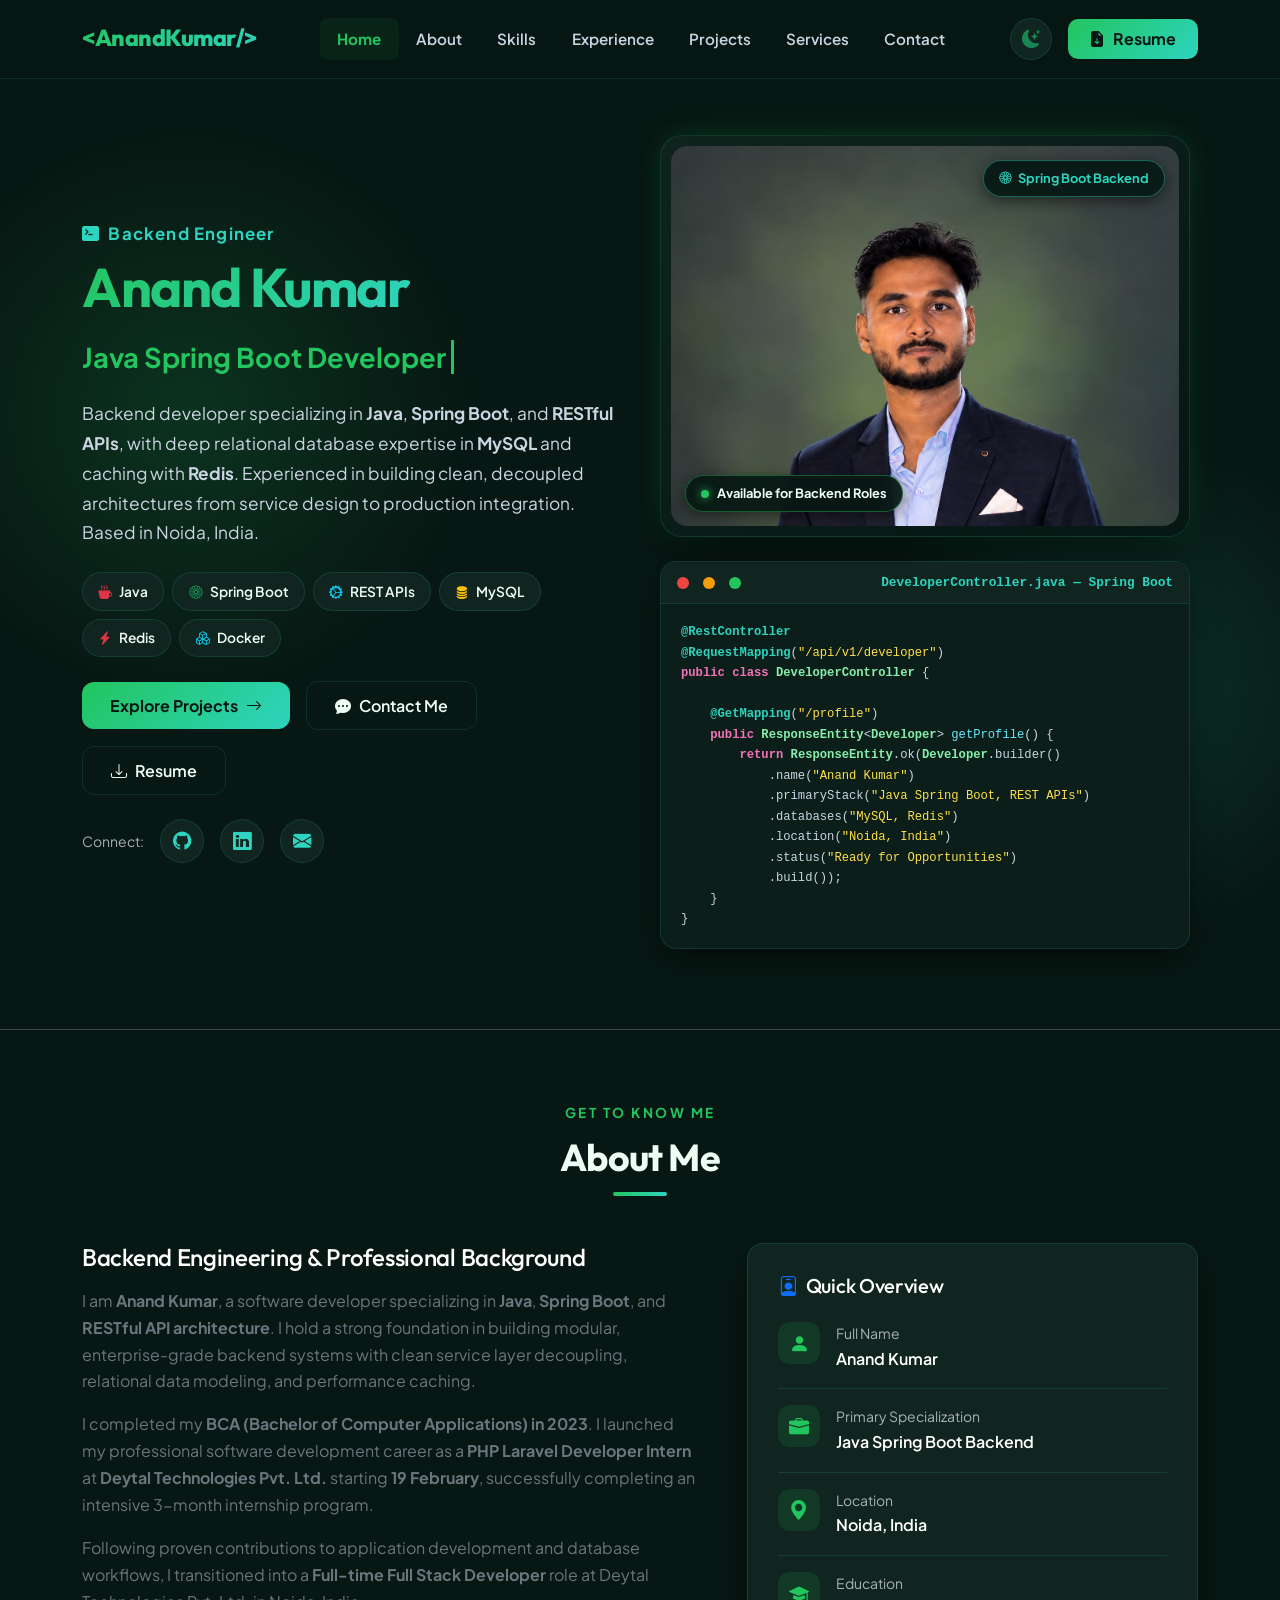
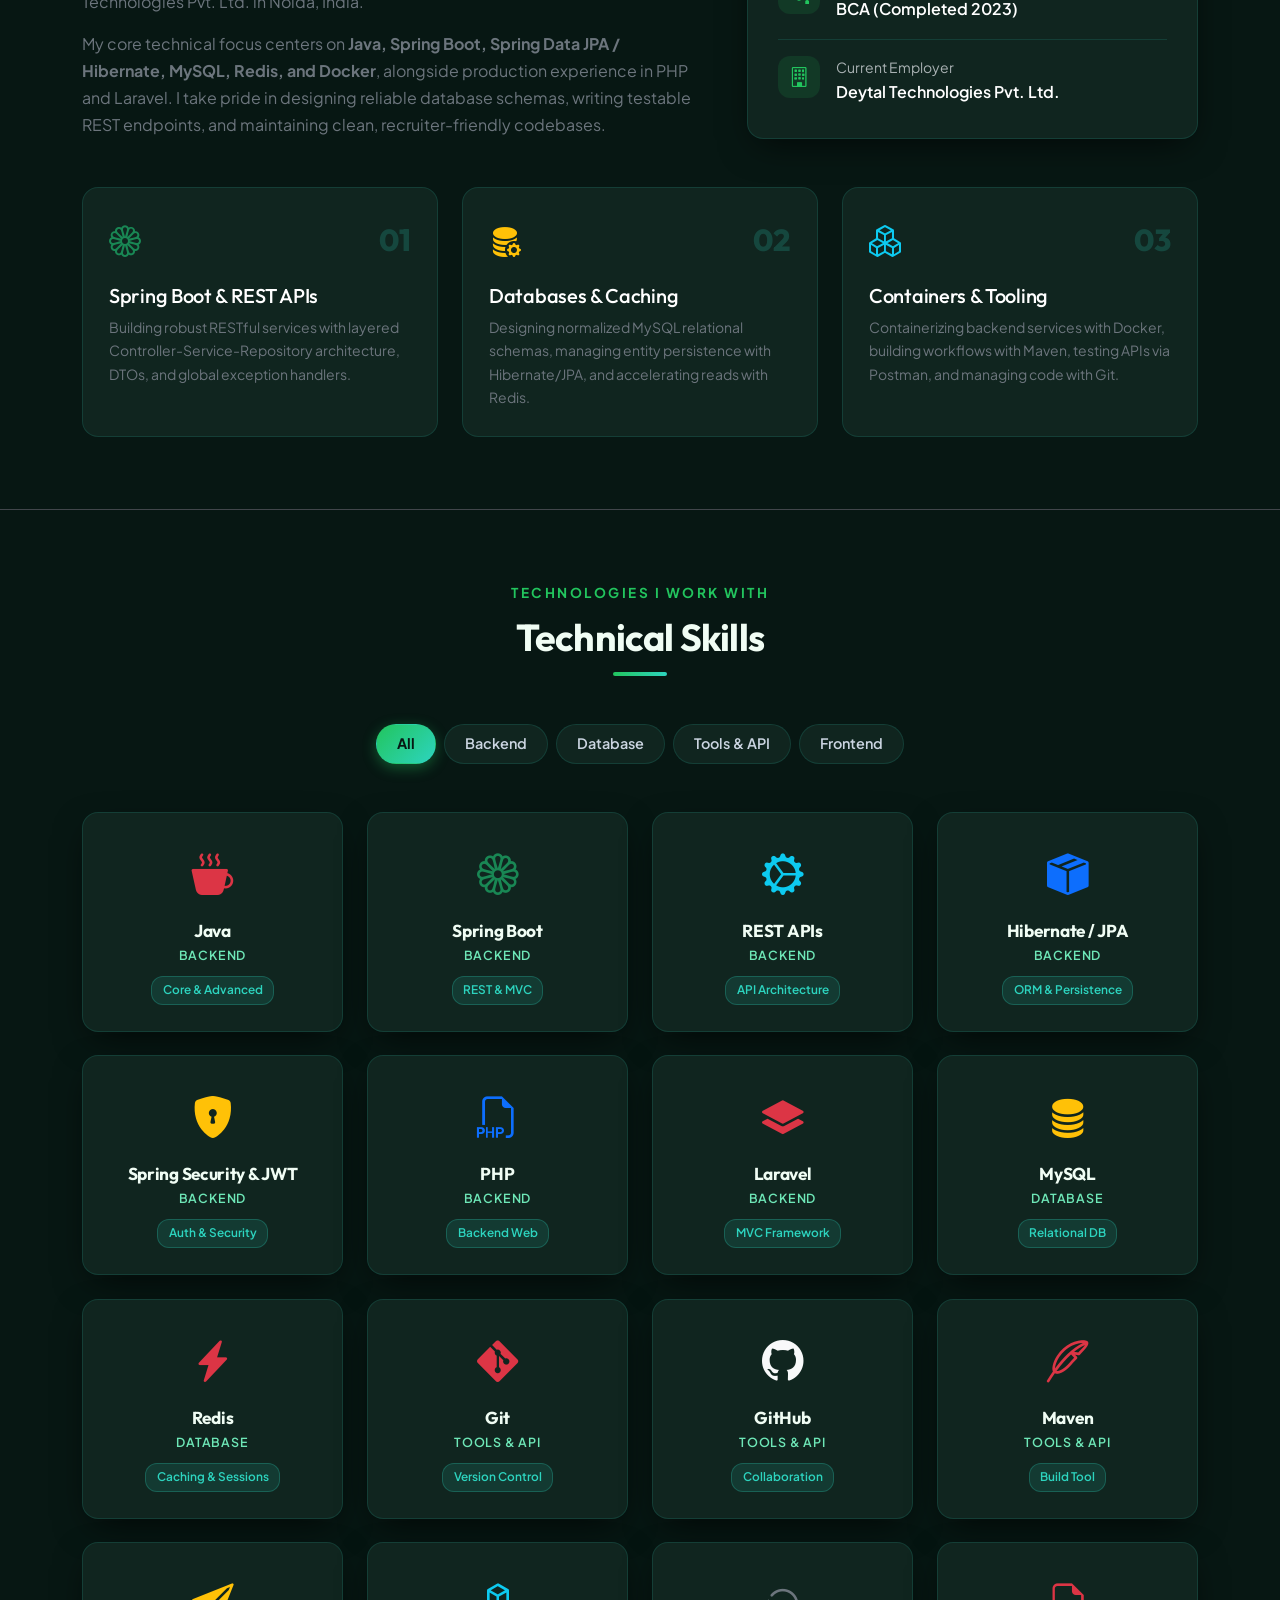
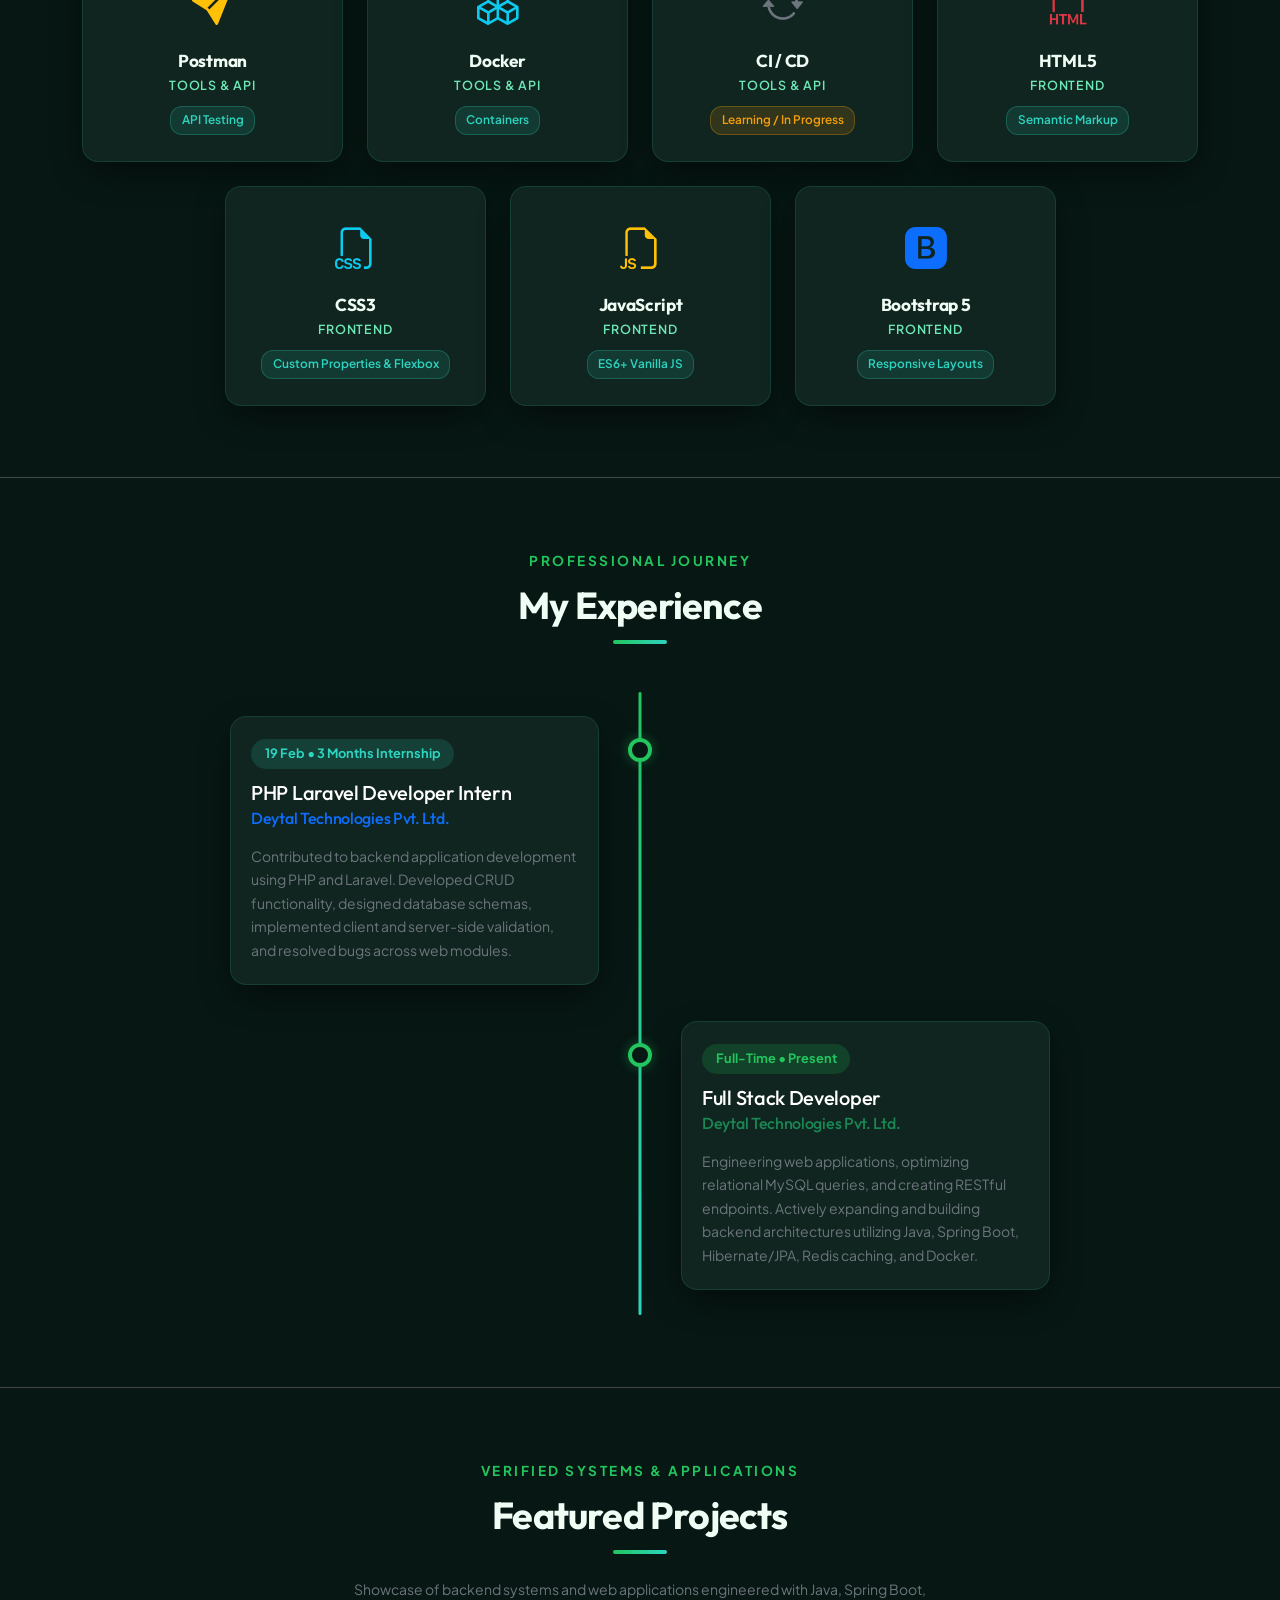
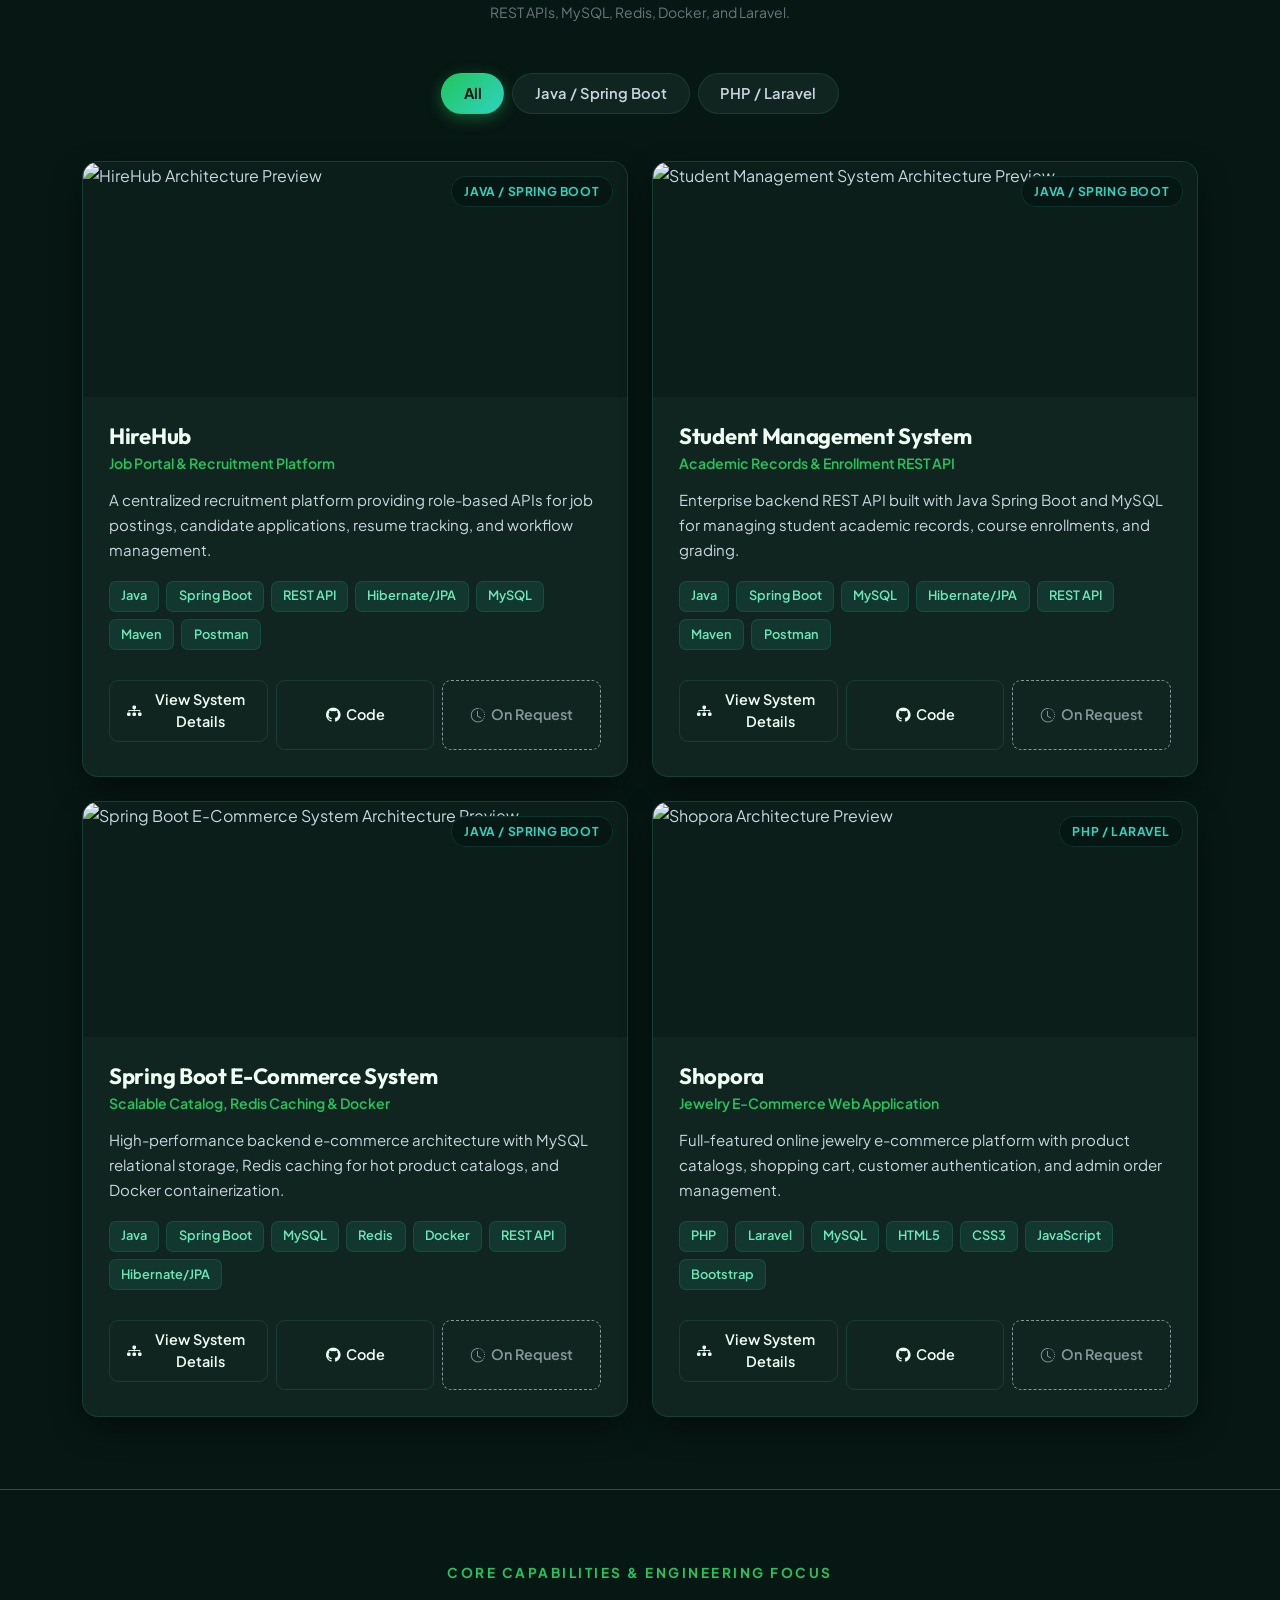
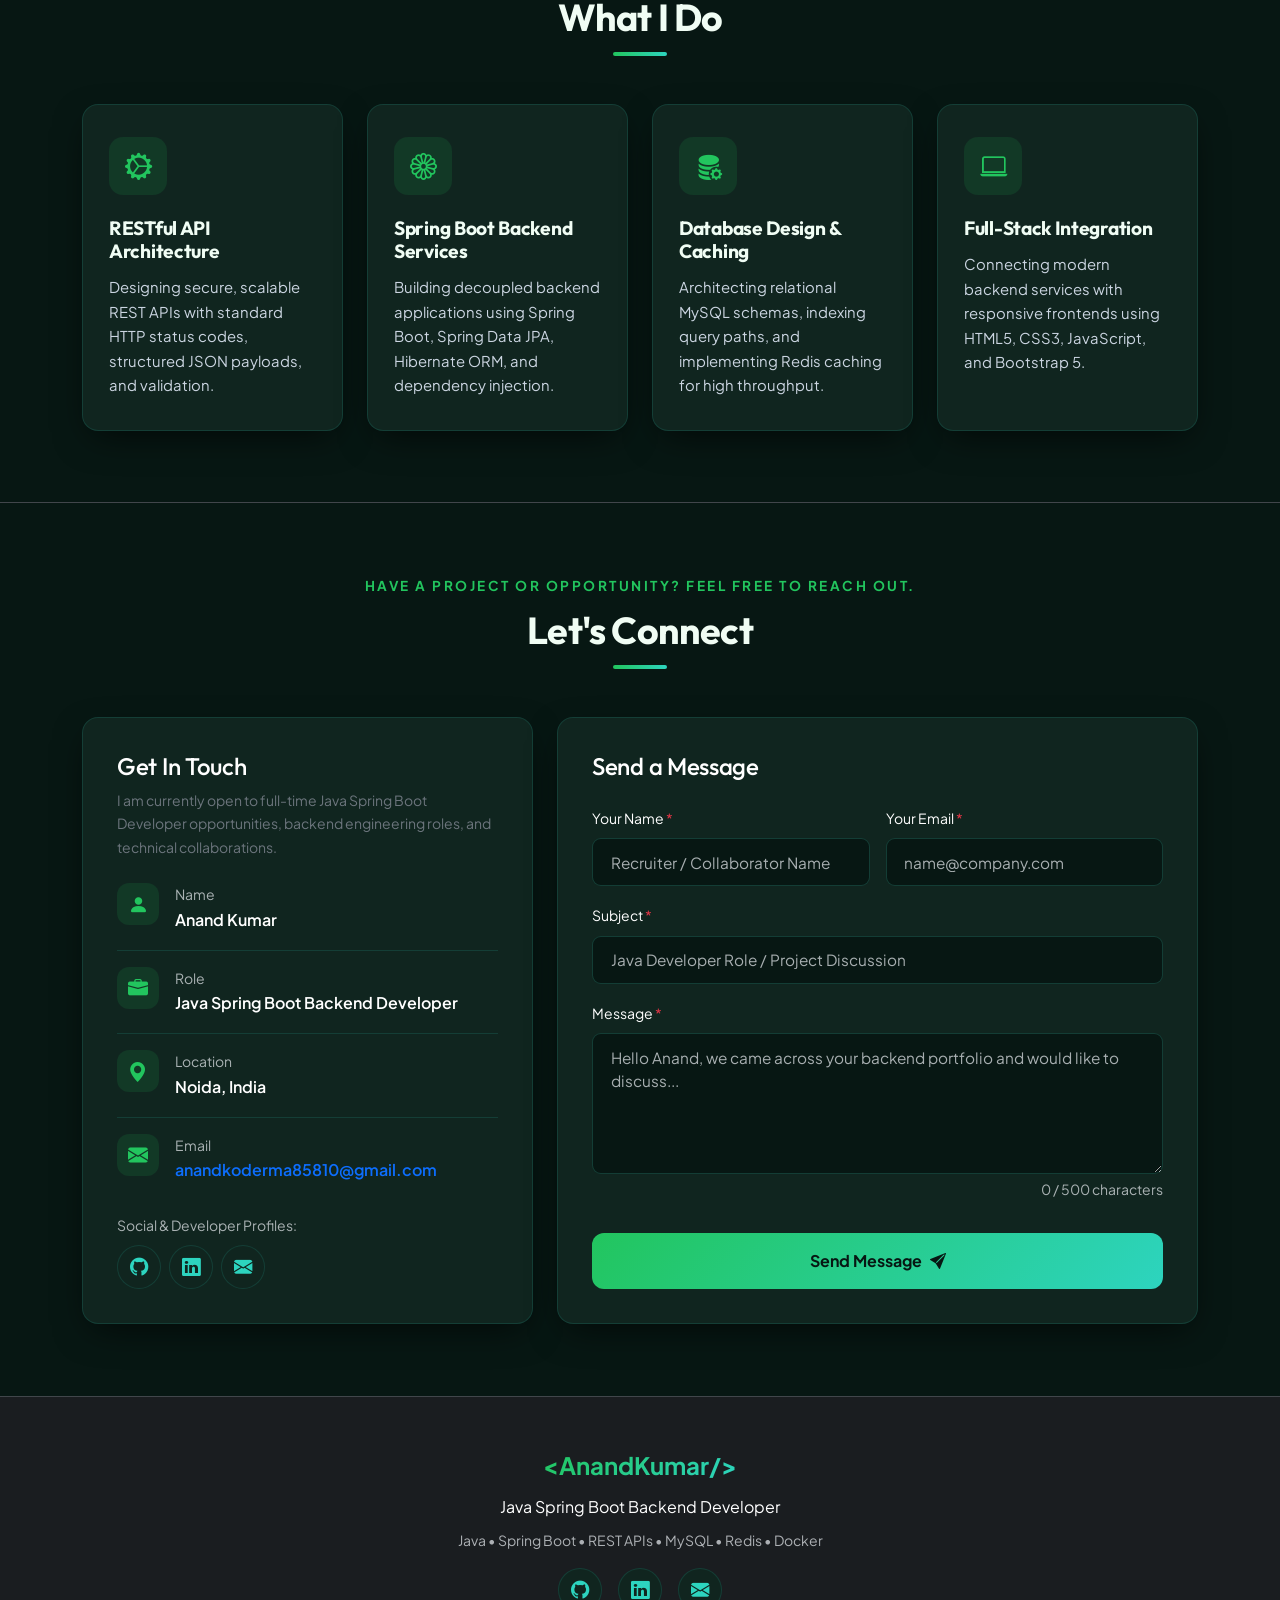
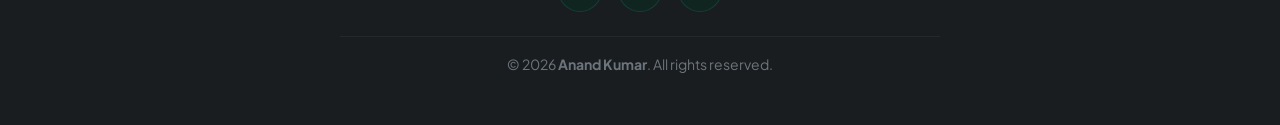
==== commit 7b26c7b8: "update my portfolio" ====
--- a/index.html
+++ b/index.html
@@ -186,9 +186,12 @@
                             </div>
 
                             <p class="hero-description animate-fade-up delay-2 mb-4">
-                                Backend developer specializing in <strong>Java</strong>, <strong>Spring Boot</strong>, and
-                                <strong>RESTful APIs</strong>, with deep relational database expertise in <strong>MySQL</strong>
-                                and caching with <strong>Redis</strong>. Experienced in building clean, decoupled architectures
+                                Backend developer specializing in <strong>Java</strong>, <strong>Spring Boot</strong>,
+                                and
+                                <strong>RESTful APIs</strong>, with deep relational database expertise in
+                                <strong>MySQL</strong>
+                                and caching with <strong>Redis</strong>. Experienced in building clean, decoupled
+                                architectures
                                 from service design to production integration. Based in Noida, India.
                             </p>
 
@@ -197,15 +200,18 @@
                                 class="d-flex flex-wrap gap-2 justify-content-center justify-content-lg-start animate-fade-up delay-3 mb-4">
                                 <span class="tech-badge"><i class="bi bi-cup-hot-fill text-danger"></i> Java</span>
                                 <span class="tech-badge"><i class="bi bi-flower1 text-success"></i> Spring Boot</span>
-                                <span class="tech-badge"><i class="bi bi-gear-wide-connected text-info"></i> REST APIs</span>
+                                <span class="tech-badge"><i class="bi bi-gear-wide-connected text-info"></i> REST
+                                    APIs</span>
                                 <span class="tech-badge"><i class="bi bi-database-fill text-warning"></i> MySQL</span>
-                                <span class="tech-badge"><i class="bi bi-lightning-charge-fill text-danger"></i> Redis</span>
+                                <span class="tech-badge"><i class="bi bi-lightning-charge-fill text-danger"></i>
+                                    Redis</span>
                                 <span class="tech-badge"><i class="bi bi-boxes text-info"></i> Docker</span>
                             </div>
 
                             <!-- CTA Buttons -->
                             <div
-                                class="d-flex flex-wrap gap-3 justify-content-center justify-content-lg-start align-items-center animate-fade-up delay-4 mb-4">
+                                class="d-flex flex-wrap gap-3 justify-content-center justify-content-lg-start
+                                align-items-center hero-cta-buttons animate-fade-up delay-4 mb-4">
                                 <a href="#projects"
                                     class="btn btn-primary-custom d-inline-flex align-items-center gap-2">
                                     <span>Explore Projects</span>
@@ -250,12 +256,11 @@
                             <!-- Profile Portrait Card -->
                             <div class="hero-profile-card">
                                 <div class="hero-profile-img-box">
-                                    <img src="assets/images/profile/anand-profile.png" 
-                                         alt="Anand Kumar - Java Spring Boot Backend Developer" 
-                                         class="hero-profile-img" 
-                                         loading="eager"
-                                         onerror="this.onerror=null; this.src='https://placehold.co/600x800/0f172a/38bdf8?text=Anand+Kumar';">
-                                    
+                                    <img src="assets/images/profile/anand-profile.png"
+                                        alt="Anand Kumar - Java Spring Boot Backend Developer" class="hero-profile-img"
+                                        loading="eager"
+                                        onerror="this.onerror=null; this.src='https://placehold.co/600x800/0f172a/38bdf8?text=Anand+Kumar';">
+
                                     <!-- Floating Status Indicator -->
                                     <div class="hero-status-pill">
                                         <span class="status-indicator-dot"></span>
@@ -279,7 +284,7 @@
                                     <span class="code-card-title">DeveloperController.java — Spring Boot</span>
                                 </div>
                                 <div class="code-card-body">
-<pre class="m-0"><code><span class="code-annotation">@RestController</span>
+                                    <pre class="m-0"><code><span class="code-annotation">@RestController</span>
 <span class="code-annotation">@RequestMapping</span>(<span class="code-string">"/api/v1/developer"</span>)
 <span class="code-keyword">public class</span> <span class="code-type">DeveloperController</span> {
 
@@ -318,24 +323,34 @@
                             <h3 class="h4 text-white mb-3">Backend Engineering &amp; Professional Background</h3>
                             <p class="text-secondary mb-3">
                                 I am <strong>Anand Kumar</strong>, a software developer specializing in
-                                <strong>Java</strong>, <strong>Spring Boot</strong>, and <strong>RESTful API architecture</strong>.
-                                I hold a strong foundation in building modular, enterprise-grade backend systems with clean
+                                <strong>Java</strong>, <strong>Spring Boot</strong>, and <strong>RESTful API
+                                    architecture</strong>.
+                                I hold a strong foundation in building modular, enterprise-grade backend systems with
+                                clean
                                 service layer decoupling, relational data modeling, and performance caching.
                             </p>
                             <p class="text-secondary mb-3">
-                                I completed my <strong>BCA (Bachelor of Computer Applications) in 2023</strong>. I launched my
-                                professional software development career as a <strong>PHP Laravel Developer Intern</strong> at
-                                <strong>Deytal Technologies Pvt. Ltd.</strong> starting <strong>19 February</strong>, successfully
+                                I completed my <strong>BCA (Bachelor of Computer Applications) in 2023</strong>. I
+                                launched my
+                                professional software development career as a <strong>PHP Laravel Developer
+                                    Intern</strong> at
+                                <strong>Deytal Technologies Pvt. Ltd.</strong> starting <strong>19 February</strong>,
+                                successfully
                                 completing an intensive 3-month internship program.
                             </p>
                             <p class="text-secondary mb-3">
-                                Following proven contributions to application development and database workflows, I transitioned into a
-                                <strong>Full-time Full Stack Developer</strong> role at Deytal Technologies Pvt. Ltd. in Noida, India.
+                                Following proven contributions to application development and database workflows, I
+                                transitioned into a
+                                <strong>Full-time Full Stack Developer</strong> role at Deytal Technologies Pvt. Ltd. in
+                                Noida, India.
                             </p>
                             <p class="text-secondary mb-0">
-                                My core technical focus centers on <strong>Java, Spring Boot, Spring Data JPA / Hibernate, MySQL, Redis,
-                                and Docker</strong>, alongside production experience in PHP and Laravel. I take pride in designing reliable
-                                database schemas, writing testable REST endpoints, and maintaining clean, recruiter-friendly codebases.
+                                My core technical focus centers on <strong>Java, Spring Boot, Spring Data JPA /
+                                    Hibernate, MySQL, Redis,
+                                    and Docker</strong>, alongside production experience in PHP and Laravel. I take
+                                pride in designing reliable
+                                database schemas, writing testable REST endpoints, and maintaining clean,
+                                recruiter-friendly codebases.
                             </p>
                         </div>
                     </div>
@@ -401,7 +416,8 @@
                                 <span class="highlight-number">01</span>
                             </div>
                             <h4 class="h5 text-white mb-2">Spring Boot &amp; REST APIs</h4>
-                            <p class="text-secondary small mb-0">Building robust RESTful services with layered Controller-Service-Repository architecture, DTOs, and global exception handlers.</p>
+                            <p class="text-secondary small mb-0">Building robust RESTful services with layered
+                                Controller-Service-Repository architecture, DTOs, and global exception handlers.</p>
                         </div>
                     </div>
 
@@ -412,7 +428,8 @@
                                 <span class="highlight-number">02</span>
                             </div>
                             <h4 class="h5 text-white mb-2">Databases &amp; Caching</h4>
-                            <p class="text-secondary small mb-0">Designing normalized MySQL relational schemas, managing entity persistence with Hibernate/JPA, and accelerating reads with Redis.</p>
+                            <p class="text-secondary small mb-0">Designing normalized MySQL relational schemas, managing
+                                entity persistence with Hibernate/JPA, and accelerating reads with Redis.</p>
                         </div>
                     </div>
 
@@ -423,7 +440,8 @@
                                 <span class="highlight-number">03</span>
                             </div>
                             <h4 class="h5 text-white mb-2">Containers &amp; Tooling</h4>
-                            <p class="text-secondary small mb-0">Containerizing backend services with Docker, building workflows with Maven, testing APIs via Postman, and managing code with Git.</p>
+                            <p class="text-secondary small mb-0">Containerizing backend services with Docker, building
+                                workflows with Maven, testing APIs via Postman, and managing code with Git.</p>
                         </div>
                     </div>
                 </div>
@@ -475,8 +493,10 @@
                             <h3 class="h5 text-white mb-1">PHP Laravel Developer Intern</h3>
                             <h4 class="h6 text-primary mb-3">Deytal Technologies Pvt. Ltd.</h4>
                             <p class="text-secondary small mb-0">
-                                Contributed to backend application development using PHP and Laravel. Developed CRUD functionality,
-                                designed database schemas, implemented client and server-side validation, and resolved bugs across web modules.
+                                Contributed to backend application development using PHP and Laravel. Developed CRUD
+                                functionality,
+                                designed database schemas, implemented client and server-side validation, and resolved
+                                bugs across web modules.
                             </p>
                         </div>
                     </div>
@@ -489,8 +509,10 @@
                             <h3 class="h5 text-white mb-1">Full Stack Developer</h3>
                             <h4 class="h6 text-success mb-3">Deytal Technologies Pvt. Ltd.</h4>
                             <p class="text-secondary small mb-0">
-                                Engineering web applications, optimizing relational MySQL queries, and creating RESTful endpoints.
-                                Actively expanding and building backend architectures utilizing Java, Spring Boot, Hibernate/JPA,
+                                Engineering web applications, optimizing relational MySQL queries, and creating RESTful
+                                endpoints.
+                                Actively expanding and building backend architectures utilizing Java, Spring Boot,
+                                Hibernate/JPA,
                                 Redis caching, and Docker.
                             </p>
                         </div>
@@ -543,7 +565,8 @@
                             </div>
                             <h3 class="service-title">RESTful API Architecture</h3>
                             <p class="service-description">
-                                Designing secure, scalable REST APIs with standard HTTP status codes, structured JSON payloads, and validation.
+                                Designing secure, scalable REST APIs with standard HTTP status codes, structured JSON
+                                payloads, and validation.
                             </p>
                         </div>
                     </div>
@@ -555,7 +578,8 @@
                             </div>
                             <h3 class="service-title">Spring Boot Backend Services</h3>
                             <p class="service-description">
-                                Building decoupled backend applications using Spring Boot, Spring Data JPA, Hibernate ORM, and dependency injection.
+                                Building decoupled backend applications using Spring Boot, Spring Data JPA, Hibernate
+                                ORM, and dependency injection.
                             </p>
                         </div>
                     </div>
@@ -567,7 +591,8 @@
                             </div>
                             <h3 class="service-title">Database Design &amp; Caching</h3>
                             <p class="service-description">
-                                Architecting relational MySQL schemas, indexing query paths, and implementing Redis caching for high throughput.
+                                Architecting relational MySQL schemas, indexing query paths, and implementing Redis
+                                caching for high throughput.
                             </p>
                         </div>
                     </div>
@@ -579,7 +604,8 @@
                             </div>
                             <h3 class="service-title">Full-Stack Integration</h3>
                             <p class="service-description">
-                                Connecting modern backend services with responsive frontends using HTML5, CSS3, JavaScript, and Bootstrap 5.
+                                Connecting modern backend services with responsive frontends using HTML5, CSS3,
+                                JavaScript, and Bootstrap 5.
                             </p>
                         </div>
                     </div>
@@ -601,7 +627,8 @@
                             <div>
                                 <h3 class="h4 text-white mb-2">Get In Touch</h3>
                                 <p class="text-secondary small mb-4">
-                                    I am currently open to full-time Java Spring Boot Developer opportunities, backend engineering roles, and technical collaborations.
+                                    I am currently open to full-time Java Spring Boot Developer opportunities, backend
+                                    engineering roles, and technical collaborations.
                                 </p>
 
                                 <div class="d-flex flex-column gap-3 mb-4">
@@ -617,7 +644,8 @@
                                         <div class="info-icon"><i class="bi bi-briefcase-fill"></i></div>
                                         <div>
                                             <small class="text-muted d-block">Role</small>
-                                            <span class="text-white fw-semibold">Java Spring Boot Backend Developer</span>
+                                            <span class="text-white fw-semibold">Java Spring Boot Backend
+                                                Developer</span>
                                         </div>
                                     </div>
 
@@ -631,94 +659,103 @@
 
                                     <div class="info-item">
                                         <div class="info-icon"><i class="bi bi-envelope-fill"></i></div>
-                                        <div>
-                                            <small class="text-muted d-block">Email</small>
-                                            <a href="mailto:anandkoderma85810@gmail.com"
-                                                class="text-primary text-decoration-none fw-semibold">anandkoderma85810@gmail.com</a>
-                                        </div>
-                                    </div>
-                                </div>
-                            </div>
-
-                            <div>
-                                <p class="text-muted small mb-2">Social &amp; Developer Profiles:</p>
-                                <div class="d-flex align-items-center gap-2">
-                                    <a href="https://github.com/anandkumar85810" target="_blank"
-                                        rel="noopener noreferrer" class="social-icon-btn" aria-label="GitHub Profile">
-                                        <i class="bi bi-github"></i>
-                                    </a>
-                                    <a href="https://www.linkedin.com/in/anand-kumar-52b775331" target="_blank"
-                                        rel="noopener noreferrer" class="social-icon-btn" aria-label="LinkedIn Profile">
-                                        <i class="bi bi-linkedin"></i>
-                                    </a>
-                                    <a href="mailto:anandkoderma85810@gmail.com" class="social-icon-btn"
-                                        aria-label="Send Email">
-                                        <i class="bi bi-envelope-fill"></i>
-                                    </a>
-                                </div>
-                            </div>
-                        </div>
-                    </div>
-
-                    <div class="col-12 col-lg-7 reveal-right">
-                        <div class="contact-form-card">
-                            <h3 class="h4 text-white mb-4">Send a Message</h3>
-
-                            <form id="contact-form" novalidate>
-                                <div class="row g-3">
-                                    <div class="col-12 col-md-6">
-                                        <label for="name" class="form-label text-white small font-semibold">Your Name
-                                            <span class="text-danger">*</span></label>
-                                        <input type="text" class="form-control custom-form-control" id="name"
-                                            name="name" placeholder="Recruiter / Collaborator Name" required>
-                                        <div class="invalid-feedback">Please enter your name.</div>
-                                    </div>
-
-                                    <div class="col-12 col-md-6">
-                                        <label for="email" class="form-label text-white small font-semibold">Your Email
-                                            <span class="text-danger">*</span></label>
-                                        <input type="email" class="form-control custom-form-control" id="email"
-                                            name="email" placeholder="name@company.com" required>
-                                        <div class="invalid-feedback">Please enter a valid email address.</div>
-                                    </div>
-
-                                    <div class="col-12">
-                                        <label for="subject" class="form-label text-white small font-semibold">Subject
-                                            <span class="text-danger">*</span></label>
-                                        <input type="text" class="form-control custom-form-control" id="subject"
-                                            name="subject" placeholder="Java Developer Role / Project Discussion" required>
-                                        <div class="invalid-feedback">Please enter a subject.</div>
-                                    </div>
-
-                                    <div class="col-12">
-                                        <label for="message" class="form-label text-white small font-semibold">Message
-                                            <span class="text-danger">*</span></label>
-                                        <textarea class="form-control custom-form-control" id="message" name="message"
-                                            rows="5" maxlength="500"
-                                            placeholder="Hello Anand, we came across your backend portfolio and would like to discuss..."
-                                            required></textarea>
-                                        <div id="message-counter" class="text-end small text-muted mt-1">0 / 500
-                                            characters</div>
-                                        <div class="invalid-feedback">Message must be at least 10 characters long.</div>
-                                    </div>
-
-                                    <div class="col-12">
-                                        <div id="form-feedback"></div>
-                                    </div>
-
-                                    <div class="col-12 mt-3">
-                                        <button type="submit"
-                                            class="btn btn-primary-custom w-100 py-3 d-flex align-items-center justify-content-center gap-2">
-                                            <span>Send Message</span>
-                                            <i class="bi bi-send-fill"></i>
-                                        </button>
-                                    </div>
-                                </div>
-                            </form>
-                        </div>
-                    </div>
-                </div>
-            </div>
+                                            <div class="overflow-hidden">
+                                                <small class="text-muted d-block">Email</small>
+                                                <a href="mailto:anandkoderma85810@gmail.com"
+                                                class="text-primary text-decoration-none fw-semibold
+                                                text-break">anandkoderma85810@gmail.com</a>
+                                            </div>
+                                        </div>
+                                    </div>
+                                </div>
+
+                                <div>
+                                    <p class="text-muted small mb-2">Social &amp; Developer Profiles:</p>
+                                    <div class="d-flex align-items-center gap-2">
+                                        <a href="https://github.com/anandkumar85810" target="_blank"
+                                            rel="noopener noreferrer" class="social-icon-btn"
+                                            aria-label="GitHub Profile">
+                                            <i class="bi bi-github"></i>
+                                        </a>
+                                        <a href="https://www.linkedin.com/in/anand-kumar-52b775331" target="_blank"
+                                            rel="noopener noreferrer" class="social-icon-btn"
+                                            aria-label="LinkedIn Profile">
+                                            <i class="bi bi-linkedin"></i>
+                                        </a>
+                                        <a href="mailto:anandkoderma85810@gmail.com" class="social-icon-btn"
+                                            aria-label="Send Email">
+                                            <i class="bi bi-envelope-fill"></i>
+                                        </a>
+                                    </div>
+                                </div>
+                            </div>
+                        </div>
+
+                        <div class="col-12 col-lg-7 reveal-right">
+                            <div class="contact-form-card">
+                                <h3 class="h4 text-white mb-4">Send a Message</h3>
+
+                                <form id="contact-form" novalidate>
+                                    <div class="row g-3">
+                                        <div class="col-12 col-md-6">
+                                            <label for="name" class="form-label text-white small font-semibold">Your
+                                                Name
+                                                <span class="text-danger">*</span></label>
+                                            <input type="text" class="form-control custom-form-control" id="name"
+                                                name="name" placeholder="Recruiter / Collaborator Name" required>
+                                            <div class="invalid-feedback">Please enter your name.</div>
+                                        </div>
+
+                                        <div class="col-12 col-md-6">
+                                            <label for="email" class="form-label text-white small font-semibold">Your
+                                                Email
+                                                <span class="text-danger">*</span></label>
+                                            <input type="email" class="form-control custom-form-control" id="email"
+                                                name="email" placeholder="name@company.com" required>
+                                            <div class="invalid-feedback">Please enter a valid email address.</div>
+                                        </div>
+
+                                        <div class="col-12">
+                                            <label for="subject"
+                                                class="form-label text-white small font-semibold">Subject
+                                                <span class="text-danger">*</span></label>
+                                            <input type="text" class="form-control custom-form-control" id="subject"
+                                                name="subject" placeholder="Java Developer Role / Project Discussion"
+                                                required>
+                                            <div class="invalid-feedback">Please enter a subject.</div>
+                                        </div>
+
+                                        <div class="col-12">
+                                            <label for="message"
+                                                class="form-label text-white small font-semibold">Message
+                                                <span class="text-danger">*</span></label>
+                                            <textarea class="form-control custom-form-control" id="message"
+                                                name="message" rows="5" maxlength="500"
+                                                placeholder="Hello Anand, we came across your backend portfolio and would like to discuss..."
+                                                required></textarea>
+                                            <div id="message-counter" class="text-end small text-muted mt-1">0 / 500
+                                                characters</div>
+                                            <div class="invalid-feedback">Message must be at least 10 characters long.
+                                            </div>
+                                        </div>
+
+                                        <div class="col-12">
+                                            <div id="form-feedback"></div>
+                                        </div>
+
+                                        <div class="col-12 mt-3">
+                                            <button type="submit"
+                                                class="btn btn-primary-custom w-100 py-3 d-flex align-items-center justify-content-center gap-2">
+                                                <span>Send Message</span>
+                                                <i class="bi bi-send-fill"></i>
+                                            </button>
+                                        </div>
+                                    </div>
+                                </form>
+                            </div>
+                        </div>
+                    </div>
+                </div>
         </section>
     </main>
 
@@ -789,7 +826,8 @@
                 <span class="gradient-text fs-4 fw-bold">&lt;AnandKumar/&gt;</span>
             </a>
             <p class="text-white mb-2 font-semibold">Java Spring Boot Backend Developer</p>
-            <p class="text-muted small mb-3">Java &bull; Spring Boot &bull; REST APIs &bull; MySQL &bull; Redis &bull; Docker</p>
+            <p class="text-muted small mb-3">Java &bull; Spring Boot &bull; REST APIs &bull; MySQL &bull; Redis &bull;
+                Docker</p>
 
             <div class="d-flex justify-content-center align-items-center gap-3 mb-4">
                 <a href="https://github.com/anandkumar85810" target="_blank" rel="noopener noreferrer"
--- a/css/style.css
+++ b/css/style.css
@@ -7,25 +7,37 @@
 /* 1. CSS Custom Properties (Theme Tokens) */
 :root {
   /* Core Deep Green / Navy Palette */
-  --bg-primary: #071713;          /* Ultra-deep obsidian green/navy */
-  --bg-secondary: #0b1e19;        /* Secondary dark forest depth */
-  --bg-card: #10251f;             /* Elevated card surface */
-  --bg-card-hover: #16362d;       /* Card hover state */
+  --bg-primary: #071713;
+  /* Ultra-deep obsidian green/navy */
+  --bg-secondary: #0b1e19;
+  /* Secondary dark forest depth */
+  --bg-card: #10251f;
+  /* Elevated card surface */
+  --bg-card-hover: #16362d;
+  /* Card hover state */
   --bg-glass: rgba(7, 23, 19, 0.90);
 
   /* Primary Brand Accents */
-  --primary-color: #22c55e;        /* Vibrant Spring Boot Green */
+  --primary-color: #22c55e;
+  /* Vibrant Spring Boot Green */
   --primary-glow: rgba(34, 197, 94, 0.38);
-  --accent-teal: #2dd4bf;         /* Tech API Teal */
+  --accent-teal: #2dd4bf;
+  /* Tech API Teal */
   --teal-glow: rgba(45, 212, 191, 0.35);
-  --accent-cyan: #38bdf8;         /* Cloud / Docker Cyan */
-  --accent-amber: #f59e0b;        /* Database Amber */
+  --accent-cyan: #38bdf8;
+  /* Cloud / Docker Cyan */
+  --accent-amber: #f59e0b;
+  /* Database Amber */
 
   /* Text Colors */
-  --text-primary: #f0fdf4;        /* Crisp high-contrast soft white */
-  --text-secondary: #99f6e4;      /* Soft teal/mint secondary text */
-  --text-body: #cbd5e1;           /* Highly legible slate-light for paragraphs */
-  --text-muted: #6ee7b7;          /* Soft green-mint muted text */
+  --text-primary: #f0fdf4;
+  /* Crisp high-contrast soft white */
+  --text-secondary: #99f6e4;
+  /* Soft teal/mint secondary text */
+  --text-body: #cbd5e1;
+  /* Highly legible slate-light for paragraphs */
+  --text-muted: #6ee7b7;
+  /* Soft green-mint muted text */
 
   /* Borders & Shadows */
   --border-color: rgba(45, 212, 191, 0.14);
@@ -61,13 +73,18 @@
 }
 
 /* 2. Global Resets & Base Styles */
-*, *::before, *::after {
+*,
+*::before,
+*::after {
   box-sizing: border-box;
 }
 
 html {
   scroll-behavior: smooth;
   scroll-padding-top: 85px;
+  overflow-x: hidden;
+  width: 100%;
+  max-width: 100vw;
 }
 
 body {
@@ -76,11 +93,37 @@
   color: var(--text-body);
   line-height: 1.68;
   overflow-x: hidden;
+  width: 100%;
+  max-width: 100vw;
+  position: relative;
   transition: background-color var(--transition-speed), color var(--transition-speed);
 }
 
+main,
+section,
+header,
+footer {
+  width: 100%;
+  max-width: 100%;
+  overflow-x: clip;
+}
+
+main,
+section,
+header,
+footer {
+  width: 100%;
+  max-width: 100%;
+  overflow-x: clip;
+}
+
 /* Headings */
-h1, h2, h3, h4, h5, h6 {
+h1,
+h2,
+h3,
+h4,
+h5,
+h6 {
   font-family: var(--font-heading);
   font-weight: 700;
   color: var(--text-primary);
@@ -137,14 +180,23 @@
 }
 
 /* Custom Scrollbar */
-::-webkit-scrollbar { width: 10px; }
-::-webkit-scrollbar-track { background: var(--bg-primary); }
+::-webkit-scrollbar {
+  width: 10px;
+}
+
+::-webkit-scrollbar-track {
+  background: var(--bg-primary);
+}
+
 ::-webkit-scrollbar-thumb {
   background: var(--bg-card);
   border-radius: 5px;
   border: 2px solid var(--bg-primary);
 }
-::-webkit-scrollbar-thumb:hover { background: var(--primary-color); }
+
+::-webkit-scrollbar-thumb:hover {
+  background: var(--primary-color);
+}
 
 /* ==========================================================================
    SCROLL PROGRESS BAR
@@ -209,13 +261,16 @@
   border-bottom: 1px solid var(--border-color);
   padding: 0.9rem 0;
   transition: background-color var(--transition-speed), border-color var(--transition-speed);
-}
+  width: 100%;
+}
+
 .custom-navbar .navbar-brand {
   font-family: var(--font-heading);
   font-weight: 800;
   font-size: 1.45rem;
   letter-spacing: -0.5px;
 }
+
 .custom-navbar .nav-link {
   color: var(--text-body);
   font-weight: 600;
@@ -224,13 +279,68 @@
   transition: color var(--transition-speed);
   border-radius: 8px;
 }
+
 .custom-navbar .nav-link:hover,
 .custom-navbar .nav-link.active {
   color: var(--primary-color);
 }
+
 .custom-navbar .nav-link.active {
   font-weight: 700;
   background-color: rgba(34, 197, 94, 0.08);
+}
+
+/* Navbar Mobile Hamburger Toggler */
+.navbar-toggler {
+  padding: 0.32rem 0.55rem;
+  border-radius: 10px;
+  border: 1px solid var(--border-color) !important;
+  background-color: var(--bg-card) !important;
+  transition: all var(--transition-speed);
+  display: inline-flex;
+  align-items: center;
+  justify-content: center;
+}
+
+.navbar-toggler:hover,
+.navbar-toggler:focus {
+  border-color: var(--primary-color) !important;
+  background-color: var(--bg-card-hover) !important;
+  box-shadow: 0 0 12px var(--primary-glow) !important;
+  outline: none;
+}
+
+.navbar-toggler i {
+  color: var(--text-primary);
+  font-size: 1.7rem !important;
+  display: block;
+  line-height: 1;
+}
+
+/* Mobile Navbar Dropdown Collapse */
+@media (max-width: 991.98px) {
+  .custom-navbar .navbar-collapse {
+    background: var(--bg-card);
+    border: 1px solid var(--border-color);
+    border-radius: var(--border-radius);
+    padding: 1.25rem 1rem;
+    margin-top: 0.85rem;
+    box-shadow: 0 16px 40px rgba(0, 0, 0, 0.7), 0 0 20px rgba(34, 197, 94, 0.12);
+  }
+
+  .custom-navbar .navbar-nav {
+    text-align: center;
+    gap: 4px;
+  }
+
+  .custom-navbar .nav-link {
+    padding: 0.7rem 1rem !important;
+  }
+
+  .custom-navbar .navbar-collapse .d-flex {
+    justify-content: center;
+    width: 100%;
+  }
 }
 
 /* Theme Toggle Button */
@@ -248,6 +358,7 @@
   transition: all var(--transition-speed);
   cursor: pointer;
 }
+
 .btn-theme-toggle:hover {
   color: var(--primary-color);
   border-color: var(--primary-color);
@@ -267,6 +378,7 @@
   display: inline-flex;
   align-items: center;
 }
+
 .btn-resume:hover {
   transform: translateY(-2px);
   box-shadow: 0 4px 18px var(--primary-glow);
@@ -285,6 +397,7 @@
   align-items: center;
   overflow: hidden;
 }
+
 .hero-bg-glow {
   position: absolute;
   top: 12%;
@@ -296,6 +409,7 @@
   pointer-events: none;
   z-index: 0;
 }
+
 .hero-bg-glow-2 {
   position: absolute;
   bottom: 8%;
@@ -307,6 +421,7 @@
   pointer-events: none;
   z-index: 0;
 }
+
 .relative-z {
   position: relative;
   z-index: 1;
@@ -319,20 +434,26 @@
   margin-bottom: 0.6rem;
   letter-spacing: 1.2px;
 }
+
 .hero-title {
   font-size: 3.4rem;
   letter-spacing: -1.4px;
   margin-bottom: 0.85rem;
   line-height: 1.1;
 }
+
 .hero-role-wrapper {
   font-size: 1.7rem;
   font-weight: 700;
-  min-height: 48px;
+  min-height: 52px;
   color: var(--primary-color);
   display: flex;
   align-items: center;
-}
+  flex-wrap: wrap;
+  justify-content: flex-start;
+  word-break: break-word;
+}
+
 .typing-cursor {
   display: inline-block;
   width: 3px;
@@ -341,9 +462,17 @@
   margin-left: 5px;
   animation: blink 0.8s infinite;
 }
+
 @keyframes blink {
-  0%, 100% { opacity: 1; }
-  50% { opacity: 0; }
+
+  0%,
+  100% {
+    opacity: 1;
+  }
+
+  50% {
+    opacity: 0;
+  }
 }
 
 .hero-description {
@@ -366,6 +495,7 @@
   gap: 7px;
   transition: border-color var(--transition-speed), transform var(--transition-speed), background-color var(--transition-speed);
 }
+
 .tech-badge:hover {
   border-color: var(--primary-color);
   background-color: var(--bg-card-hover);
@@ -382,6 +512,7 @@
   text-decoration: none;
   transition: all var(--transition-speed);
 }
+
 .btn-primary-custom:hover {
   color: #071713;
   transform: translateY(-3px);
@@ -398,6 +529,7 @@
   text-decoration: none;
   transition: all var(--transition-speed);
 }
+
 .btn-outline-custom:hover {
   background-color: var(--bg-card-hover);
   border-color: var(--accent-teal);
@@ -419,6 +551,7 @@
   transition: all var(--transition-speed);
   text-decoration: none;
 }
+
 .social-icon-btn:hover {
   background-color: var(--primary-color);
   color: #071713;
@@ -436,6 +569,8 @@
   flex-direction: column;
   gap: 1.5rem;
   max-width: 530px;
+  width: 100%;
+  min-width: 0;
   margin: 0 auto;
 }
 
@@ -447,8 +582,11 @@
   padding: 10px;
   box-shadow: 0 20px 45px -15px rgba(0, 0, 0, 0.8), 0 0 35px -10px var(--primary-glow);
   overflow: hidden;
+  max-width: 100%;
+  min-width: 0;
   transition: transform var(--transition-speed), border-color var(--transition-speed), box-shadow var(--transition-speed);
 }
+
 .hero-profile-card:hover {
   transform: translateY(-4px);
   border-color: var(--border-hover);
@@ -463,6 +601,7 @@
   overflow: hidden;
   background-color: #05100d;
 }
+
 .hero-profile-img {
   width: 100%;
   height: 100%;
@@ -470,6 +609,7 @@
   object-position: top center;
   transition: transform 0.6s cubic-bezier(0.16, 1, 0.3, 1);
 }
+
 .hero-profile-card:hover .hero-profile-img {
   transform: scale(1.03);
 }
@@ -478,6 +618,7 @@
   position: absolute;
   bottom: 14px;
   left: 14px;
+  max-width: calc(100% - 28px);
   background: rgba(7, 23, 19, 0.92);
   backdrop-filter: blur(10px);
   -webkit-backdrop-filter: blur(10px);
@@ -491,7 +632,11 @@
   align-items: center;
   gap: 8px;
   box-shadow: 0 4px 15px rgba(0, 0, 0, 0.5);
-}
+  white-space: nowrap;
+  overflow: hidden;
+  text-overflow: ellipsis;
+}
+
 .status-indicator-dot {
   width: 8px;
   height: 8px;
@@ -500,15 +645,26 @@
   box-shadow: 0 0 10px #22c55e;
   animation: pulse-dot 2s infinite;
 }
+
 @keyframes pulse-dot {
-  0%, 100% { opacity: 1; transform: scale(1); }
-  50% { opacity: 0.4; transform: scale(0.8); }
+
+  0%,
+  100% {
+    opacity: 1;
+    transform: scale(1);
+  }
+
+  50% {
+    opacity: 0.4;
+    transform: scale(0.8);
+  }
 }
 
 .hero-specialty-pill {
   position: absolute;
   top: 14px;
   right: 14px;
+  max-width: calc(100% - 28px);
   background: rgba(7, 23, 19, 0.92);
   backdrop-filter: blur(10px);
   -webkit-backdrop-filter: blur(10px);
@@ -522,6 +678,9 @@
   align-items: center;
   gap: 6px;
   box-shadow: 0 4px 15px rgba(0, 0, 0, 0.5);
+  white-space: nowrap;
+  overflow: hidden;
+  text-overflow: ellipsis;
 }
 
 /* Spring Boot Code Card */
@@ -534,46 +693,99 @@
   font-family: var(--font-code);
   position: relative;
   z-index: 1;
+  min-width: 0;
+  max-width: 100%;
+  width: 100%;
   transition: border-color var(--transition-speed), box-shadow var(--transition-speed);
 }
+
 .code-card:hover {
   border-color: var(--border-hover);
   box-shadow: var(--glow-shadow);
 }
+
 .code-card-header {
   background-color: var(--bg-card);
   padding: 10px 16px;
   display: flex;
   align-items: center;
   border-bottom: 1px solid var(--border-color);
-}
+  min-width: 0;
+  max-width: 100%;
+  gap: 8px;
+}
+
 .mac-dot {
   width: 12px;
   height: 12px;
   border-radius: 50%;
   display: inline-block;
   margin-right: 6px;
-}
-.mac-dot.red { background-color: #ef4444; }
-.mac-dot.yellow { background-color: #f59e0b; }
-.mac-dot.green { background-color: #22c55e; }
+  flex-shrink: 0;
+}
+
+.mac-dot.red {
+  background-color: #ef4444;
+}
+
+.mac-dot.yellow {
+  background-color: #f59e0b;
+}
+
+.mac-dot.green {
+  background-color: #22c55e;
+}
+
 .code-card-title {
   font-size: 0.8rem;
   color: var(--accent-teal);
   margin-left: auto;
   font-weight: 600;
-}
+  min-width: 0;
+  white-space: nowrap;
+  overflow: hidden;
+  text-overflow: ellipsis;
+}
+
 .code-card-body {
   padding: 18px 20px;
   font-size: 0.87rem;
   line-height: 1.68;
   overflow-x: auto;
-}
-.code-keyword { color: #f472b6; font-weight: 600; }
-.code-annotation { color: #2dd4bf; font-weight: 600; }
-.code-type { color: #86efac; font-weight: 600; }
-.code-variable { color: #67e8f9; }
-.code-string { color: #fde047; }
+  min-width: 0;
+  max-width: 100%;
+  -webkit-overflow-scrolling: touch;
+}
+
+.code-card-body pre {
+  margin: 0;
+  white-space: pre;
+  word-wrap: normal;
+  max-width: 100%;
+}
+
+.code-keyword {
+  color: #f472b6;
+  font-weight: 600;
+}
+
+.code-annotation {
+  color: #2dd4bf;
+  font-weight: 600;
+}
+
+.code-type {
+  color: #86efac;
+  font-weight: 600;
+}
+
+.code-variable {
+  color: #67e8f9;
+}
+
+.code-string {
+  color: #fde047;
+}
 
 /* ==========================================================================
    5. ABOUT SECTION STYLES
@@ -586,6 +798,7 @@
   box-shadow: var(--card-shadow);
   height: 100%;
 }
+
 .info-item {
   display: flex;
   align-items: flex-start;
@@ -593,10 +806,12 @@
   padding-bottom: 16px;
   border-bottom: 1px solid var(--border-color);
 }
+
 .info-item:last-child {
   border-bottom: none;
   padding-bottom: 0;
 }
+
 .info-icon {
   width: 42px;
   height: 42px;
@@ -609,6 +824,7 @@
   font-size: 1.25rem;
   flex-shrink: 0;
 }
+
 .highlight-card {
   background-color: var(--bg-card);
   border: 1px solid var(--border-color);
@@ -617,11 +833,13 @@
   height: 100%;
   transition: transform var(--transition-speed), box-shadow var(--transition-speed), border-color var(--transition-speed);
 }
+
 .highlight-card:hover {
   transform: translateY(-5px);
   border-color: var(--primary-color);
   box-shadow: 0 12px 28px rgba(34, 197, 94, 0.22);
 }
+
 .highlight-number {
   font-size: 1.9rem;
   font-family: var(--font-heading);
@@ -638,31 +856,38 @@
   margin: 0 auto;
   padding: 24px 0;
 }
+
 .timeline::before {
   content: '';
   position: absolute;
   top: 0;
   bottom: 0;
-  left: 31px;
+  left: 20px;
   width: 3px;
   background: linear-gradient(180deg, var(--primary-color), var(--accent-teal));
   border-radius: 2px;
 }
+
 @media (min-width: 768px) {
   .timeline::before {
     left: 50%;
     transform: translateX(-50%);
   }
 }
+
 .timeline-item {
   position: relative;
-  margin-bottom: 48px;
-}
-.timeline-item:last-child { margin-bottom: 0; }
+  margin-bottom: 36px;
+}
+
+.timeline-item:last-child {
+  margin-bottom: 0;
+}
+
 .timeline-dot {
   position: absolute;
-  left: 20px;
-  top: 24px;
+  left: 9px;
+  top: 22px;
   width: 24px;
   height: 24px;
   border-radius: 50%;
@@ -672,41 +897,54 @@
   z-index: 2;
   transition: transform var(--transition-speed);
 }
+
 .timeline-item:hover .timeline-dot {
-  transform: scale(1.25);
+  transform: scale(1.2);
   border-color: var(--accent-teal);
 }
+
 @media (min-width: 768px) {
   .timeline-dot {
     left: 50%;
     transform: translateX(-50%);
   }
+
   .timeline-item:hover .timeline-dot {
     transform: translateX(-50%) scale(1.25);
   }
 }
+
 .timeline-content {
   position: relative;
-  margin-left: 70px;
+  margin-left: 48px;
   background-color: var(--bg-card);
   border: 1px solid var(--border-color);
   border-radius: var(--border-radius);
-  padding: 26px 30px;
+  padding: 22px 20px;
   box-shadow: var(--card-shadow);
   transition: border-color var(--transition-speed), transform var(--transition-speed);
 }
+
 .timeline-content:hover {
   border-color: var(--border-hover);
   transform: translateY(-3px);
 }
+
 @media (min-width: 768px) {
   .timeline-content {
     margin-left: 0;
     width: 45%;
   }
-  .timeline-item.left .timeline-content { margin-right: auto; }
-  .timeline-item.right .timeline-content { margin-left: auto; }
-}
+
+  .timeline-item.left .timeline-content {
+    margin-right: auto;
+  }
+
+  .timeline-item.right .timeline-content {
+    margin-left: auto;
+  }
+}
+
 .timeline-badge {
   display: inline-block;
   background-color: rgba(45, 212, 191, 0.15);
@@ -717,6 +955,7 @@
   border-radius: 20px;
   margin-bottom: 12px;
 }
+
 .timeline-badge.badge-success {
   background-color: rgba(34, 197, 94, 0.18);
   color: var(--primary-color);
@@ -735,11 +974,13 @@
   border-radius: 25px;
   transition: all var(--transition-speed);
 }
+
 .skill-filter-btn:hover {
   color: var(--text-primary);
   border-color: var(--primary-color);
   background-color: var(--bg-card-hover);
 }
+
 .skill-filter-btn.active {
   background: linear-gradient(135deg, var(--primary-color), var(--accent-teal));
   color: #071713;
@@ -747,6 +988,7 @@
   border-color: transparent;
   box-shadow: 0 4px 14px var(--primary-glow);
 }
+
 .skill-card {
   background-color: var(--bg-card);
   border: 1px solid var(--border-color);
@@ -761,25 +1003,30 @@
   box-shadow: var(--card-shadow);
   transition: transform var(--transition-speed), border-color var(--transition-speed), box-shadow var(--transition-speed);
 }
+
 .skill-card:hover {
   transform: translateY(-6px);
   border-color: var(--primary-color);
   box-shadow: 0 14px 32px rgba(34, 197, 94, 0.22);
 }
+
 .skill-card-icon {
   font-size: 2.6rem;
   margin-bottom: 12px;
   transition: transform var(--transition-speed);
 }
+
 .skill-card:hover .skill-card-icon {
   transform: scale(1.15);
 }
+
 .skill-card-title {
   font-size: 1.08rem;
   font-weight: 700;
   color: var(--text-primary);
   margin-bottom: 3px;
 }
+
 .skill-card-category {
   font-size: 0.78rem;
   font-weight: 600;
@@ -787,6 +1034,7 @@
   letter-spacing: 0.8px;
   color: var(--text-muted);
 }
+
 .skill-level-badge {
   display: inline-block;
   margin-top: 10px;
@@ -798,6 +1046,7 @@
   color: var(--accent-teal);
   border: 1px solid rgba(45, 212, 191, 0.25);
 }
+
 .skill-level-badge.learning {
   background-color: rgba(245, 158, 11, 0.14);
   color: #f59e0b;
@@ -817,11 +1066,13 @@
   border-radius: 25px;
   transition: all var(--transition-speed);
 }
+
 .project-filter-btn:hover {
   color: var(--text-primary);
   border-color: var(--primary-color);
   background-color: var(--bg-card-hover);
 }
+
 .project-filter-btn.active {
   background: linear-gradient(135deg, var(--primary-color), var(--accent-teal));
   color: #071713;
@@ -829,6 +1080,7 @@
   border-color: transparent;
   box-shadow: 0 4px 15px var(--primary-glow);
 }
+
 .project-card {
   background-color: var(--bg-card);
   border: 1px solid var(--border-color);
@@ -840,26 +1092,31 @@
   box-shadow: var(--card-shadow);
   transition: transform var(--transition-speed), border-color var(--transition-speed), box-shadow var(--transition-speed);
 }
+
 .project-card:hover {
   transform: translateY(-8px);
   border-color: var(--primary-color);
   box-shadow: 0 16px 36px rgba(0, 0, 0, 0.5), 0 0 25px rgba(34, 197, 94, 0.2);
 }
+
 .project-image-wrapper {
   position: relative;
   height: 235px;
   overflow: hidden;
   background-color: var(--bg-secondary);
 }
+
 .project-image {
   width: 100%;
   height: 100%;
   object-fit: cover;
   transition: transform 0.6s cubic-bezier(0.16, 1, 0.3, 1);
 }
+
 .project-card:hover .project-image {
   transform: scale(1.05);
 }
+
 .project-category-badge {
   position: absolute;
   top: 14px;
@@ -875,24 +1132,28 @@
   text-transform: uppercase;
   letter-spacing: 0.6px;
 }
+
 .project-body {
   padding: 26px;
   display: flex;
   flex-direction: column;
   flex-grow: 1;
 }
+
 .project-title {
   font-size: 1.38rem;
   font-weight: 700;
   color: var(--text-primary);
   margin-bottom: 3px;
 }
+
 .project-subtitle {
   font-size: 0.88rem;
   font-weight: 600;
   color: var(--primary-color);
   margin-bottom: 12px;
 }
+
 .project-description {
   font-size: 0.94rem;
   color: var(--text-body);
@@ -900,12 +1161,14 @@
   margin-bottom: 18px;
   flex-grow: 1;
 }
+
 .project-tech-wrapper {
   display: flex;
   flex-wrap: wrap;
   gap: 7px;
   margin-bottom: 22px;
 }
+
 .project-tech-badge {
   background-color: rgba(45, 212, 191, 0.1);
   border: 1px solid var(--border-color);
@@ -915,11 +1178,13 @@
   padding: 0.24rem 0.7rem;
   border-radius: 7px;
 }
+
 .project-actions {
   display: flex;
   gap: 10px;
   margin-top: auto;
 }
+
 .btn-project-action {
   flex: 1;
   display: inline-flex;
@@ -933,27 +1198,32 @@
   text-decoration: none;
   transition: all var(--transition-speed);
 }
+
 .btn-project-outline {
   border: 1px solid var(--border-color);
   background-color: transparent;
   color: var(--text-primary);
 }
+
 .btn-project-outline:hover {
   background-color: var(--bg-card-hover);
   border-color: var(--accent-teal);
   color: var(--accent-teal);
 }
+
 .btn-project-primary {
   background: linear-gradient(135deg, var(--primary-color), var(--accent-teal));
   color: #071713;
   border: none;
   font-weight: 700;
 }
+
 .btn-project-primary:hover {
   color: #071713;
   transform: translateY(-2px);
   box-shadow: 0 4px 12px var(--primary-glow);
 }
+
 .btn-project-disabled {
   border: 1px dashed var(--border-color);
   background-color: rgba(255, 255, 255, 0.02);
@@ -961,6 +1231,7 @@
   cursor: not-allowed;
   opacity: 0.75;
 }
+
 .btn-project-disabled:hover {
   background-color: rgba(255, 255, 255, 0.02);
   color: #64748b;
@@ -972,6 +1243,7 @@
   padding-left: 0;
   list-style: none;
 }
+
 .modal-highlights-list li {
   position: relative;
   padding-left: 24px;
@@ -979,6 +1251,7 @@
   font-size: 0.92rem;
   color: var(--text-body);
 }
+
 .modal-highlights-list li::before {
   content: "▹";
   position: absolute;
@@ -1003,11 +1276,13 @@
   box-shadow: var(--card-shadow);
   transition: transform var(--transition-speed), border-color var(--transition-speed), box-shadow var(--transition-speed);
 }
+
 .service-card:hover {
   transform: translateY(-5px);
   border-color: var(--primary-color);
   box-shadow: 0 14px 34px rgba(34, 197, 94, 0.22);
 }
+
 .service-icon-box {
   width: 58px;
   height: 58px;
@@ -1021,16 +1296,19 @@
   margin-bottom: 22px;
   transition: background-color var(--transition-speed), color var(--transition-speed);
 }
+
 .service-card:hover .service-icon-box {
   background-color: var(--primary-color);
   color: #071713;
 }
+
 .service-title {
   font-size: 1.2rem;
   font-weight: 700;
   color: var(--text-primary);
   margin-bottom: 12px;
 }
+
 .service-description {
   font-size: 0.93rem;
   color: var(--text-body);
@@ -1049,6 +1327,7 @@
   box-shadow: var(--card-shadow);
   height: 100%;
 }
+
 .contact-form-card {
   background-color: var(--bg-card);
   border: 1px solid var(--border-color);
@@ -1056,6 +1335,7 @@
   padding: 34px;
   box-shadow: var(--card-shadow);
 }
+
 .custom-form-control {
   background-color: var(--bg-primary);
   border: 1px solid var(--border-color);
@@ -1065,6 +1345,7 @@
   font-size: 0.96rem;
   transition: border-color var(--transition-speed), box-shadow var(--transition-speed);
 }
+
 .custom-form-control:focus {
   background-color: var(--bg-primary);
   border-color: var(--primary-color);
@@ -1075,69 +1356,627 @@
 /* ==========================================================================
    11. INTERSECTION OBSERVER REVEAL ANIMATIONS
    ========================================================================== */
-.reveal, .reveal-left, .reveal-right, .reveal-scale {
+.reveal,
+.reveal-left,
+.reveal-right,
+.reveal-scale {
   opacity: 0;
   transition: opacity 0.75s cubic-bezier(0.16, 1, 0.3, 1), transform 0.75s cubic-bezier(0.16, 1, 0.3, 1);
   will-change: opacity, transform;
 }
 
-.reveal { transform: translateY(30px); }
-.reveal-left { transform: translateX(-40px); }
-.reveal-right { transform: translateX(40px); }
-.reveal-scale { transform: scale(0.92); }
-
-.reveal.active, .reveal-left.active, .reveal-right.active, .reveal-scale.active {
+.reveal {
+  transform: translateY(30px);
+}
+
+.reveal-left {
+  transform: translateX(-40px);
+}
+
+.reveal-right {
+  transform: translateX(40px);
+}
+
+.reveal-scale {
+  transform: scale(0.92);
+}
+
+.reveal.active,
+.reveal-left.active,
+.reveal-right.active,
+.reveal-scale.active {
   opacity: 1;
   transform: translateY(0) translateX(0) scale(1);
 }
 
+/* Mobile & Tablet Safe Transitions: Never use translateX which causes horizontal scroll */
+@media (max-width: 768px) {
+
+  .reveal-left,
+  .reveal-right {
+    transform: translateY(25px);
+  }
+
+  .reveal-left.active,
+  .reveal-right.active {
+    transform: translateY(0);
+  }
+}
+
 .animate-fade-up {
   animation: fadeInUp 0.85s cubic-bezier(0.16, 1, 0.3, 1) forwards;
 }
-.delay-1 { animation-delay: 0.15s; }
-.delay-2 { animation-delay: 0.3s; }
-.delay-3 { animation-delay: 0.45s; }
-.delay-4 { animation-delay: 0.6s; }
+
+.delay-1 {
+  animation-delay: 0.15s;
+}
+
+.delay-2 {
+  animation-delay: 0.3s;
+}
+
+.delay-3 {
+  animation-delay: 0.45s;
+}
+
+.delay-4 {
+  animation-delay: 0.6s;
+}
 
 @keyframes fadeInUp {
-  from { opacity: 0; transform: translateY(25px); }
-  to { opacity: 1; transform: translateY(0); }
+  from {
+    opacity: 0;
+    transform: translateY(25px);
+  }
+
+  to {
+    opacity: 1;
+    transform: translateY(0);
+  }
 }
 
 /* ==========================================================================
    12. ACCESSIBILITY: REDUCED MOTION
    ========================================================================== */
 @media (prefers-reduced-motion: reduce) {
-  *, *::before, *::after {
+
+  *,
+  *::before,
+  *::after {
     animation-duration: 0.01ms !important;
     animation-iteration-count: 1 !important;
     transition-duration: 0.01ms !important;
     scroll-behavior: auto !important;
   }
-  .reveal, .reveal-left, .reveal-right, .reveal-scale {
+
+  .reveal,
+  .reveal-left,
+  .reveal-right,
+  .reveal-scale {
     opacity: 1 !important;
     transform: none !important;
   }
-  .typing-cursor, .status-indicator-dot {
+
+  .typing-cursor,
+  .status-indicator-dot {
     animation: none !important;
   }
 }
 
 /* ==========================================================================
-   13. RESPONSIVE MEDIA QUERIES
+   13. COMPREHENSIVE RESPONSIVE MEDIA QUERIES
    ========================================================================== */
+
+/* --- TABLET BREAKPOINT (max-width: 991.98px) --- */
 @media (max-width: 991.98px) {
-  .hero-title { font-size: 2.6rem; }
-  .hero-section { padding-top: 115px; text-align: center; }
-  .hero-description { margin-left: auto; margin-right: auto; }
-  .hero-role-wrapper { justify-content: center; }
-  .hero-visual-showcase { margin-top: 2rem; max-width: 460px; }
-  .hero-profile-img-box { height: 350px; }
-}
-
-@media (max-width: 576px) {
-  .hero-title { font-size: 2.15rem; }
-  .hero-role-wrapper { font-size: 1.35rem; }
-  .hero-profile-img-box { height: 300px; }
-  .hero-status-pill, .hero-specialty-pill { font-size: 0.72rem; padding: 0.35rem 0.8rem; }
-}
+
+  /* Typography & Titles */
+  .section-title {
+    font-size: 2.1rem;
+    margin-bottom: 20px;
+  }
+
+  /* Hero Section */
+  .hero-section {
+    padding-top: 115px;
+    padding-bottom: 60px;
+    text-align: center;
+  }
+
+  .hero-title {
+    font-size: 2.7rem;
+  }
+
+  .hero-role-wrapper {
+    justify-content: center;
+    text-align: center;
+  }
+
+  .hero-description {
+    margin-left: auto;
+    margin-right: auto;
+  }
+
+  .hero-visual-showcase {
+    margin-top: 2rem;
+    max-width: 480px;
+  }
+
+  .hero-profile-img-box {
+    height: 350px;
+  }
+
+  /* About Section */
+  .about-card {
+    margin-top: 1rem;
+  }
+
+  /* Contact Section */
+  .contact-info-card {
+    margin-bottom: 1rem;
+  }
+}
+
+/* --- SMALL TABLET & PHABLET BREAKPOINT (max-width: 767.98px) --- */
+@media (max-width: 767.98px) {
+
+  /* Global safe layout */
+  .container {
+    padding-left: 16px;
+    padding-right: 16px;
+  }
+
+  /* Prevent horizontal translate overflow */
+  .reveal-left,
+  .reveal-right {
+    transform: translateY(25px);
+  }
+
+  .reveal-left.active,
+  .reveal-right.active {
+    transform: translateY(0);
+  }
+
+  /* Section Header */
+  .section-title {
+    font-size: 1.95rem;
+  }
+
+  /* Background Glows */
+  .hero-bg-glow {
+    width: 320px;
+    height: 320px;
+    left: -15%;
+  }
+
+  .hero-bg-glow-2 {
+    width: 280px;
+    height: 280px;
+    right: -15%;
+  }
+
+  /* Experience Timeline */
+  .timeline::before {
+    left: 20px;
+  }
+
+  .timeline-dot {
+    left: 9px;
+    top: 22px;
+  }
+
+  .timeline-content {
+    margin-left: 48px;
+    width: auto !important;
+  }
+
+  .timeline-item.left .timeline-content,
+  .timeline-item.right .timeline-content {
+    margin-left: 48px;
+    margin-right: 0;
+  }
+}
+
+/* --- STANDARD MOBILE BREAKPOINT (max-width: 575.98px) --- */
+@media (max-width: 575.98px) {
+
+  /* Navbar */
+  .custom-navbar {
+    padding: 0.65rem 0;
+  }
+
+  .custom-navbar .navbar-brand {
+    font-size: 1.25rem;
+  }
+
+  .navbar-toggler {
+    padding: 0.28rem 0.5rem;
+  }
+
+  .navbar-toggler i {
+    font-size: 1.55rem !important;
+  }
+
+  /* Section Spacing & Headers */
+  section.py-5 {
+    padding-top: 3rem !important;
+    padding-bottom: 3rem !important;
+  }
+
+  .section-subtitle {
+    font-size: 0.78rem;
+    letter-spacing: 2px;
+  }
+
+  .section-title {
+    font-size: 1.75rem;
+    margin-bottom: 16px;
+  }
+
+  .section-title::after {
+    width: 44px;
+    height: 3px;
+    margin-top: 10px;
+  }
+
+  /* Hero Section */
+  .hero-section {
+    padding-top: 100px;
+    padding-bottom: 45px;
+    min-height: auto;
+  }
+
+  .hero-subtitle {
+    font-size: 0.92rem;
+    letter-spacing: 1px;
+  }
+
+  .hero-title {
+    font-size: 2.15rem;
+    letter-spacing: -0.8px;
+    margin-bottom: 0.6rem;
+  }
+
+  .hero-role-wrapper {
+    font-size: 1.28rem;
+    min-height: 54px;
+    line-height: 1.35;
+    margin-bottom: 0.85rem !important;
+  }
+
+  .hero-description {
+    font-size: 0.94rem;
+    line-height: 1.65;
+    padding: 0 4px;
+    margin-bottom: 1.25rem !important;
+  }
+
+  .tech-badge {
+    font-size: 0.78rem;
+    padding: 0.34rem 0.8rem;
+  }
+
+  .btn-primary-custom,
+  .btn-outline-custom {
+    padding: 0.62rem 1.35rem;
+    font-size: 0.9rem;
+    border-radius: 10px;
+  }
+
+  .social-icon-btn {
+    width: 40px;
+    height: 40px;
+    font-size: 1.05rem;
+  }
+
+  /* Hero Showcase & Cards */
+  .hero-visual-showcase {
+    max-width: 100%;
+    margin-top: 1.75rem;
+    gap: 1.25rem;
+  }
+
+  .hero-profile-card {
+    padding: 8px;
+    border-radius: 18px;
+  }
+
+  .hero-profile-img-box {
+    height: 300px;
+    border-radius: 14px;
+  }
+
+  .hero-status-pill,
+  .hero-specialty-pill {
+    font-size: 0.72rem;
+    padding: 0.32rem 0.75rem;
+  }
+
+  .hero-status-pill {
+    bottom: 10px;
+    left: 10px;
+  }
+
+  .hero-specialty-pill {
+    top: 10px;
+    right: 10px;
+  }
+
+  .code-card {
+    border-radius: 14px;
+  }
+
+  .code-card-header {
+    padding: 8px 12px;
+  }
+
+  .code-card-title {
+    font-size: 0.72rem;
+  }
+
+  .mac-dot {
+    width: 10px;
+    height: 10px;
+    margin-right: 5px;
+  }
+
+  .code-card-body {
+    padding: 14px 14px;
+    font-size: 0.76rem;
+    line-height: 1.6;
+  }
+
+  /* About Section */
+  .about-card {
+    padding: 22px 18px;
+    border-radius: 14px;
+  }
+
+  .info-item {
+    gap: 12px;
+    padding-bottom: 12px;
+  }
+
+  .info-icon {
+    width: 36px;
+    height: 36px;
+    font-size: 1.1rem;
+    border-radius: 10px;
+  }
+
+  .highlight-card {
+    padding: 20px 18px;
+    border-radius: 14px;
+  }
+
+  .highlight-number {
+    font-size: 1.55rem;
+  }
+
+  /* Skills Section */
+  .skill-filter-btn {
+    padding: 0.36rem 0.9rem;
+    font-size: 0.82rem;
+  }
+
+  .skill-card {
+    padding: 18px 10px;
+    border-radius: 14px;
+  }
+
+  .skill-card-icon {
+    font-size: 2.1rem;
+    margin-bottom: 8px;
+  }
+
+  .skill-card-title {
+    font-size: 0.92rem;
+    word-break: break-word;
+  }
+
+  .skill-card-category {
+    font-size: 0.72rem;
+  }
+
+  .skill-level-badge {
+    font-size: 0.68rem;
+    padding: 0.18rem 0.5rem;
+    margin-top: 6px;
+    max-width: 100%;
+    word-break: break-word;
+  }
+
+  /* Experience Timeline */
+  .timeline {
+    padding: 12px 0;
+  }
+
+  .timeline::before {
+    left: 16px;
+  }
+
+  .timeline-dot {
+    left: 6px;
+    top: 20px;
+    width: 22px;
+    height: 22px;
+    border-width: 3px;
+  }
+
+  .timeline-content {
+    margin-left: 42px;
+    padding: 18px 16px;
+    border-radius: 14px;
+  }
+
+  .timeline-badge {
+    font-size: 0.74rem;
+    padding: 0.22rem 0.7rem;
+    margin-bottom: 8px;
+  }
+
+  /* Featured Projects */
+  .project-filter-btn {
+    padding: 0.4rem 1rem;
+    font-size: 0.84rem;
+  }
+
+  .project-card {
+    border-radius: 14px;
+  }
+
+  .project-image-wrapper {
+    height: 190px;
+  }
+
+  .project-category-badge {
+    top: 10px;
+    right: 10px;
+    font-size: 0.7rem;
+    padding: 0.22rem 0.65rem;
+  }
+
+  .project-body {
+    padding: 18px 16px;
+  }
+
+  .project-title {
+    font-size: 1.2rem;
+  }
+
+  .project-subtitle {
+    font-size: 0.82rem;
+    margin-bottom: 8px;
+  }
+
+  .project-description {
+    font-size: 0.88rem;
+    line-height: 1.58;
+    margin-bottom: 14px;
+  }
+
+  .project-tech-badge {
+    font-size: 0.74rem;
+    padding: 0.2rem 0.6rem;
+  }
+
+  .btn-project-action {
+    font-size: 0.84rem;
+    padding: 0.48rem 0.85rem;
+  }
+
+  /* Services */
+  .service-card {
+    padding: 24px 18px;
+    border-radius: 14px;
+  }
+
+  .service-icon-box {
+    width: 48px;
+    height: 48px;
+    font-size: 1.45rem;
+    border-radius: 12px;
+    margin-bottom: 16px;
+  }
+
+  .service-title {
+    font-size: 1.12rem;
+  }
+
+  .service-description {
+    font-size: 0.88rem;
+  }
+
+  /* Contact Section */
+  .contact-info-card,
+  .contact-form-card {
+    padding: 22px 18px;
+    border-radius: 14px;
+  }
+
+  .custom-form-control {
+    font-size: 0.9rem;
+    padding: 0.65rem 0.95rem;
+  }
+
+  /* Back To Top Button */
+  #back-to-top {
+    bottom: 20px;
+    right: 20px;
+    width: 42px;
+    height: 42px;
+    font-size: 1.1rem;
+  }
+
+  /* Modal Dialog */
+  .modal-dialog {
+    margin: 0.75rem;
+  }
+
+  .modal-body {
+    padding: 1.25rem 1rem !important;
+  }
+
+  .modal-footer {
+    flex-direction: column;
+    gap: 8px;
+  }
+
+  .modal-footer .btn {
+    width: 100%;
+    margin: 0 !important;
+  }
+}
+
+/* --- COMPACT MOBILE BREAKPOINT (max-width: 380px) --- */
+@media (max-width: 380px) {
+  .hero-title {
+    font-size: 1.95rem;
+  }
+
+  .hero-role-wrapper {
+    font-size: 1.15rem;
+  }
+
+  .hero-profile-img-box {
+    height: 260px;
+  }
+
+  .hero-status-pill,
+  .hero-specialty-pill {
+    font-size: 0.68rem;
+    padding: 0.28rem 0.65rem;
+  }
+
+  .hero-cta-buttons {
+    flex-direction: column;
+    width: 100%;
+  }
+
+  .hero-cta-buttons .btn {
+    width: 100%;
+    justify-content: center;
+  }
+
+  .skill-card {
+    padding: 14px 6px;
+  }
+
+  .skill-card-title {
+    font-size: 0.86rem;
+  }
+
+  .skill-level-badge {
+    font-size: 0.64rem;
+  }
+
+  .timeline-content {
+    margin-left: 38px;
+    padding: 16px 14px;
+  }
+
+  .contact-info-card,
+  .contact-form-card {
+    padding: 18px 14px;
+  }
+}
